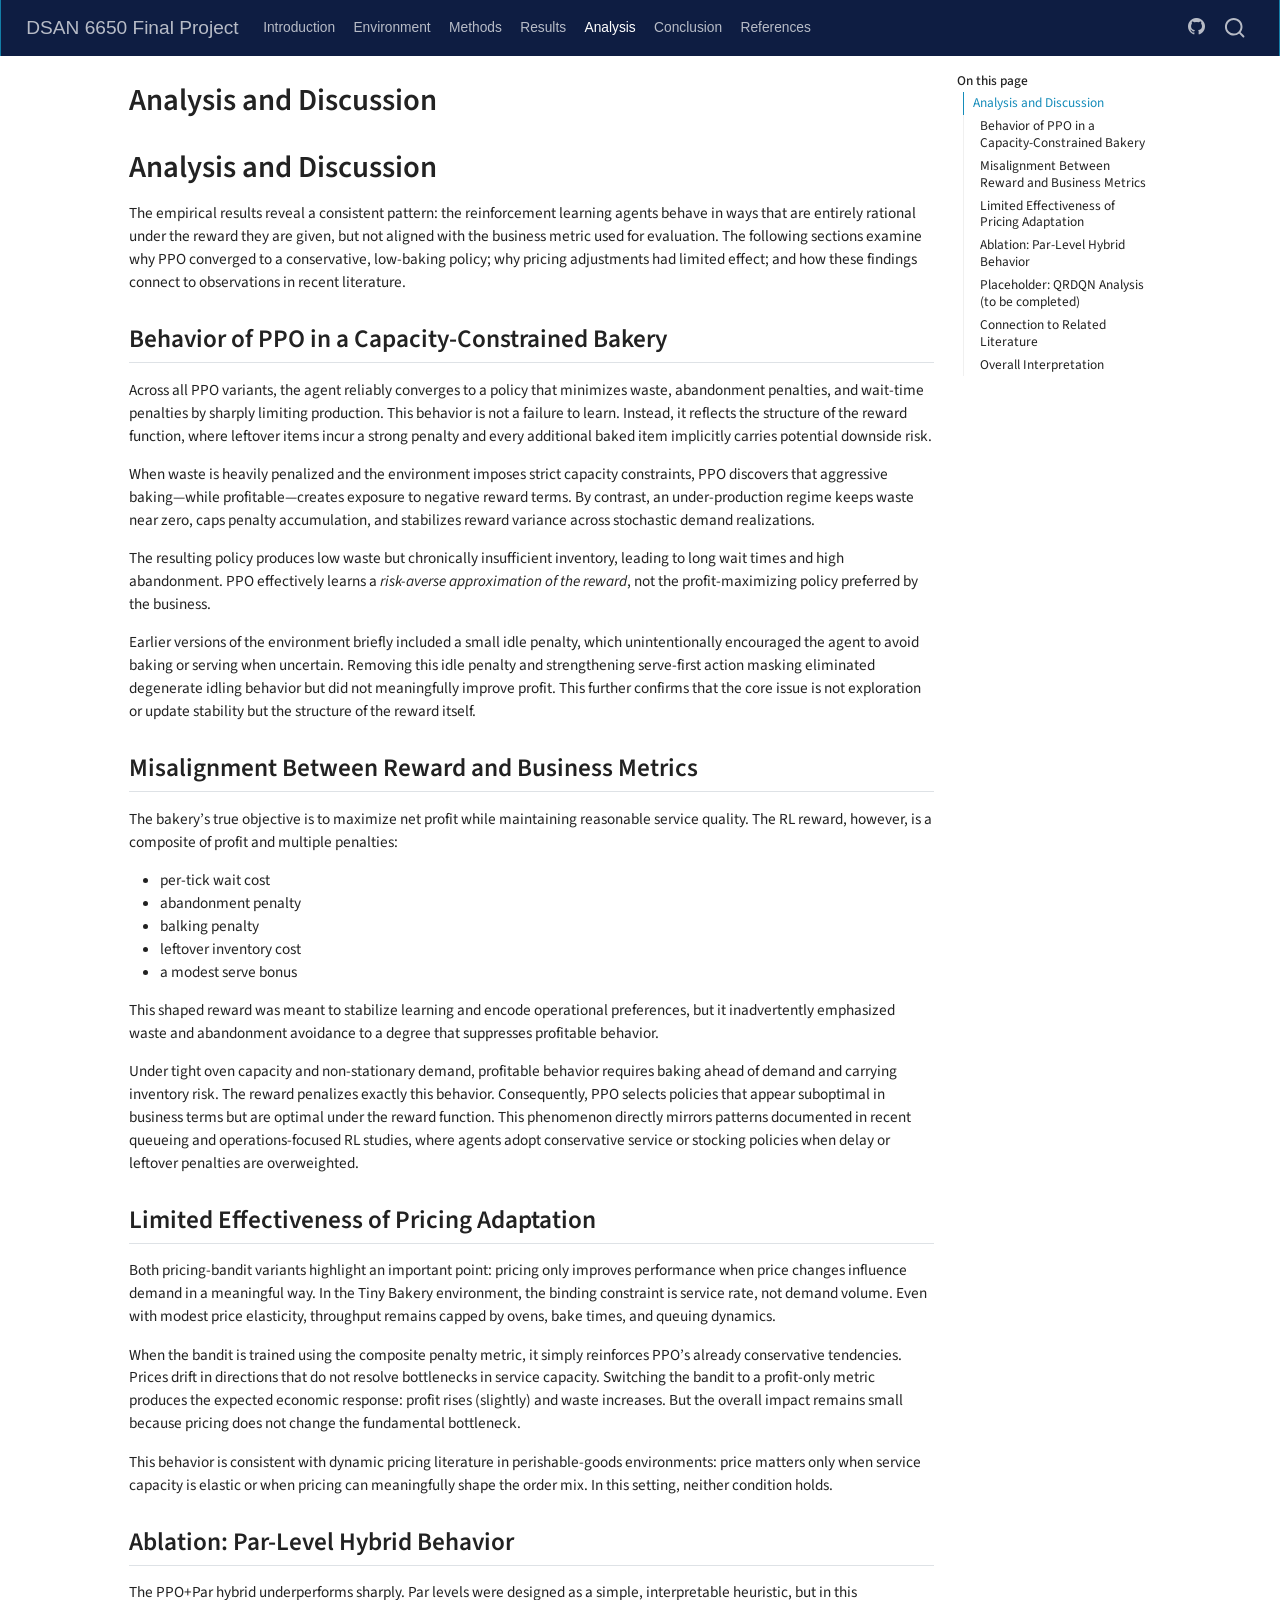
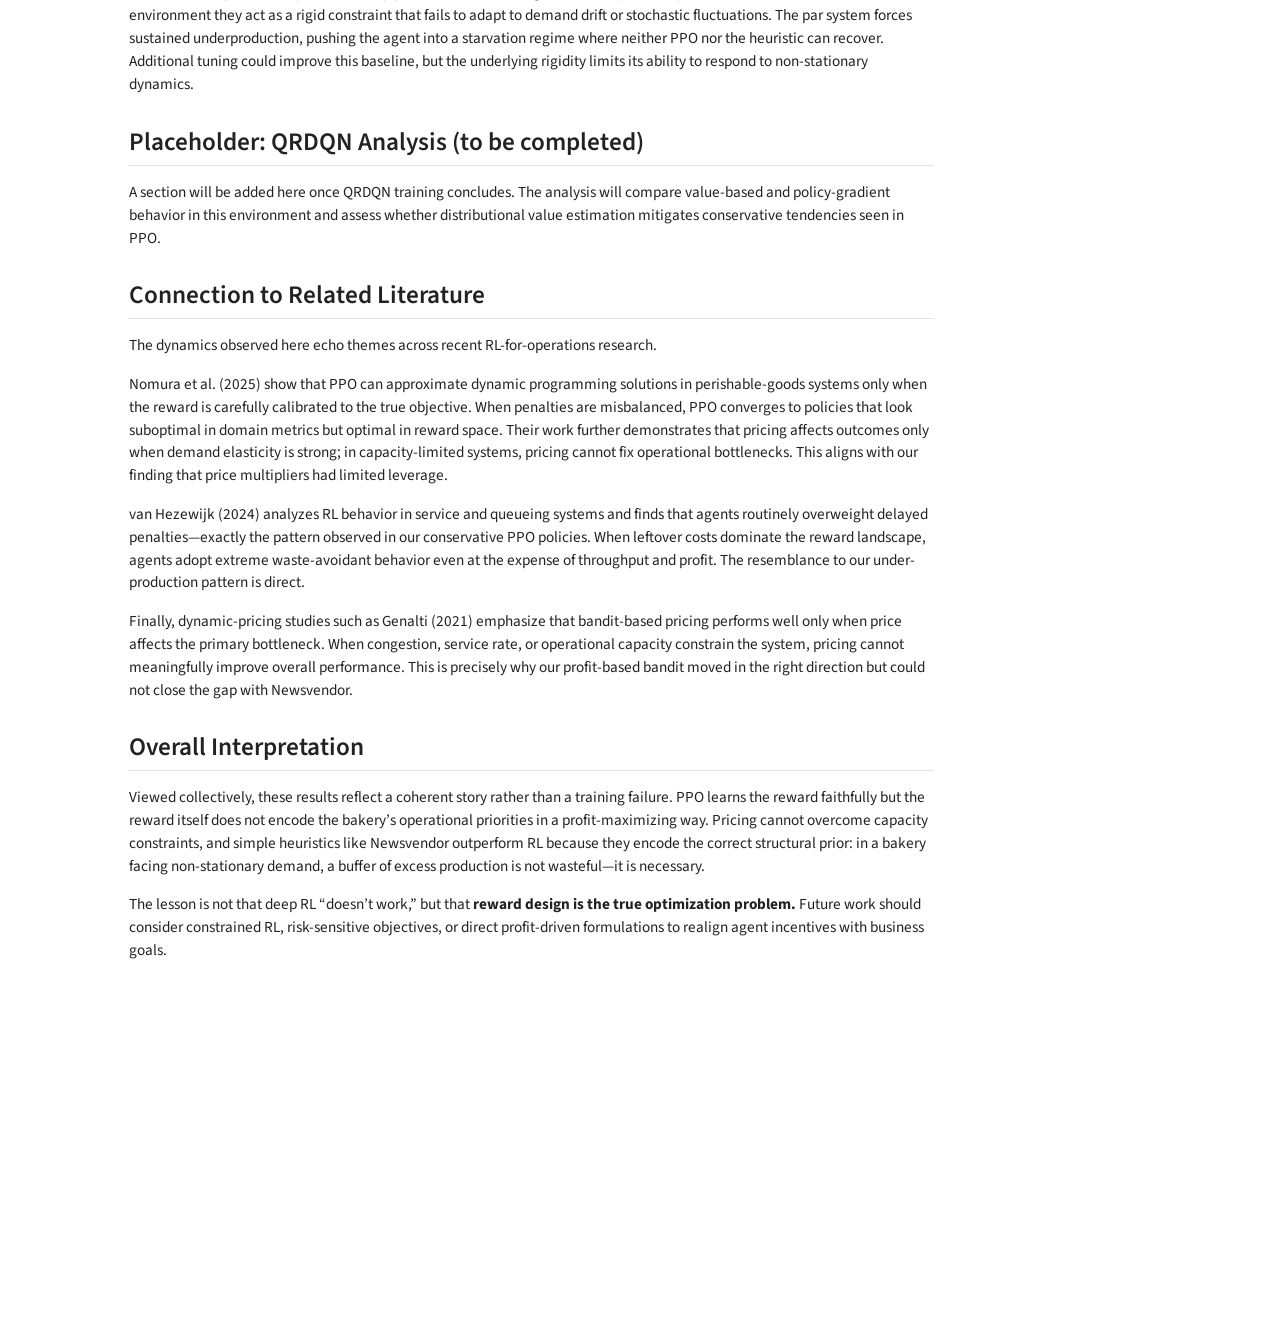
==== docs/analysis.html @ 731303a1 "docs" ====
<!DOCTYPE html>
<html xmlns="http://www.w3.org/1999/xhtml" lang="en" xml:lang="en"><head>

<meta charset="utf-8">
<meta name="generator" content="quarto-1.5.54">

<meta name="viewport" content="width=device-width, initial-scale=1.0, user-scalable=yes">


<title>Analysis and Discussion – DSAN 6650 Final Project</title>
<style>
code{white-space: pre-wrap;}
span.smallcaps{font-variant: small-caps;}
div.columns{display: flex; gap: min(4vw, 1.5em);}
div.column{flex: auto; overflow-x: auto;}
div.hanging-indent{margin-left: 1.5em; text-indent: -1.5em;}
ul.task-list{list-style: none;}
ul.task-list li input[type="checkbox"] {
  width: 0.8em;
  margin: 0 0.8em 0.2em -1em; /* quarto-specific, see https://github.com/quarto-dev/quarto-cli/issues/4556 */ 
  vertical-align: middle;
}
</style>


<script src="site_libs/quarto-nav/quarto-nav.js"></script>
<script src="site_libs/quarto-nav/headroom.min.js"></script>
<script src="site_libs/clipboard/clipboard.min.js"></script>
<script src="site_libs/quarto-search/autocomplete.umd.js"></script>
<script src="site_libs/quarto-search/fuse.min.js"></script>
<script src="site_libs/quarto-search/quarto-search.js"></script>
<meta name="quarto:offset" content="./">
<link href="./../images/gu-logo.png" rel="icon" type="image/png">
<script src="site_libs/quarto-html/quarto.js"></script>
<script src="site_libs/quarto-html/popper.min.js"></script>
<script src="site_libs/quarto-html/tippy.umd.min.js"></script>
<script src="site_libs/quarto-html/anchor.min.js"></script>
<link href="site_libs/quarto-html/tippy.css" rel="stylesheet">
<link href="site_libs/quarto-html/quarto-syntax-highlighting.css" rel="stylesheet" id="quarto-text-highlighting-styles">
<script src="site_libs/bootstrap/bootstrap.min.js"></script>
<link href="site_libs/bootstrap/bootstrap-icons.css" rel="stylesheet">
<link href="site_libs/bootstrap/bootstrap.min.css" rel="stylesheet" id="quarto-bootstrap" data-mode="light">
<script id="quarto-search-options" type="application/json">{
  "location": "navbar",
  "copy-button": false,
  "collapse-after": 3,
  "panel-placement": "end",
  "type": "overlay",
  "limit": 50,
  "keyboard-shortcut": [
    "f",
    "/",
    "s"
  ],
  "show-item-context": false,
  "language": {
    "search-no-results-text": "No results",
    "search-matching-documents-text": "matching documents",
    "search-copy-link-title": "Copy link to search",
    "search-hide-matches-text": "Hide additional matches",
    "search-more-match-text": "more match in this document",
    "search-more-matches-text": "more matches in this document",
    "search-clear-button-title": "Clear",
    "search-text-placeholder": "",
    "search-detached-cancel-button-title": "Cancel",
    "search-submit-button-title": "Submit",
    "search-label": "Search"
  }
}</script>


<link rel="stylesheet" href="styles.css">
</head>

<body class="nav-fixed">

<div id="quarto-search-results"></div>
  <header id="quarto-header" class="headroom fixed-top">
    <nav class="navbar navbar-expand-lg " data-bs-theme="dark">
      <div class="navbar-container container-fluid">
      <div class="navbar-brand-container mx-auto">
    <a class="navbar-brand" href="./index.html">
    <span class="navbar-title">DSAN 6650 Final Project</span>
    </a>
  </div>
            <div id="quarto-search" class="" title="Search"></div>
          <button class="navbar-toggler" type="button" data-bs-toggle="collapse" data-bs-target="#navbarCollapse" aria-controls="navbarCollapse" role="menu" aria-expanded="false" aria-label="Toggle navigation" onclick="if (window.quartoToggleHeadroom) { window.quartoToggleHeadroom(); }">
  <span class="navbar-toggler-icon"></span>
</button>
          <div class="collapse navbar-collapse" id="navbarCollapse">
            <ul class="navbar-nav navbar-nav-scroll me-auto">
  <li class="nav-item">
    <a class="nav-link" href="./introduction.html"> 
<span class="menu-text">Introduction</span></a>
  </li>  
  <li class="nav-item">
    <a class="nav-link" href="./environment.html"> 
<span class="menu-text">Environment</span></a>
  </li>  
  <li class="nav-item">
    <a class="nav-link" href="./methods.html"> 
<span class="menu-text">Methods</span></a>
  </li>  
  <li class="nav-item">
    <a class="nav-link" href="./results.html"> 
<span class="menu-text">Results</span></a>
  </li>  
  <li class="nav-item">
    <a class="nav-link active" href="./analysis.html" aria-current="page"> 
<span class="menu-text">Analysis</span></a>
  </li>  
  <li class="nav-item">
    <a class="nav-link" href="./conclusion.html"> 
<span class="menu-text">Conclusion</span></a>
  </li>  
  <li class="nav-item">
    <a class="nav-link" href="./references.html"> 
<span class="menu-text">References</span></a>
  </li>  
</ul>
            <ul class="navbar-nav navbar-nav-scroll ms-auto">
  <li class="nav-item compact">
    <a class="nav-link" href="https://github.com/courtneyrgreen/dsan6650-final-project.github.io.git"> <i class="bi bi-github" role="img">
</i> 
<span class="menu-text"></span></a>
  </li>  
</ul>
          </div> <!-- /navcollapse -->
            <div class="quarto-navbar-tools">
</div>
      </div> <!-- /container-fluid -->
    </nav>
</header>
<!-- content -->
<div id="quarto-content" class="quarto-container page-columns page-rows-contents page-layout-full page-navbar">
<!-- sidebar -->
<!-- margin-sidebar -->
    <div id="quarto-margin-sidebar" class="sidebar margin-sidebar">
        <nav id="TOC" role="doc-toc" class="toc-active">
    <h2 id="toc-title">On this page</h2>
   
  <ul>
  <li><a href="#analysis-and-discussion" id="toc-analysis-and-discussion" class="nav-link active" data-scroll-target="#analysis-and-discussion">Analysis and Discussion</a>
  <ul class="collapse">
  <li><a href="#behavior-of-ppo-in-a-capacity-constrained-bakery" id="toc-behavior-of-ppo-in-a-capacity-constrained-bakery" class="nav-link" data-scroll-target="#behavior-of-ppo-in-a-capacity-constrained-bakery">Behavior of PPO in a Capacity-Constrained Bakery</a></li>
  <li><a href="#misalignment-between-reward-and-business-metrics" id="toc-misalignment-between-reward-and-business-metrics" class="nav-link" data-scroll-target="#misalignment-between-reward-and-business-metrics">Misalignment Between Reward and Business Metrics</a></li>
  <li><a href="#limited-effectiveness-of-pricing-adaptation" id="toc-limited-effectiveness-of-pricing-adaptation" class="nav-link" data-scroll-target="#limited-effectiveness-of-pricing-adaptation">Limited Effectiveness of Pricing Adaptation</a></li>
  <li><a href="#ablation-par-level-hybrid-behavior" id="toc-ablation-par-level-hybrid-behavior" class="nav-link" data-scroll-target="#ablation-par-level-hybrid-behavior">Ablation: Par-Level Hybrid Behavior</a></li>
  <li><a href="#placeholder-qrdqn-analysis-to-be-completed" id="toc-placeholder-qrdqn-analysis-to-be-completed" class="nav-link" data-scroll-target="#placeholder-qrdqn-analysis-to-be-completed">Placeholder: QRDQN Analysis (to be completed)</a></li>
  <li><a href="#connection-to-related-literature" id="toc-connection-to-related-literature" class="nav-link" data-scroll-target="#connection-to-related-literature">Connection to Related Literature</a></li>
  <li><a href="#overall-interpretation" id="toc-overall-interpretation" class="nav-link" data-scroll-target="#overall-interpretation">Overall Interpretation</a></li>
  </ul></li>
  </ul>
</nav>
    </div>
<!-- main -->
<main class="content column-page-left" id="quarto-document-content">

<header id="title-block-header" class="quarto-title-block default">
<div class="quarto-title">
<h1 class="title">Analysis and Discussion</h1>
</div>



<div class="quarto-title-meta column-page-left">

    
  
    
  </div>
  


</header>


<section id="analysis-and-discussion" class="level1">
<h1>Analysis and Discussion</h1>
<p>The empirical results reveal a consistent pattern: the reinforcement learning agents behave in ways that are entirely rational under the reward they are given, but not aligned with the business metric used for evaluation. The following sections examine why PPO converged to a conservative, low-baking policy; why pricing adjustments had limited effect; and how these findings connect to observations in recent literature.</p>
<section id="behavior-of-ppo-in-a-capacity-constrained-bakery" class="level2">
<h2 class="anchored" data-anchor-id="behavior-of-ppo-in-a-capacity-constrained-bakery">Behavior of PPO in a Capacity-Constrained Bakery</h2>
<p>Across all PPO variants, the agent reliably converges to a policy that minimizes waste, abandonment penalties, and wait-time penalties by sharply limiting production. This behavior is not a failure to learn. Instead, it reflects the structure of the reward function, where leftover items incur a strong penalty and every additional baked item implicitly carries potential downside risk.</p>
<p>When waste is heavily penalized and the environment imposes strict capacity constraints, PPO discovers that aggressive baking—while profitable—creates exposure to negative reward terms. By contrast, an under-production regime keeps waste near zero, caps penalty accumulation, and stabilizes reward variance across stochastic demand realizations.</p>
<p>The resulting policy produces low waste but chronically insufficient inventory, leading to long wait times and high abandonment. PPO effectively learns a <em>risk-averse approximation of the reward</em>, not the profit-maximizing policy preferred by the business.</p>
<p>Earlier versions of the environment briefly included a small idle penalty, which unintentionally encouraged the agent to avoid baking or serving when uncertain. Removing this idle penalty and strengthening serve-first action masking eliminated degenerate idling behavior but did not meaningfully improve profit. This further confirms that the core issue is not exploration or update stability but the structure of the reward itself.</p>
</section>
<section id="misalignment-between-reward-and-business-metrics" class="level2">
<h2 class="anchored" data-anchor-id="misalignment-between-reward-and-business-metrics">Misalignment Between Reward and Business Metrics</h2>
<p>The bakery’s true objective is to maximize net profit while maintaining reasonable service quality. The RL reward, however, is a composite of profit and multiple penalties:</p>
<ul>
<li>per-tick wait cost<br>
</li>
<li>abandonment penalty<br>
</li>
<li>balking penalty<br>
</li>
<li>leftover inventory cost<br>
</li>
<li>a modest serve bonus</li>
</ul>
<p>This shaped reward was meant to stabilize learning and encode operational preferences, but it inadvertently emphasized waste and abandonment avoidance to a degree that suppresses profitable behavior.</p>
<p>Under tight oven capacity and non-stationary demand, profitable behavior requires baking ahead of demand and carrying inventory risk. The reward penalizes exactly this behavior. Consequently, PPO selects policies that appear suboptimal in business terms but are optimal under the reward function. This phenomenon directly mirrors patterns documented in recent queueing and operations-focused RL studies, where agents adopt conservative service or stocking policies when delay or leftover penalties are overweighted.</p>
</section>
<section id="limited-effectiveness-of-pricing-adaptation" class="level2">
<h2 class="anchored" data-anchor-id="limited-effectiveness-of-pricing-adaptation">Limited Effectiveness of Pricing Adaptation</h2>
<p>Both pricing-bandit variants highlight an important point: pricing only improves performance when price changes influence demand in a meaningful way. In the Tiny Bakery environment, the binding constraint is service rate, not demand volume. Even with modest price elasticity, throughput remains capped by ovens, bake times, and queuing dynamics.</p>
<p>When the bandit is trained using the composite penalty metric, it simply reinforces PPO’s already conservative tendencies. Prices drift in directions that do not resolve bottlenecks in service capacity. Switching the bandit to a profit-only metric produces the expected economic response: profit rises (slightly) and waste increases. But the overall impact remains small because pricing does not change the fundamental bottleneck.</p>
<p>This behavior is consistent with dynamic pricing literature in perishable-goods environments: price matters only when service capacity is elastic or when pricing can meaningfully shape the order mix. In this setting, neither condition holds.</p>
</section>
<section id="ablation-par-level-hybrid-behavior" class="level2">
<h2 class="anchored" data-anchor-id="ablation-par-level-hybrid-behavior">Ablation: Par-Level Hybrid Behavior</h2>
<p>The PPO+Par hybrid underperforms sharply. Par levels were designed as a simple, interpretable heuristic, but in this environment they act as a rigid constraint that fails to adapt to demand drift or stochastic fluctuations. The par system forces sustained underproduction, pushing the agent into a starvation regime where neither PPO nor the heuristic can recover. Additional tuning could improve this baseline, but the underlying rigidity limits its ability to respond to non-stationary dynamics.</p>
</section>
<section id="placeholder-qrdqn-analysis-to-be-completed" class="level2">
<h2 class="anchored" data-anchor-id="placeholder-qrdqn-analysis-to-be-completed">Placeholder: QRDQN Analysis (to be completed)</h2>
<p>A section will be added here once QRDQN training concludes. The analysis will compare value-based and policy-gradient behavior in this environment and assess whether distributional value estimation mitigates conservative tendencies seen in PPO.</p>
</section>
<section id="connection-to-related-literature" class="level2">
<h2 class="anchored" data-anchor-id="connection-to-related-literature">Connection to Related Literature</h2>
<p>The dynamics observed here echo themes across recent RL-for-operations research.</p>
<p>Nomura et al.&nbsp;(2025) show that PPO can approximate dynamic programming solutions in perishable-goods systems only when the reward is carefully calibrated to the true objective. When penalties are misbalanced, PPO converges to policies that look suboptimal in domain metrics but optimal in reward space. Their work further demonstrates that pricing affects outcomes only when demand elasticity is strong; in capacity-limited systems, pricing cannot fix operational bottlenecks. This aligns with our finding that price multipliers had limited leverage.</p>
<p>van Hezewijk (2024) analyzes RL behavior in service and queueing systems and finds that agents routinely overweight delayed penalties—exactly the pattern observed in our conservative PPO policies. When leftover costs dominate the reward landscape, agents adopt extreme waste-avoidant behavior even at the expense of throughput and profit. The resemblance to our under-production pattern is direct.</p>
<p>Finally, dynamic-pricing studies such as Genalti (2021) emphasize that bandit-based pricing performs well only when price affects the primary bottleneck. When congestion, service rate, or operational capacity constrain the system, pricing cannot meaningfully improve overall performance. This is precisely why our profit-based bandit moved in the right direction but could not close the gap with Newsvendor.</p>
</section>
<section id="overall-interpretation" class="level2">
<h2 class="anchored" data-anchor-id="overall-interpretation">Overall Interpretation</h2>
<p>Viewed collectively, these results reflect a coherent story rather than a training failure. PPO learns the reward faithfully but the reward itself does not encode the bakery’s operational priorities in a profit-maximizing way. Pricing cannot overcome capacity constraints, and simple heuristics like Newsvendor outperform RL because they encode the correct structural prior: in a bakery facing non-stationary demand, a buffer of excess production is not wasteful—it is necessary.</p>
<p>The lesson is not that deep RL “doesn’t work,” but that <strong>reward design is the true optimization problem.</strong> Future work should consider constrained RL, risk-sensitive objectives, or direct profit-driven formulations to realign agent incentives with business goals.</p>


</section>
</section>

</main> <!-- /main -->
<script id="quarto-html-after-body" type="application/javascript">
window.document.addEventListener("DOMContentLoaded", function (event) {
  const toggleBodyColorMode = (bsSheetEl) => {
    const mode = bsSheetEl.getAttribute("data-mode");
    const bodyEl = window.document.querySelector("body");
    if (mode === "dark") {
      bodyEl.classList.add("quarto-dark");
      bodyEl.classList.remove("quarto-light");
    } else {
      bodyEl.classList.add("quarto-light");
      bodyEl.classList.remove("quarto-dark");
    }
  }
  const toggleBodyColorPrimary = () => {
    const bsSheetEl = window.document.querySelector("link#quarto-bootstrap");
    if (bsSheetEl) {
      toggleBodyColorMode(bsSheetEl);
    }
  }
  toggleBodyColorPrimary();  
  const icon = "";
  const anchorJS = new window.AnchorJS();
  anchorJS.options = {
    placement: 'right',
    icon: icon
  };
  anchorJS.add('.anchored');
  const isCodeAnnotation = (el) => {
    for (const clz of el.classList) {
      if (clz.startsWith('code-annotation-')) {                     
        return true;
      }
    }
    return false;
  }
  const onCopySuccess = function(e) {
    // button target
    const button = e.trigger;
    // don't keep focus
    button.blur();
    // flash "checked"
    button.classList.add('code-copy-button-checked');
    var currentTitle = button.getAttribute("title");
    button.setAttribute("title", "Copied!");
    let tooltip;
    if (window.bootstrap) {
      button.setAttribute("data-bs-toggle", "tooltip");
      button.setAttribute("data-bs-placement", "left");
      button.setAttribute("data-bs-title", "Copied!");
      tooltip = new bootstrap.Tooltip(button, 
        { trigger: "manual", 
          customClass: "code-copy-button-tooltip",
          offset: [0, -8]});
      tooltip.show();    
    }
    setTimeout(function() {
      if (tooltip) {
        tooltip.hide();
        button.removeAttribute("data-bs-title");
        button.removeAttribute("data-bs-toggle");
        button.removeAttribute("data-bs-placement");
      }
      button.setAttribute("title", currentTitle);
      button.classList.remove('code-copy-button-checked');
    }, 1000);
    // clear code selection
    e.clearSelection();
  }
  const getTextToCopy = function(trigger) {
      const codeEl = trigger.previousElementSibling.cloneNode(true);
      for (const childEl of codeEl.children) {
        if (isCodeAnnotation(childEl)) {
          childEl.remove();
        }
      }
      return codeEl.innerText;
  }
  const clipboard = new window.ClipboardJS('.code-copy-button:not([data-in-quarto-modal])', {
    text: getTextToCopy
  });
  clipboard.on('success', onCopySuccess);
  if (window.document.getElementById('quarto-embedded-source-code-modal')) {
    // For code content inside modals, clipBoardJS needs to be initialized with a container option
    // TODO: Check when it could be a function (https://github.com/zenorocha/clipboard.js/issues/860)
    const clipboardModal = new window.ClipboardJS('.code-copy-button[data-in-quarto-modal]', {
      text: getTextToCopy,
      container: window.document.getElementById('quarto-embedded-source-code-modal')
    });
    clipboardModal.on('success', onCopySuccess);
  }
    var localhostRegex = new RegExp(/^(?:http|https):\/\/localhost\:?[0-9]*\//);
    var mailtoRegex = new RegExp(/^mailto:/);
      var filterRegex = new RegExp('/' + window.location.host + '/');
    var isInternal = (href) => {
        return filterRegex.test(href) || localhostRegex.test(href) || mailtoRegex.test(href);
    }
    // Inspect non-navigation links and adorn them if external
 	var links = window.document.querySelectorAll('a[href]:not(.nav-link):not(.navbar-brand):not(.toc-action):not(.sidebar-link):not(.sidebar-item-toggle):not(.pagination-link):not(.no-external):not([aria-hidden]):not(.dropdown-item):not(.quarto-navigation-tool):not(.about-link)');
    for (var i=0; i<links.length; i++) {
      const link = links[i];
      if (!isInternal(link.href)) {
        // undo the damage that might have been done by quarto-nav.js in the case of
        // links that we want to consider external
        if (link.dataset.originalHref !== undefined) {
          link.href = link.dataset.originalHref;
        }
      }
    }
  function tippyHover(el, contentFn, onTriggerFn, onUntriggerFn) {
    const config = {
      allowHTML: true,
      maxWidth: 500,
      delay: 100,
      arrow: false,
      appendTo: function(el) {
          return el.parentElement;
      },
      interactive: true,
      interactiveBorder: 10,
      theme: 'quarto',
      placement: 'bottom-start',
    };
    if (contentFn) {
      config.content = contentFn;
    }
    if (onTriggerFn) {
      config.onTrigger = onTriggerFn;
    }
    if (onUntriggerFn) {
      config.onUntrigger = onUntriggerFn;
    }
    window.tippy(el, config); 
  }
  const noterefs = window.document.querySelectorAll('a[role="doc-noteref"]');
  for (var i=0; i<noterefs.length; i++) {
    const ref = noterefs[i];
    tippyHover(ref, function() {
      // use id or data attribute instead here
      let href = ref.getAttribute('data-footnote-href') || ref.getAttribute('href');
      try { href = new URL(href).hash; } catch {}
      const id = href.replace(/^#\/?/, "");
      const note = window.document.getElementById(id);
      if (note) {
        return note.innerHTML;
      } else {
        return "";
      }
    });
  }
  const xrefs = window.document.querySelectorAll('a.quarto-xref');
  const processXRef = (id, note) => {
    // Strip column container classes
    const stripColumnClz = (el) => {
      el.classList.remove("page-full", "page-columns");
      if (el.children) {
        for (const child of el.children) {
          stripColumnClz(child);
        }
      }
    }
    stripColumnClz(note)
    if (id === null || id.startsWith('sec-')) {
      // Special case sections, only their first couple elements
      const container = document.createElement("div");
      if (note.children && note.children.length > 2) {
        container.appendChild(note.children[0].cloneNode(true));
        for (let i = 1; i < note.children.length; i++) {
          const child = note.children[i];
          if (child.tagName === "P" && child.innerText === "") {
            continue;
          } else {
            container.appendChild(child.cloneNode(true));
            break;
          }
        }
        if (window.Quarto?.typesetMath) {
          window.Quarto.typesetMath(container);
        }
        return container.innerHTML
      } else {
        if (window.Quarto?.typesetMath) {
          window.Quarto.typesetMath(note);
        }
        return note.innerHTML;
      }
    } else {
      // Remove any anchor links if they are present
      const anchorLink = note.querySelector('a.anchorjs-link');
      if (anchorLink) {
        anchorLink.remove();
      }
      if (window.Quarto?.typesetMath) {
        window.Quarto.typesetMath(note);
      }
      // TODO in 1.5, we should make sure this works without a callout special case
      if (note.classList.contains("callout")) {
        return note.outerHTML;
      } else {
        return note.innerHTML;
      }
    }
  }
  for (var i=0; i<xrefs.length; i++) {
    const xref = xrefs[i];
    tippyHover(xref, undefined, function(instance) {
      instance.disable();
      let url = xref.getAttribute('href');
      let hash = undefined; 
      if (url.startsWith('#')) {
        hash = url;
      } else {
        try { hash = new URL(url).hash; } catch {}
      }
      if (hash) {
        const id = hash.replace(/^#\/?/, "");
        const note = window.document.getElementById(id);
        if (note !== null) {
          try {
            const html = processXRef(id, note.cloneNode(true));
            instance.setContent(html);
          } finally {
            instance.enable();
            instance.show();
          }
        } else {
          // See if we can fetch this
          fetch(url.split('#')[0])
          .then(res => res.text())
          .then(html => {
            const parser = new DOMParser();
            const htmlDoc = parser.parseFromString(html, "text/html");
            const note = htmlDoc.getElementById(id);
            if (note !== null) {
              const html = processXRef(id, note);
              instance.setContent(html);
            } 
          }).finally(() => {
            instance.enable();
            instance.show();
          });
        }
      } else {
        // See if we can fetch a full url (with no hash to target)
        // This is a special case and we should probably do some content thinning / targeting
        fetch(url)
        .then(res => res.text())
        .then(html => {
          const parser = new DOMParser();
          const htmlDoc = parser.parseFromString(html, "text/html");
          const note = htmlDoc.querySelector('main.content');
          if (note !== null) {
            // This should only happen for chapter cross references
            // (since there is no id in the URL)
            // remove the first header
            if (note.children.length > 0 && note.children[0].tagName === "HEADER") {
              note.children[0].remove();
            }
            const html = processXRef(null, note);
            instance.setContent(html);
          } 
        }).finally(() => {
          instance.enable();
          instance.show();
        });
      }
    }, function(instance) {
    });
  }
      let selectedAnnoteEl;
      const selectorForAnnotation = ( cell, annotation) => {
        let cellAttr = 'data-code-cell="' + cell + '"';
        let lineAttr = 'data-code-annotation="' +  annotation + '"';
        const selector = 'span[' + cellAttr + '][' + lineAttr + ']';
        return selector;
      }
      const selectCodeLines = (annoteEl) => {
        const doc = window.document;
        const targetCell = annoteEl.getAttribute("data-target-cell");
        const targetAnnotation = annoteEl.getAttribute("data-target-annotation");
        const annoteSpan = window.document.querySelector(selectorForAnnotation(targetCell, targetAnnotation));
        const lines = annoteSpan.getAttribute("data-code-lines").split(",");
        const lineIds = lines.map((line) => {
          return targetCell + "-" + line;
        })
        let top = null;
        let height = null;
        let parent = null;
        if (lineIds.length > 0) {
            //compute the position of the single el (top and bottom and make a div)
            const el = window.document.getElementById(lineIds[0]);
            top = el.offsetTop;
            height = el.offsetHeight;
            parent = el.parentElement.parentElement;
          if (lineIds.length > 1) {
            const lastEl = window.document.getElementById(lineIds[lineIds.length - 1]);
            const bottom = lastEl.offsetTop + lastEl.offsetHeight;
            height = bottom - top;
          }
          if (top !== null && height !== null && parent !== null) {
            // cook up a div (if necessary) and position it 
            let div = window.document.getElementById("code-annotation-line-highlight");
            if (div === null) {
              div = window.document.createElement("div");
              div.setAttribute("id", "code-annotation-line-highlight");
              div.style.position = 'absolute';
              parent.appendChild(div);
            }
            div.style.top = top - 2 + "px";
            div.style.height = height + 4 + "px";
            div.style.left = 0;
            let gutterDiv = window.document.getElementById("code-annotation-line-highlight-gutter");
            if (gutterDiv === null) {
              gutterDiv = window.document.createElement("div");
              gutterDiv.setAttribute("id", "code-annotation-line-highlight-gutter");
              gutterDiv.style.position = 'absolute';
              const codeCell = window.document.getElementById(targetCell);
              const gutter = codeCell.querySelector('.code-annotation-gutter');
              gutter.appendChild(gutterDiv);
            }
            gutterDiv.style.top = top - 2 + "px";
            gutterDiv.style.height = height + 4 + "px";
          }
          selectedAnnoteEl = annoteEl;
        }
      };
      const unselectCodeLines = () => {
        const elementsIds = ["code-annotation-line-highlight", "code-annotation-line-highlight-gutter"];
        elementsIds.forEach((elId) => {
          const div = window.document.getElementById(elId);
          if (div) {
            div.remove();
          }
        });
        selectedAnnoteEl = undefined;
      };
        // Handle positioning of the toggle
    window.addEventListener(
      "resize",
      throttle(() => {
        elRect = undefined;
        if (selectedAnnoteEl) {
          selectCodeLines(selectedAnnoteEl);
        }
      }, 10)
    );
    function throttle(fn, ms) {
    let throttle = false;
    let timer;
      return (...args) => {
        if(!throttle) { // first call gets through
            fn.apply(this, args);
            throttle = true;
        } else { // all the others get throttled
            if(timer) clearTimeout(timer); // cancel #2
            timer = setTimeout(() => {
              fn.apply(this, args);
              timer = throttle = false;
            }, ms);
        }
      };
    }
      // Attach click handler to the DT
      const annoteDls = window.document.querySelectorAll('dt[data-target-cell]');
      for (const annoteDlNode of annoteDls) {
        annoteDlNode.addEventListener('click', (event) => {
          const clickedEl = event.target;
          if (clickedEl !== selectedAnnoteEl) {
            unselectCodeLines();
            const activeEl = window.document.querySelector('dt[data-target-cell].code-annotation-active');
            if (activeEl) {
              activeEl.classList.remove('code-annotation-active');
            }
            selectCodeLines(clickedEl);
            clickedEl.classList.add('code-annotation-active');
          } else {
            // Unselect the line
            unselectCodeLines();
            clickedEl.classList.remove('code-annotation-active');
          }
        });
      }
  const findCites = (el) => {
    const parentEl = el.parentElement;
    if (parentEl) {
      const cites = parentEl.dataset.cites;
      if (cites) {
        return {
          el,
          cites: cites.split(' ')
        };
      } else {
        return findCites(el.parentElement)
      }
    } else {
      return undefined;
    }
  };
  var bibliorefs = window.document.querySelectorAll('a[role="doc-biblioref"]');
  for (var i=0; i<bibliorefs.length; i++) {
    const ref = bibliorefs[i];
    const citeInfo = findCites(ref);
    if (citeInfo) {
      tippyHover(citeInfo.el, function() {
        var popup = window.document.createElement('div');
        citeInfo.cites.forEach(function(cite) {
          var citeDiv = window.document.createElement('div');
          citeDiv.classList.add('hanging-indent');
          citeDiv.classList.add('csl-entry');
          var biblioDiv = window.document.getElementById('ref-' + cite);
          if (biblioDiv) {
            citeDiv.innerHTML = biblioDiv.innerHTML;
          }
          popup.appendChild(citeDiv);
        });
        return popup.innerHTML;
      });
    }
  }
});
</script>
</div> <!-- /content -->




</body></html>
---- docs/site_libs/quarto-html/tippy.css ----
.tippy-box[data-animation=fade][data-state=hidden]{opacity:0}[data-tippy-root]{max-width:calc(100vw - 10px)}.tippy-box{position:relative;background-color:#333;color:#fff;border-radius:4px;font-size:14px;line-height:1.4;white-space:normal;outline:0;transition-property:transform,visibility,opacity}.tippy-box[data-placement^=top]>.tippy-arrow{bottom:0}.tippy-box[data-placement^=top]>.tippy-arrow:before{bottom:-7px;left:0;border-width:8px 8px 0;border-top-color:initial;transform-origin:center top}.tippy-box[data-placement^=bottom]>.tippy-arrow{top:0}.tippy-box[data-placement^=bottom]>.tippy-arrow:before{top:-7px;left:0;border-width:0 8px 8px;border-bottom-color:initial;transform-origin:center bottom}.tippy-box[data-placement^=left]>.tippy-arrow{right:0}.tippy-box[data-placement^=left]>.tippy-arrow:before{border-width:8px 0 8px 8px;border-left-color:initial;right:-7px;transform-origin:center left}.tippy-box[data-placement^=right]>.tippy-arrow{left:0}.tippy-box[data-placement^=right]>.tippy-arrow:before{left:-7px;border-width:8px 8px 8px 0;border-right-color:initial;transform-origin:center right}.tippy-box[data-inertia][data-state=visible]{transition-timing-function:cubic-bezier(.54,1.5,.38,1.11)}.tippy-arrow{width:16px;height:16px;color:#333}.tippy-arrow:before{content:"";position:absolute;border-color:transparent;border-style:solid}.tippy-content{position:relative;padding:5px 9px;z-index:1}
---- docs/site_libs/quarto-html/quarto-syntax-highlighting.css ----
/* quarto syntax highlight colors */
:root {
  --quarto-hl-ot-color: #003B4F;
  --quarto-hl-at-color: #657422;
  --quarto-hl-ss-color: #20794D;
  --quarto-hl-an-color: #5E5E5E;
  --quarto-hl-fu-color: #4758AB;
  --quarto-hl-st-color: #20794D;
  --quarto-hl-cf-color: #003B4F;
  --quarto-hl-op-color: #5E5E5E;
  --quarto-hl-er-color: #AD0000;
  --quarto-hl-bn-color: #AD0000;
  --quarto-hl-al-color: #AD0000;
  --quarto-hl-va-color: #111111;
  --quarto-hl-bu-color: inherit;
  --quarto-hl-ex-color: inherit;
  --quarto-hl-pp-color: #AD0000;
  --quarto-hl-in-color: #5E5E5E;
  --quarto-hl-vs-color: #20794D;
  --quarto-hl-wa-color: #5E5E5E;
  --quarto-hl-do-color: #5E5E5E;
  --quarto-hl-im-color: #00769E;
  --quarto-hl-ch-color: #20794D;
  --quarto-hl-dt-color: #AD0000;
  --quarto-hl-fl-color: #AD0000;
  --quarto-hl-co-color: #5E5E5E;
  --quarto-hl-cv-color: #5E5E5E;
  --quarto-hl-cn-color: #8f5902;
  --quarto-hl-sc-color: #5E5E5E;
  --quarto-hl-dv-color: #AD0000;
  --quarto-hl-kw-color: #003B4F;
}

/* other quarto variables */
:root {
  --quarto-font-monospace: SFMono-Regular, Menlo, Monaco, Consolas, "Liberation Mono", "Courier New", monospace;
}

pre > code.sourceCode > span {
  color: #003B4F;
}

code span {
  color: #003B4F;
}

code.sourceCode > span {
  color: #003B4F;
}

div.sourceCode,
div.sourceCode pre.sourceCode {
  color: #003B4F;
}

code span.ot {
  color: #003B4F;
  font-style: inherit;
}

code span.at {
  color: #657422;
  font-style: inherit;
}

code span.ss {
  color: #20794D;
  font-style: inherit;
}

code span.an {
  color: #5E5E5E;
  font-style: inherit;
}

code span.fu {
  color: #4758AB;
  font-style: inherit;
}

code span.st {
  color: #20794D;
  font-style: inherit;
}

code span.cf {
  color: #003B4F;
  font-weight: bold;
  font-style: inherit;
}

code span.op {
  color: #5E5E5E;
  font-style: inherit;
}

code span.er {
  color: #AD0000;
  font-style: inherit;
}

code span.bn {
  color: #AD0000;
  font-style: inherit;
}

code span.al {
  color: #AD0000;
  font-style: inherit;
}

code span.va {
  color: #111111;
  font-style: inherit;
}

code span.bu {
  font-style: inherit;
}

code span.ex {
  font-style: inherit;
}

code span.pp {
  color: #AD0000;
  font-style: inherit;
}

code span.in {
  color: #5E5E5E;
  font-style: inherit;
}

code span.vs {
  color: #20794D;
  font-style: inherit;
}

code span.wa {
  color: #5E5E5E;
  font-style: italic;
}

code span.do {
  color: #5E5E5E;
  font-style: italic;
}

code span.im {
  color: #00769E;
  font-style: inherit;
}

code span.ch {
  color: #20794D;
  font-style: inherit;
}

code span.dt {
  color: #AD0000;
  font-style: inherit;
}

code span.fl {
  color: #AD0000;
  font-style: inherit;
}

code span.co {
  color: #5E5E5E;
  font-style: inherit;
}

code span.cv {
  color: #5E5E5E;
  font-style: italic;
}

code span.cn {
  color: #8f5902;
  font-style: inherit;
}

code span.sc {
  color: #5E5E5E;
  font-style: inherit;
}

code span.dv {
  color: #AD0000;
  font-style: inherit;
}

code span.kw {
  color: #003B4F;
  font-weight: bold;
  font-style: inherit;
}

.prevent-inlining {
  content: "</";
}

/*# sourceMappingURL=debc5d5d77c3f9108843748ff7464032.css.map */
---- docs/styles.css ----
/* css styles */

body {
    zoom: 0.9; /* Adjust zoom level (e.g., 1.2 = 120%, 0.8 = 80%) */
  }

  h4 {
    font-weight: bold; /* Makes Header 4 thicker/bolder */
}

  .navbar {
    font-family: -apple-system, BlinkMacSystemFont, "Segoe UI", Roboto, "Helvetica Neue", Arial, sans-serif;
    font-size: 0.9rem; 
    background-color: #0E1D42 !important;
    color: #fdfefe !important; 
    border-bottom: none; 
  } 

  .navbar .dropdown-menu a {
    font-family: -apple-system, BlinkMacSystemFont, "Segoe UI", Roboto, "Helvetica Neue", Arial, sans-serif;
    color: #767676; 
    background-color: #f8f9fa; 
}


  .navbar .dropdown-menu a:hover {
    color: #767676; 
    background-color: #e3e6e9; 
  }

  .scrollable-output {
    max-height: 300px; /* Adjust the height as needed */
    overflow-y: auto;  /* Enables vertical scrolling */
    overflow-x: auto;  /* Enables horizontal scrolling for wide tables */
    border: 1px solid #ccc; /* Optional: Add a border for clarity */
    padding: 10px; /* Optional: Add some padding for readability */
    background-color: #f9f9f9; /* Optional: Light background for contrast */
  }
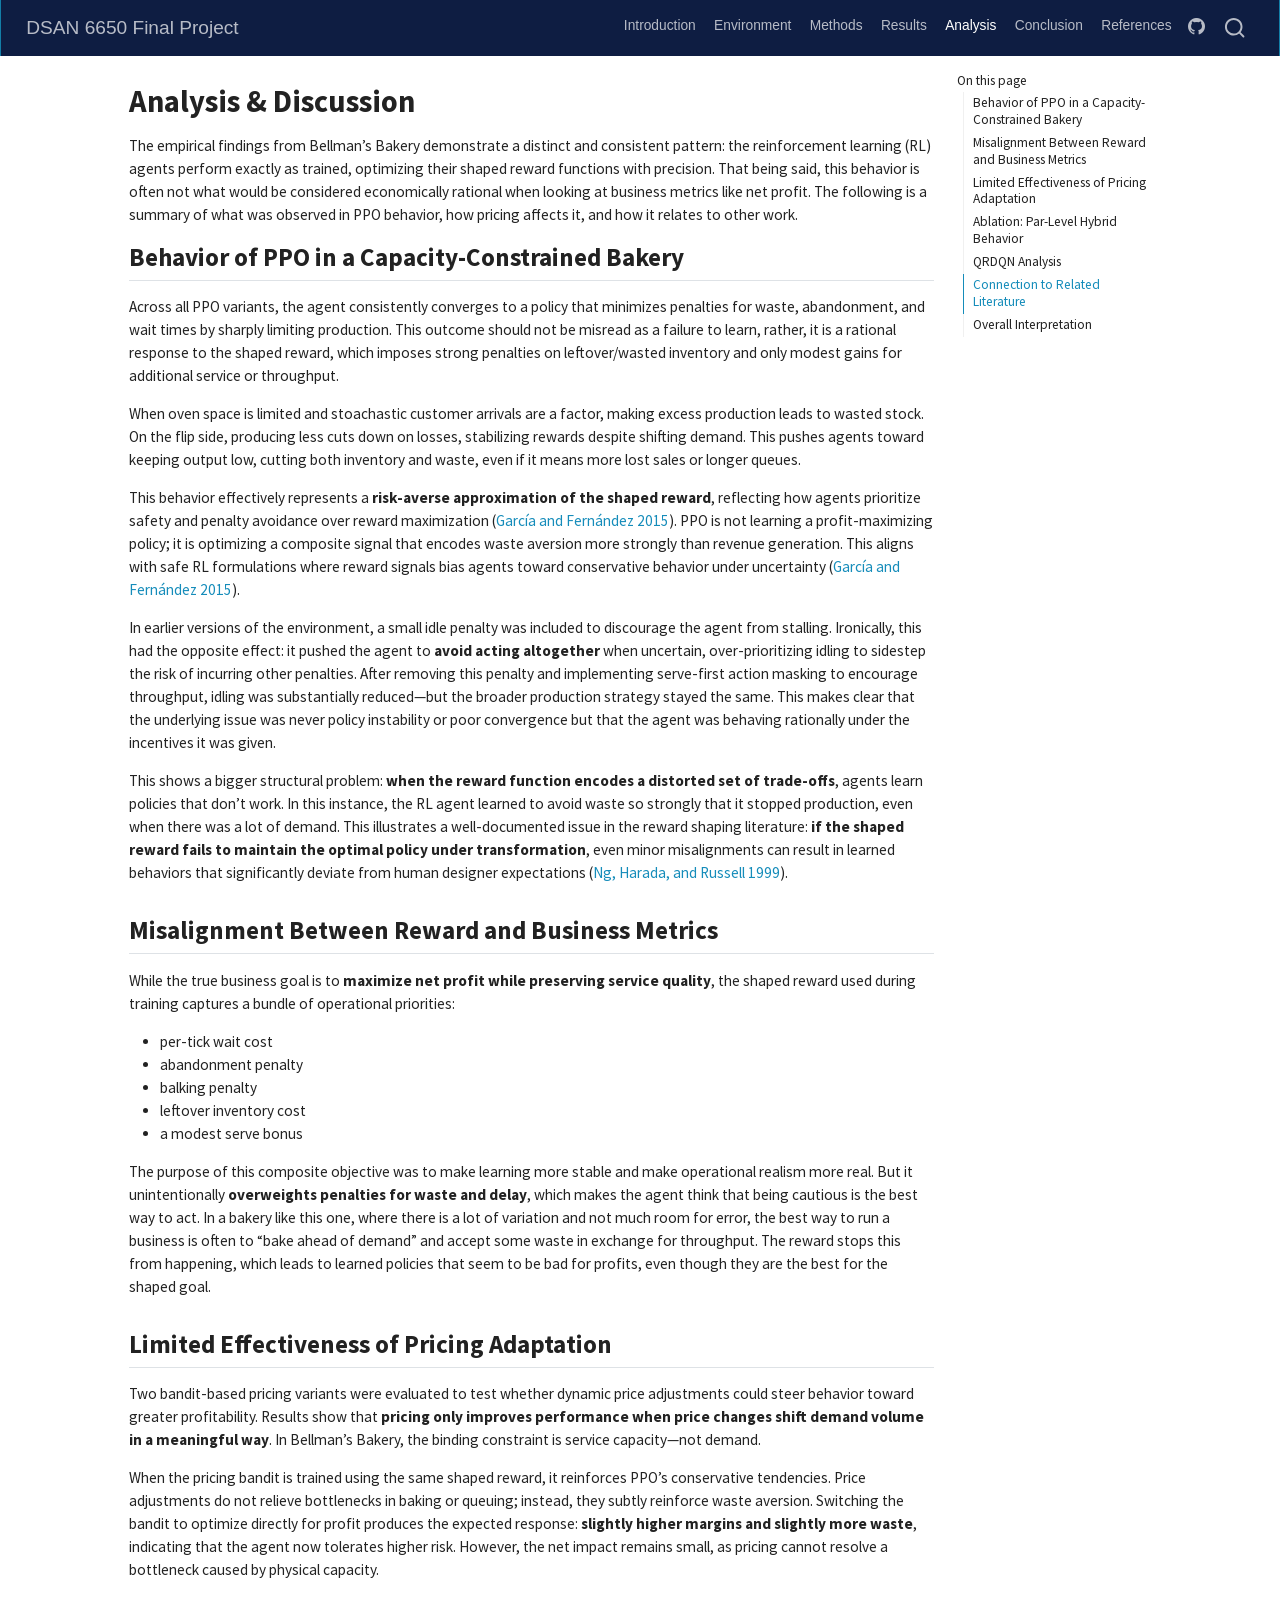
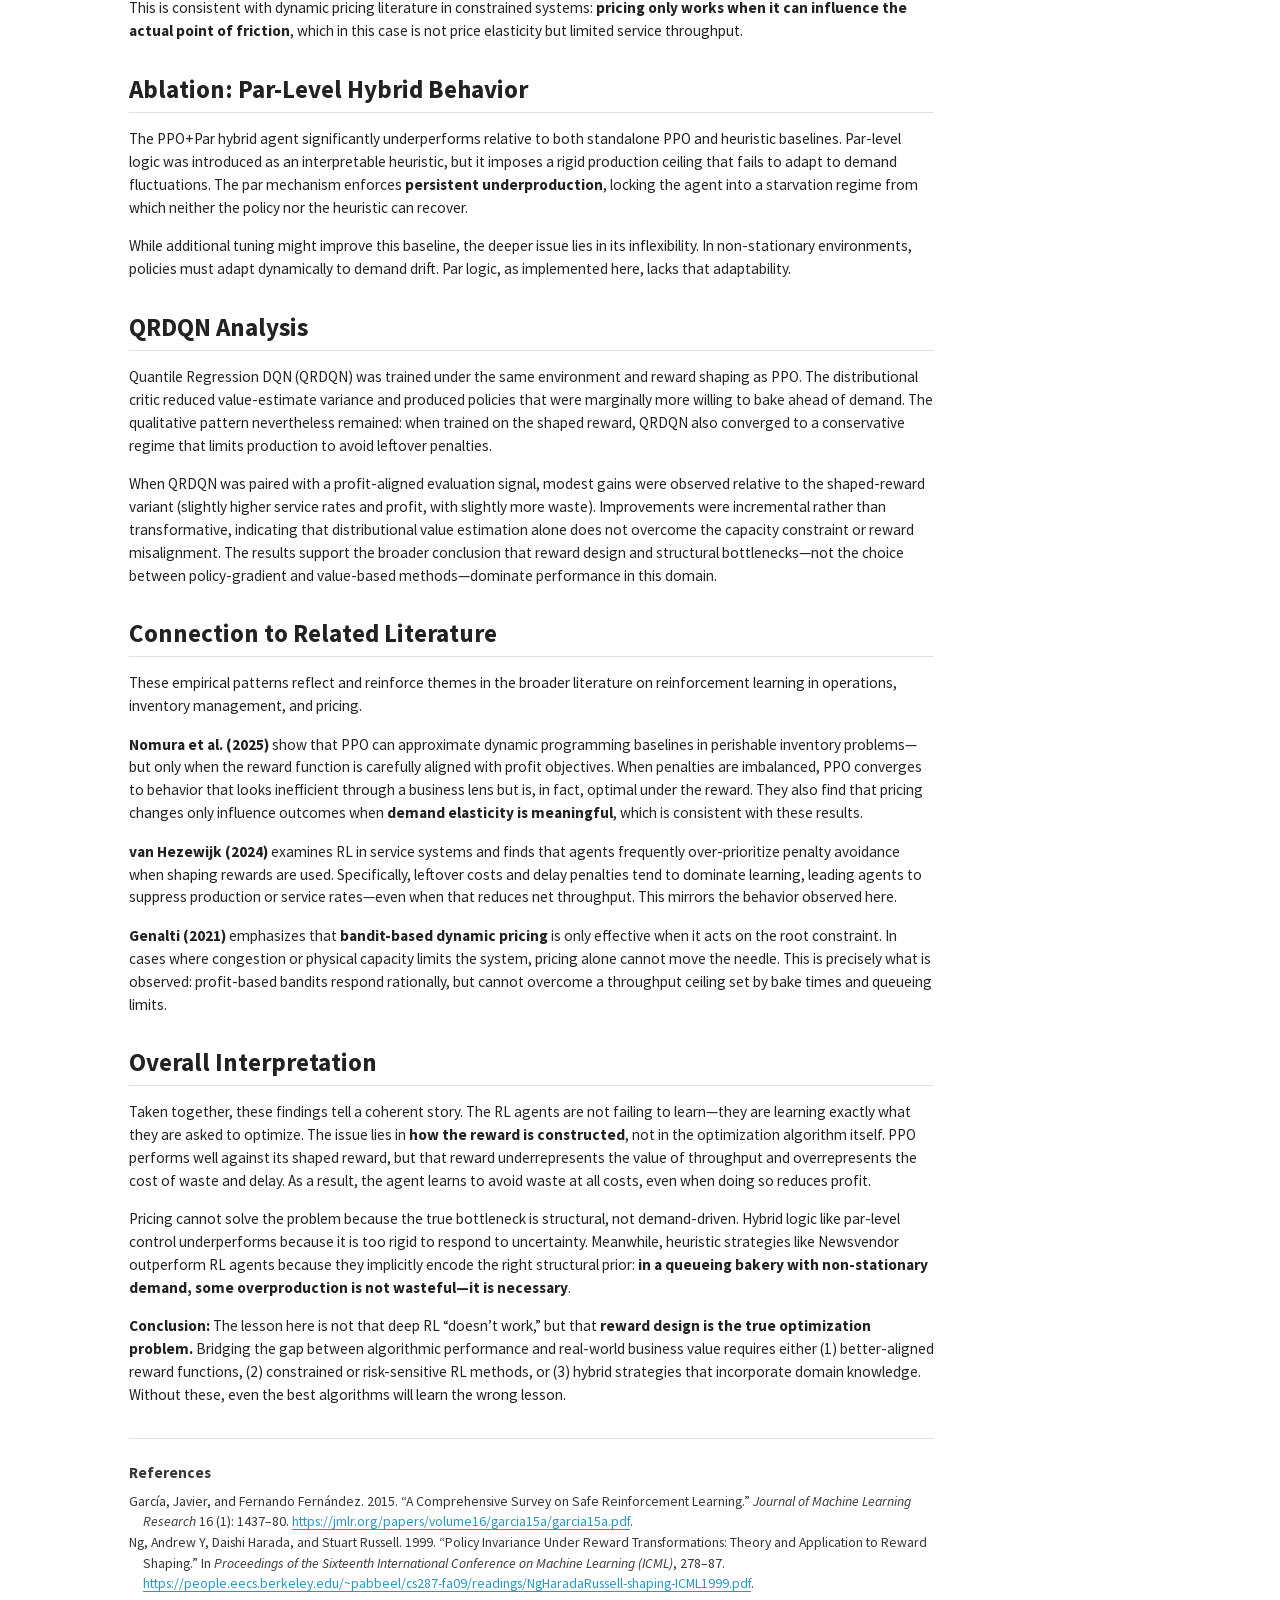
==== commit d053f9f9: "analysis.qmd updates" ====
--- a/docs/analysis.html
+++ b/docs/analysis.html
@@ -7,7 +7,7 @@
 <meta name="viewport" content="width=device-width, initial-scale=1.0, user-scalable=yes">
 
 
-<title>Analysis and Discussion – DSAN 6650 Final Project</title>
+<title>Analysis &amp; Discussion – DSAN 6650 Final Project</title>
 <style>
 code{white-space: pre-wrap;}
 span.smallcaps{font-variant: small-caps;}
@@ -16,30 +16,4688 @@
 div.hanging-indent{margin-left: 1.5em; text-indent: -1.5em;}
 ul.task-list{list-style: none;}
 ul.task-list li input[type="checkbox"] {
-  width: 0.8em;
-  margin: 0 0.8em 0.2em -1em; /* quarto-specific, see https://github.com/quarto-dev/quarto-cli/issues/4556 */ 
-  vertical-align: middle;
+width: 0.8em;
+margin: 0 0.8em 0.2em -1em;  vertical-align: middle;
 }
+
+div.csl-bib-body { }
+div.csl-entry {
+clear: both;
+margin-bottom: 0em;
+}
+.hanging-indent div.csl-entry {
+margin-left:2em;
+text-indent:-2em;
+}
+div.csl-left-margin {
+min-width:2em;
+float:left;
+}
+div.csl-right-inline {
+margin-left:2em;
+padding-left:1em;
+}
+div.csl-indent {
+margin-left: 2em;
+}</style>
+
+
+<script>const headroomChanged = new CustomEvent("quarto-hrChanged", {
+  detail: {},
+  bubbles: true,
+  cancelable: false,
+  composed: false,
+});
+
+const announceDismiss = () => {
+  const annEl = window.document.getElementById("quarto-announcement");
+  if (annEl) {
+    annEl.remove();
+
+    const annId = annEl.getAttribute("data-announcement-id");
+    window.localStorage.setItem(`quarto-announce-${annId}`, "true");
+  }
+};
+
+const announceRegister = () => {
+  const annEl = window.document.getElementById("quarto-announcement");
+  if (annEl) {
+    const annId = annEl.getAttribute("data-announcement-id");
+    const isDismissed =
+      window.localStorage.getItem(`quarto-announce-${annId}`) || false;
+    if (isDismissed) {
+      announceDismiss();
+      return;
+    } else {
+      annEl.classList.remove("hidden");
+    }
+
+    const actionEl = annEl.querySelector(".quarto-announcement-action");
+    if (actionEl) {
+      actionEl.addEventListener("click", function (e) {
+        e.preventDefault();
+        // Hide the bar immediately
+        announceDismiss();
+      });
+    }
+  }
+};
+
+window.document.addEventListener("DOMContentLoaded", function () {
+  let init = false;
+
+  announceRegister();
+
+  // Manage the back to top button, if one is present.
+  let lastScrollTop = window.pageYOffset || document.documentElement.scrollTop;
+  const scrollDownBuffer = 5;
+  const scrollUpBuffer = 35;
+  const btn = document.getElementById("quarto-back-to-top");
+  const hideBackToTop = () => {
+    btn.style.display = "none";
+  };
+  const showBackToTop = () => {
+    btn.style.display = "inline-block";
+  };
+  if (btn) {
+    window.document.addEventListener(
+      "scroll",
+      function () {
+        const currentScrollTop =
+          window.pageYOffset || document.documentElement.scrollTop;
+
+        // Shows and hides the button 'intelligently' as the user scrolls
+        if (currentScrollTop - scrollDownBuffer > lastScrollTop) {
+          hideBackToTop();
+          lastScrollTop = currentScrollTop <= 0 ? 0 : currentScrollTop;
+        } else if (currentScrollTop < lastScrollTop - scrollUpBuffer) {
+          showBackToTop();
+          lastScrollTop = currentScrollTop <= 0 ? 0 : currentScrollTop;
+        }
+
+        // Show the button at the bottom, hides it at the top
+        if (currentScrollTop <= 0) {
+          hideBackToTop();
+        } else if (
+          window.innerHeight + currentScrollTop >=
+          document.body.offsetHeight
+        ) {
+          showBackToTop();
+        }
+      },
+      false
+    );
+  }
+
+  function throttle(func, wait) {
+    var timeout;
+    return function () {
+      const context = this;
+      const args = arguments;
+      const later = function () {
+        clearTimeout(timeout);
+        timeout = null;
+        func.apply(context, args);
+      };
+
+      if (!timeout) {
+        timeout = setTimeout(later, wait);
+      }
+    };
+  }
+
+  function headerOffset() {
+    // Set an offset if there is are fixed top navbar
+    const headerEl = window.document.querySelector("header.fixed-top");
+    if (headerEl) {
+      return headerEl.clientHeight;
+    } else {
+      return 0;
+    }
+  }
+
+  function footerOffset() {
+    const footerEl = window.document.querySelector("footer.footer");
+    if (footerEl) {
+      return footerEl.clientHeight;
+    } else {
+      return 0;
+    }
+  }
+
+  function dashboardOffset() {
+    const dashboardNavEl = window.document.getElementById(
+      "quarto-dashboard-header"
+    );
+    if (dashboardNavEl !== null) {
+      return dashboardNavEl.clientHeight;
+    } else {
+      return 0;
+    }
+  }
+
+  function updateDocumentOffsetWithoutAnimation() {
+    updateDocumentOffset(false);
+  }
+
+  function updateDocumentOffset(animated) {
+    // set body offset
+    const topOffset = headerOffset();
+    const bodyOffset = topOffset + footerOffset() + dashboardOffset();
+    const bodyEl = window.document.body;
+    bodyEl.setAttribute("data-bs-offset", topOffset);
+    bodyEl.style.paddingTop = topOffset + "px";
+
+    // deal with sidebar offsets
+    const sidebars = window.document.querySelectorAll(
+      ".sidebar, .headroom-target"
+    );
+    sidebars.forEach((sidebar) => {
+      if (!animated) {
+        sidebar.classList.add("notransition");
+        // Remove the no transition class after the animation has time to complete
+        setTimeout(function () {
+          sidebar.classList.remove("notransition");
+        }, 201);
+      }
+
+      if (window.Headroom && sidebar.classList.contains("sidebar-unpinned")) {
+        sidebar.style.top = "0";
+        sidebar.style.maxHeight = "100vh";
+      } else {
+        sidebar.style.top = topOffset + "px";
+        sidebar.style.maxHeight = "calc(100vh - " + topOffset + "px)";
+      }
+    });
+
+    // allow space for footer
+    const mainContainer = window.document.querySelector(".quarto-container");
+    if (mainContainer) {
+      mainContainer.style.minHeight = "calc(100vh - " + bodyOffset + "px)";
+    }
+
+    // link offset
+    let linkStyle = window.document.querySelector("#quarto-target-style");
+    if (!linkStyle) {
+      linkStyle = window.document.createElement("style");
+      linkStyle.setAttribute("id", "quarto-target-style");
+      window.document.head.appendChild(linkStyle);
+    }
+    while (linkStyle.firstChild) {
+      linkStyle.removeChild(linkStyle.firstChild);
+    }
+    if (topOffset > 0) {
+      linkStyle.appendChild(
+        window.document.createTextNode(`
+      section:target::before {
+        content: "";
+        display: block;
+        height: ${topOffset}px;
+        margin: -${topOffset}px 0 0;
+      }`)
+      );
+    }
+    if (init) {
+      window.dispatchEvent(headroomChanged);
+    }
+    init = true;
+  }
+
+  // initialize headroom
+  var header = window.document.querySelector("#quarto-header");
+  if (header && window.Headroom) {
+    const headroom = new window.Headroom(header, {
+      tolerance: 5,
+      onPin: function () {
+        const sidebars = window.document.querySelectorAll(
+          ".sidebar, .headroom-target"
+        );
+        sidebars.forEach((sidebar) => {
+          sidebar.classList.remove("sidebar-unpinned");
+        });
+        updateDocumentOffset();
+      },
+      onUnpin: function () {
+        const sidebars = window.document.querySelectorAll(
+          ".sidebar, .headroom-target"
+        );
+        sidebars.forEach((sidebar) => {
+          sidebar.classList.add("sidebar-unpinned");
+        });
+        updateDocumentOffset();
+      },
+    });
+    headroom.init();
+
+    let frozen = false;
+    window.quartoToggleHeadroom = function () {
+      if (frozen) {
+        headroom.unfreeze();
+        frozen = false;
+      } else {
+        headroom.freeze();
+        frozen = true;
+      }
+    };
+  }
+
+  window.addEventListener(
+    "hashchange",
+    function (e) {
+      if (
+        getComputedStyle(document.documentElement).scrollBehavior !== "smooth"
+      ) {
+        window.scrollTo(0, window.pageYOffset - headerOffset());
+      }
+    },
+    false
+  );
+
+  // Observe size changed for the header
+  const headerEl = window.document.querySelector("header.fixed-top");
+  if (headerEl && window.ResizeObserver) {
+    const observer = new window.ResizeObserver(() => {
+      setTimeout(updateDocumentOffsetWithoutAnimation, 0);
+    });
+    observer.observe(headerEl, {
+      attributes: true,
+      childList: true,
+      characterData: true,
+    });
+  } else {
+    window.addEventListener(
+      "resize",
+      throttle(updateDocumentOffsetWithoutAnimation, 50)
+    );
+  }
+  setTimeout(updateDocumentOffsetWithoutAnimation, 250);
+
+  // fixup index.html links if we aren't on the filesystem
+  if (window.location.protocol !== "file:") {
+    const links = window.document.querySelectorAll("a");
+    for (let i = 0; i < links.length; i++) {
+      if (links[i].href) {
+        links[i].dataset.originalHref = links[i].href;
+        links[i].href = links[i].href.replace(/\/index\.html/, "/");
+      }
+    }
+
+    // Fixup any sharing links that require urls
+    // Append url to any sharing urls
+    const sharingLinks = window.document.querySelectorAll(
+      "a.sidebar-tools-main-item, a.quarto-navigation-tool, a.quarto-navbar-tools, a.quarto-navbar-tools-item"
+    );
+    for (let i = 0; i < sharingLinks.length; i++) {
+      const sharingLink = sharingLinks[i];
+      const href = sharingLink.getAttribute("href");
+      if (href) {
+        sharingLink.setAttribute(
+          "href",
+          href.replace("|url|", window.location.href)
+        );
+      }
+    }
+
+    // Scroll the active navigation item into view, if necessary
+    const navSidebar = window.document.querySelector("nav#quarto-sidebar");
+    if (navSidebar) {
+      // Find the active item
+      const activeItem = navSidebar.querySelector("li.sidebar-item a.active");
+      if (activeItem) {
+        // Wait for the scroll height and height to resolve by observing size changes on the
+        // nav element that is scrollable
+        const resizeObserver = new ResizeObserver((_entries) => {
+          // The bottom of the element
+          const elBottom = activeItem.offsetTop;
+          const viewBottom = navSidebar.scrollTop + navSidebar.clientHeight;
+
+          // The element height and scroll height are the same, then we are still loading
+          if (viewBottom !== navSidebar.scrollHeight) {
+            // Determine if the item isn't visible and scroll to it
+            if (elBottom >= viewBottom) {
+              navSidebar.scrollTop = elBottom;
+            }
+
+            // stop observing now since we've completed the scroll
+            resizeObserver.unobserve(navSidebar);
+          }
+        });
+        resizeObserver.observe(navSidebar);
+      }
+    }
+  }
+});
+</script>
+<script>/*!
+ * headroom.js v0.12.0 - Give your page some headroom. Hide your header until you need it
+ * Copyright (c) 2020 Nick Williams - http://wicky.nillia.ms/headroom.js
+ * License: MIT
+ */
+
+!function(t,n){"object"==typeof exports&&"undefined"!=typeof module?module.exports=n():"function"==typeof define&&define.amd?define(n):(t=t||self).Headroom=n()}(this,function(){"use strict";function t(){return"undefined"!=typeof window}function d(t){return function(t){return t&&t.document&&function(t){return 9===t.nodeType}(t.document)}(t)?function(t){var n=t.document,o=n.body,s=n.documentElement;return{scrollHeight:function(){return Math.max(o.scrollHeight,s.scrollHeight,o.offsetHeight,s.offsetHeight,o.clientHeight,s.clientHeight)},height:function(){return t.innerHeight||s.clientHeight||o.clientHeight},scrollY:function(){return void 0!==t.pageYOffset?t.pageYOffset:(s||o.parentNode||o).scrollTop}}}(t):function(t){return{scrollHeight:function(){return Math.max(t.scrollHeight,t.offsetHeight,t.clientHeight)},height:function(){return Math.max(t.offsetHeight,t.clientHeight)},scrollY:function(){return t.scrollTop}}}(t)}function n(t,s,e){var n,o=function(){var n=!1;try{var t={get passive(){n=!0}};window.addEventListener("test",t,t),window.removeEventListener("test",t,t)}catch(t){n=!1}return n}(),i=!1,r=d(t),l=r.scrollY(),a={};function c(){var t=Math.round(r.scrollY()),n=r.height(),o=r.scrollHeight();a.scrollY=t,a.lastScrollY=l,a.direction=l<t?"down":"up",a.distance=Math.abs(t-l),a.isOutOfBounds=t<0||o<t+n,a.top=t<=s.offset[a.direction],a.bottom=o<=t+n,a.toleranceExceeded=a.distance>s.tolerance[a.direction],e(a),l=t,i=!1}function h(){i||(i=!0,n=requestAnimationFrame(c))}var u=!!o&&{passive:!0,capture:!1};return t.addEventListener("scroll",h,u),c(),{destroy:function(){cancelAnimationFrame(n),t.removeEventListener("scroll",h,u)}}}function o(t){return t===Object(t)?t:{down:t,up:t}}function s(t,n){n=n||{},Object.assign(this,s.options,n),this.classes=Object.assign({},s.options.classes,n.classes),this.elem=t,this.tolerance=o(this.tolerance),this.offset=o(this.offset),this.initialised=!1,this.frozen=!1}return s.prototype={constructor:s,init:function(){return s.cutsTheMustard&&!this.initialised&&(this.addClass("initial"),this.initialised=!0,setTimeout(function(t){t.scrollTracker=n(t.scroller,{offset:t.offset,tolerance:t.tolerance},t.update.bind(t))},100,this)),this},destroy:function(){this.initialised=!1,Object.keys(this.classes).forEach(this.removeClass,this),this.scrollTracker.destroy()},unpin:function(){!this.hasClass("pinned")&&this.hasClass("unpinned")||(this.addClass("unpinned"),this.removeClass("pinned"),this.onUnpin&&this.onUnpin.call(this))},pin:function(){this.hasClass("unpinned")&&(this.addClass("pinned"),this.removeClass("unpinned"),this.onPin&&this.onPin.call(this))},freeze:function(){this.frozen=!0,this.addClass("frozen")},unfreeze:function(){this.frozen=!1,this.removeClass("frozen")},top:function(){this.hasClass("top")||(this.addClass("top"),this.removeClass("notTop"),this.onTop&&this.onTop.call(this))},notTop:function(){this.hasClass("notTop")||(this.addClass("notTop"),this.removeClass("top"),this.onNotTop&&this.onNotTop.call(this))},bottom:function(){this.hasClass("bottom")||(this.addClass("bottom"),this.removeClass("notBottom"),this.onBottom&&this.onBottom.call(this))},notBottom:function(){this.hasClass("notBottom")||(this.addClass("notBottom"),this.removeClass("bottom"),this.onNotBottom&&this.onNotBottom.call(this))},shouldUnpin:function(t){return"down"===t.direction&&!t.top&&t.toleranceExceeded},shouldPin:function(t){return"up"===t.direction&&t.toleranceExceeded||t.top},addClass:function(t){this.elem.classList.add.apply(this.elem.classList,this.classes[t].split(" "))},removeClass:function(t){this.elem.classList.remove.apply(this.elem.classList,this.classes[t].split(" "))},hasClass:function(t){return this.classes[t].split(" ").every(function(t){return this.classList.contains(t)},this.elem)},update:function(t){t.isOutOfBounds||!0!==this.frozen&&(t.top?this.top():this.notTop(),t.bottom?this.bottom():this.notBottom(),this.shouldUnpin(t)?this.unpin():this.shouldPin(t)&&this.pin())}},s.options={tolerance:{up:0,down:0},offset:0,scroller:t()?window:null,classes:{frozen:"headroom--frozen",pinned:"headroom--pinned",unpinned:"headroom--unpinned",top:"headroom--top",notTop:"headroom--not-top",bottom:"headroom--bottom",notBottom:"headroom--not-bottom",initial:"headroom"}},s.cutsTheMustard=!!(t()&&function(){}.bind&&"classList"in document.documentElement&&Object.assign&&Object.keys&&requestAnimationFrame),s});
+</script>
+<script>/*!
+ * clipboard.js v2.0.11
+ * https://clipboardjs.com/
+ *
+ * Licensed MIT © Zeno Rocha
+ */
+!function(t,e){"object"==typeof exports&&"object"==typeof module?module.exports=e():"function"==typeof define&&define.amd?define([],e):"object"==typeof exports?exports.ClipboardJS=e():t.ClipboardJS=e()}(this,function(){return n={686:function(t,e,n){"use strict";n.d(e,{default:function(){return b}});var e=n(279),i=n.n(e),e=n(370),u=n.n(e),e=n(817),r=n.n(e);function c(t){try{return document.execCommand(t)}catch(t){return}}var a=function(t){t=r()(t);return c("cut"),t};function o(t,e){var n,o,t=(n=t,o="rtl"===document.documentElement.getAttribute("dir"),(t=document.createElement("textarea")).style.fontSize="12pt",t.style.border="0",t.style.padding="0",t.style.margin="0",t.style.position="absolute",t.style[o?"right":"left"]="-9999px",o=window.pageYOffset||document.documentElement.scrollTop,t.style.top="".concat(o,"px"),t.setAttribute("readonly",""),t.value=n,t);return e.container.appendChild(t),e=r()(t),c("copy"),t.remove(),e}var f=function(t){var e=1<arguments.length&&void 0!==arguments[1]?arguments[1]:{container:document.body},n="";return"string"==typeof t?n=o(t,e):t instanceof HTMLInputElement&&!["text","search","url","tel","password"].includes(null==t?void 0:t.type)?n=o(t.value,e):(n=r()(t),c("copy")),n};function l(t){return(l="function"==typeof Symbol&&"symbol"==typeof Symbol.iterator?function(t){return typeof t}:function(t){return t&&"function"==typeof Symbol&&t.constructor===Symbol&&t!==Symbol.prototype?"symbol":typeof t})(t)}var s=function(){var t=0<arguments.length&&void 0!==arguments[0]?arguments[0]:{},e=t.action,n=void 0===e?"copy":e,o=t.container,e=t.target,t=t.text;if("copy"!==n&&"cut"!==n)throw new Error('Invalid "action" value, use either "copy" or "cut"');if(void 0!==e){if(!e||"object"!==l(e)||1!==e.nodeType)throw new Error('Invalid "target" value, use a valid Element');if("copy"===n&&e.hasAttribute("disabled"))throw new Error('Invalid "target" attribute. Please use "readonly" instead of "disabled" attribute');if("cut"===n&&(e.hasAttribute("readonly")||e.hasAttribute("disabled")))throw new Error('Invalid "target" attribute. You can\'t cut text from elements with "readonly" or "disabled" attributes')}return t?f(t,{container:o}):e?"cut"===n?a(e):f(e,{container:o}):void 0};function p(t){return(p="function"==typeof Symbol&&"symbol"==typeof Symbol.iterator?function(t){return typeof t}:function(t){return t&&"function"==typeof Symbol&&t.constructor===Symbol&&t!==Symbol.prototype?"symbol":typeof t})(t)}function d(t,e){for(var n=0;n<e.length;n++){var o=e[n];o.enumerable=o.enumerable||!1,o.configurable=!0,"value"in o&&(o.writable=!0),Object.defineProperty(t,o.key,o)}}function y(t,e){return(y=Object.setPrototypeOf||function(t,e){return t.__proto__=e,t})(t,e)}function h(n){var o=function(){if("undefined"==typeof Reflect||!Reflect.construct)return!1;if(Reflect.construct.sham)return!1;if("function"==typeof Proxy)return!0;try{return Date.prototype.toString.call(Reflect.construct(Date,[],function(){})),!0}catch(t){return!1}}();return function(){var t,e=v(n);return t=o?(t=v(this).constructor,Reflect.construct(e,arguments,t)):e.apply(this,arguments),e=this,!(t=t)||"object"!==p(t)&&"function"!=typeof t?function(t){if(void 0!==t)return t;throw new ReferenceError("this hasn't been initialised - super() hasn't been called")}(e):t}}function v(t){return(v=Object.setPrototypeOf?Object.getPrototypeOf:function(t){return t.__proto__||Object.getPrototypeOf(t)})(t)}function m(t,e){t="data-clipboard-".concat(t);if(e.hasAttribute(t))return e.getAttribute(t)}var b=function(){!function(t,e){if("function"!=typeof e&&null!==e)throw new TypeError("Super expression must either be null or a function");t.prototype=Object.create(e&&e.prototype,{constructor:{value:t,writable:!0,configurable:!0}}),e&&y(t,e)}(r,i());var t,e,n,o=h(r);function r(t,e){var n;return function(t){if(!(t instanceof r))throw new TypeError("Cannot call a class as a function")}(this),(n=o.call(this)).resolveOptions(e),n.listenClick(t),n}return t=r,n=[{key:"copy",value:function(t){var e=1<arguments.length&&void 0!==arguments[1]?arguments[1]:{container:document.body};return f(t,e)}},{key:"cut",value:function(t){return a(t)}},{key:"isSupported",value:function(){var t=0<arguments.length&&void 0!==arguments[0]?arguments[0]:["copy","cut"],t="string"==typeof t?[t]:t,e=!!document.queryCommandSupported;return t.forEach(function(t){e=e&&!!document.queryCommandSupported(t)}),e}}],(e=[{key:"resolveOptions",value:function(){var t=0<arguments.length&&void 0!==arguments[0]?arguments[0]:{};this.action="function"==typeof t.action?t.action:this.defaultAction,this.target="function"==typeof t.target?t.target:this.defaultTarget,this.text="function"==typeof t.text?t.text:this.defaultText,this.container="object"===p(t.container)?t.container:document.body}},{key:"listenClick",value:function(t){var e=this;this.listener=u()(t,"click",function(t){return e.onClick(t)})}},{key:"onClick",value:function(t){var e=t.delegateTarget||t.currentTarget,n=this.action(e)||"copy",t=s({action:n,container:this.container,target:this.target(e),text:this.text(e)});this.emit(t?"success":"error",{action:n,text:t,trigger:e,clearSelection:function(){e&&e.focus(),window.getSelection().removeAllRanges()}})}},{key:"defaultAction",value:function(t){return m("action",t)}},{key:"defaultTarget",value:function(t){t=m("target",t);if(t)return document.querySelector(t)}},{key:"defaultText",value:function(t){return m("text",t)}},{key:"destroy",value:function(){this.listener.destroy()}}])&&d(t.prototype,e),n&&d(t,n),r}()},828:function(t){var e;"undefined"==typeof Element||Element.prototype.matches||((e=Element.prototype).matches=e.matchesSelector||e.mozMatchesSelector||e.msMatchesSelector||e.oMatchesSelector||e.webkitMatchesSelector),t.exports=function(t,e){for(;t&&9!==t.nodeType;){if("function"==typeof t.matches&&t.matches(e))return t;t=t.parentNode}}},438:function(t,e,n){var u=n(828);function i(t,e,n,o,r){var i=function(e,n,t,o){return function(t){t.delegateTarget=u(t.target,n),t.delegateTarget&&o.call(e,t)}}.apply(this,arguments);return t.addEventListener(n,i,r),{destroy:function(){t.removeEventListener(n,i,r)}}}t.exports=function(t,e,n,o,r){return"function"==typeof t.addEventListener?i.apply(null,arguments):"function"==typeof n?i.bind(null,document).apply(null,arguments):("string"==typeof t&&(t=document.querySelectorAll(t)),Array.prototype.map.call(t,function(t){return i(t,e,n,o,r)}))}},879:function(t,n){n.node=function(t){return void 0!==t&&t instanceof HTMLElement&&1===t.nodeType},n.nodeList=function(t){var e=Object.prototype.toString.call(t);return void 0!==t&&("[object NodeList]"===e||"[object HTMLCollection]"===e)&&"length"in t&&(0===t.length||n.node(t[0]))},n.string=function(t){return"string"==typeof t||t instanceof String},n.fn=function(t){return"[object Function]"===Object.prototype.toString.call(t)}},370:function(t,e,n){var f=n(879),l=n(438);t.exports=function(t,e,n){if(!t&&!e&&!n)throw new Error("Missing required arguments");if(!f.string(e))throw new TypeError("Second argument must be a String");if(!f.fn(n))throw new TypeError("Third argument must be a Function");if(f.node(t))return c=e,a=n,(u=t).addEventListener(c,a),{destroy:function(){u.removeEventListener(c,a)}};if(f.nodeList(t))return o=t,r=e,i=n,Array.prototype.forEach.call(o,function(t){t.addEventListener(r,i)}),{destroy:function(){Array.prototype.forEach.call(o,function(t){t.removeEventListener(r,i)})}};if(f.string(t))return t=t,e=e,n=n,l(document.body,t,e,n);throw new TypeError("First argument must be a String, HTMLElement, HTMLCollection, or NodeList");var o,r,i,u,c,a}},817:function(t){t.exports=function(t){var e,n="SELECT"===t.nodeName?(t.focus(),t.value):"INPUT"===t.nodeName||"TEXTAREA"===t.nodeName?((e=t.hasAttribute("readonly"))||t.setAttribute("readonly",""),t.select(),t.setSelectionRange(0,t.value.length),e||t.removeAttribute("readonly"),t.value):(t.hasAttribute("contenteditable")&&t.focus(),n=window.getSelection(),(e=document.createRange()).selectNodeContents(t),n.removeAllRanges(),n.addRange(e),n.toString());return n}},279:function(t){function e(){}e.prototype={on:function(t,e,n){var o=this.e||(this.e={});return(o[t]||(o[t]=[])).push({fn:e,ctx:n}),this},once:function(t,e,n){var o=this;function r(){o.off(t,r),e.apply(n,arguments)}return r._=e,this.on(t,r,n)},emit:function(t){for(var e=[].slice.call(arguments,1),n=((this.e||(this.e={}))[t]||[]).slice(),o=0,r=n.length;o<r;o++)n[o].fn.apply(n[o].ctx,e);return this},off:function(t,e){var n=this.e||(this.e={}),o=n[t],r=[];if(o&&e)for(var i=0,u=o.length;i<u;i++)o[i].fn!==e&&o[i].fn._!==e&&r.push(o[i]);return r.length?n[t]=r:delete n[t],this}},t.exports=e,t.exports.TinyEmitter=e}},r={},o.n=function(t){var e=t&&t.__esModule?function(){return t.default}:function(){return t};return o.d(e,{a:e}),e},o.d=function(t,e){for(var n in e)o.o(e,n)&&!o.o(t,n)&&Object.defineProperty(t,n,{enumerable:!0,get:e[n]})},o.o=function(t,e){return Object.prototype.hasOwnProperty.call(t,e)},o(686).default;function o(t){if(r[t])return r[t].exports;var e=r[t]={exports:{}};return n[t](e,e.exports,o),e.exports}var n,r});</script>
+<script>/*! @algolia/autocomplete-js 1.11.1 | MIT License | © Algolia, Inc. and contributors | https://github.com/algolia/autocomplete */
+!function(e,t){"object"==typeof exports&&"undefined"!=typeof module?t(exports):"function"==typeof define&&define.amd?define(["exports"],t):t((e="undefined"!=typeof globalThis?globalThis:e||self)["@algolia/autocomplete-js"]={})}(this,(function(e){"use strict";function t(e,t){var n=Object.keys(e);if(Object.getOwnPropertySymbols){var r=Object.getOwnPropertySymbols(e);t&&(r=r.filter((function(t){return Object.getOwnPropertyDescriptor(e,t).enumerable}))),n.push.apply(n,r)}return n}function n(e){for(var n=1;n<arguments.length;n++){var r=null!=arguments[n]?arguments[n]:{};n%2?t(Object(r),!0).forEach((function(t){o(e,t,r[t])})):Object.getOwnPropertyDescriptors?Object.defineProperties(e,Object.getOwnPropertyDescriptors(r)):t(Object(r)).forEach((function(t){Object.defineProperty(e,t,Object.getOwnPropertyDescriptor(r,t))}))}return e}function r(e){return r="function"==typeof Symbol&&"symbol"==typeof Symbol.iterator?function(e){return typeof e}:function(e){return e&&"function"==typeof Symbol&&e.constructor===Symbol&&e!==Symbol.prototype?"symbol":typeof e},r(e)}function o(e,t,n){return(t=function(e){var t=function(e,t){if("object"!=typeof e||null===e)return e;var n=e[Symbol.toPrimitive];if(void 0!==n){var r=n.call(e,t||"default");if("object"!=typeof r)return r;throw new TypeError("@@toPrimitive must return a primitive value.")}return("string"===t?String:Number)(e)}(e,"string");return"symbol"==typeof t?t:String(t)}(t))in e?Object.defineProperty(e,t,{value:n,enumerable:!0,configurable:!0,writable:!0}):e[t]=n,e}function i(){return i=Object.assign?Object.assign.bind():function(e){for(var t=1;t<arguments.length;t++){var n=arguments[t];for(var r in n)Object.prototype.hasOwnProperty.call(n,r)&&(e[r]=n[r])}return e},i.apply(this,arguments)}function u(e,t){if(null==e)return{};var n,r,o=function(e,t){if(null==e)return{};var n,r,o={},i=Object.keys(e);for(r=0;r<i.length;r++)n=i[r],t.indexOf(n)>=0||(o[n]=e[n]);return o}(e,t);if(Object.getOwnPropertySymbols){var i=Object.getOwnPropertySymbols(e);for(r=0;r<i.length;r++)n=i[r],t.indexOf(n)>=0||Object.prototype.propertyIsEnumerable.call(e,n)&&(o[n]=e[n])}return o}function a(e,t){return function(e){if(Array.isArray(e))return e}(e)||function(e,t){var n=null==e?null:"undefined"!=typeof Symbol&&e[Symbol.iterator]||e["@@iterator"];if(null!=n){var r,o,i,u,a=[],l=!0,c=!1;try{if(i=(n=n.call(e)).next,0===t){if(Object(n)!==n)return;l=!1}else for(;!(l=(r=i.call(n)).done)&&(a.push(r.value),a.length!==t);l=!0);}catch(e){c=!0,o=e}finally{try{if(!l&&null!=n.return&&(u=n.return(),Object(u)!==u))return}finally{if(c)throw o}}return a}}(e,t)||c(e,t)||function(){throw new TypeError("Invalid attempt to destructure non-iterable instance.\nIn order to be iterable, non-array objects must have a [Symbol.iterator]() method.")}()}function l(e){return function(e){if(Array.isArray(e))return s(e)}(e)||function(e){if("undefined"!=typeof Symbol&&null!=e[Symbol.iterator]||null!=e["@@iterator"])return Array.from(e)}(e)||c(e)||function(){throw new TypeError("Invalid attempt to spread non-iterable instance.\nIn order to be iterable, non-array objects must have a [Symbol.iterator]() method.")}()}function c(e,t){if(e){if("string"==typeof e)return s(e,t);var n=Object.prototype.toString.call(e).slice(8,-1);return"Object"===n&&e.constructor&&(n=e.constructor.name),"Map"===n||"Set"===n?Array.from(e):"Arguments"===n||/^(?:Ui|I)nt(?:8|16|32)(?:Clamped)?Array$/.test(n)?s(e,t):void 0}}function s(e,t){(null==t||t>e.length)&&(t=e.length);for(var n=0,r=new Array(t);n<t;n++)r[n]=e[n];return r}function f(e){return{current:e}}function p(e,t){var n=void 0;return function(){for(var r=arguments.length,o=new Array(r),i=0;i<r;i++)o[i]=arguments[i];n&&clearTimeout(n),n=setTimeout((function(){return e.apply(void 0,o)}),t)}}function m(e){return e.reduce((function(e,t){return e.concat(t)}),[])}var v=0;function d(){return"autocomplete-".concat(v++)}function y(e,t){return t.reduce((function(e,t){return e&&e[t]}),e)}function b(e){return 0===e.collections.length?0:e.collections.reduce((function(e,t){return e+t.items.length}),0)}function g(e){return e!==Object(e)}function h(e,t){if(e===t)return!0;if(g(e)||g(t)||"function"==typeof e||"function"==typeof t)return e===t;if(Object.keys(e).length!==Object.keys(t).length)return!1;for(var n=0,r=Object.keys(e);n<r.length;n++){var o=r[n];if(!(o in t))return!1;if(!h(e[o],t[o]))return!1}return!0}var O=function(){};var _="1.11.1",S=[{segment:"autocomplete-core",version:_}];function j(e){var t=e.item,n=e.items,r=void 0===n?[]:n;return{index:t.__autocomplete_indexName,items:[t],positions:[1+r.findIndex((function(e){return e.objectID===t.objectID}))],queryID:t.__autocomplete_queryID,algoliaSource:["autocomplete"]}}function P(e,t){return function(e){if(Array.isArray(e))return e}(e)||function(e,t){var n=null==e?null:"undefined"!=typeof Symbol&&e[Symbol.iterator]||e["@@iterator"];if(null!=n){var r,o,i,u,a=[],l=!0,c=!1;try{if(i=(n=n.call(e)).next,0===t){if(Object(n)!==n)return;l=!1}else for(;!(l=(r=i.call(n)).done)&&(a.push(r.value),a.length!==t);l=!0);}catch(e){c=!0,o=e}finally{try{if(!l&&null!=n.return&&(u=n.return(),Object(u)!==u))return}finally{if(c)throw o}}return a}}(e,t)||function(e,t){if(!e)return;if("string"==typeof e)return w(e,t);var n=Object.prototype.toString.call(e).slice(8,-1);"Object"===n&&e.constructor&&(n=e.constructor.name);if("Map"===n||"Set"===n)return Array.from(e);if("Arguments"===n||/^(?:Ui|I)nt(?:8|16|32)(?:Clamped)?Array$/.test(n))return w(e,t)}(e,t)||function(){throw new TypeError("Invalid attempt to destructure non-iterable instance.\nIn order to be iterable, non-array objects must have a [Symbol.iterator]() method.")}()}function w(e,t){(null==t||t>e.length)&&(t=e.length);for(var n=0,r=new Array(t);n<t;n++)r[n]=e[n];return r}var I=["items"],A=["items"];function E(e){return E="function"==typeof Symbol&&"symbol"==typeof Symbol.iterator?function(e){return typeof e}:function(e){return e&&"function"==typeof Symbol&&e.constructor===Symbol&&e!==Symbol.prototype?"symbol":typeof e},E(e)}function D(e){return function(e){if(Array.isArray(e))return C(e)}(e)||function(e){if("undefined"!=typeof Symbol&&null!=e[Symbol.iterator]||null!=e["@@iterator"])return Array.from(e)}(e)||function(e,t){if(!e)return;if("string"==typeof e)return C(e,t);var n=Object.prototype.toString.call(e).slice(8,-1);"Object"===n&&e.constructor&&(n=e.constructor.name);if("Map"===n||"Set"===n)return Array.from(e);if("Arguments"===n||/^(?:Ui|I)nt(?:8|16|32)(?:Clamped)?Array$/.test(n))return C(e,t)}(e)||function(){throw new TypeError("Invalid attempt to spread non-iterable instance.\nIn order to be iterable, non-array objects must have a [Symbol.iterator]() method.")}()}function C(e,t){(null==t||t>e.length)&&(t=e.length);for(var n=0,r=new Array(t);n<t;n++)r[n]=e[n];return r}function k(e,t){if(null==e)return{};var n,r,o=function(e,t){if(null==e)return{};var n,r,o={},i=Object.keys(e);for(r=0;r<i.length;r++)n=i[r],t.indexOf(n)>=0||(o[n]=e[n]);return o}(e,t);if(Object.getOwnPropertySymbols){var i=Object.getOwnPropertySymbols(e);for(r=0;r<i.length;r++)n=i[r],t.indexOf(n)>=0||Object.prototype.propertyIsEnumerable.call(e,n)&&(o[n]=e[n])}return o}function x(e,t){var n=Object.keys(e);if(Object.getOwnPropertySymbols){var r=Object.getOwnPropertySymbols(e);t&&(r=r.filter((function(t){return Object.getOwnPropertyDescriptor(e,t).enumerable}))),n.push.apply(n,r)}return n}function N(e){for(var t=1;t<arguments.length;t++){var n=null!=arguments[t]?arguments[t]:{};t%2?x(Object(n),!0).forEach((function(t){T(e,t,n[t])})):Object.getOwnPropertyDescriptors?Object.defineProperties(e,Object.getOwnPropertyDescriptors(n)):x(Object(n)).forEach((function(t){Object.defineProperty(e,t,Object.getOwnPropertyDescriptor(n,t))}))}return e}function T(e,t,n){return(t=function(e){var t=function(e,t){if("object"!==E(e)||null===e)return e;var n=e[Symbol.toPrimitive];if(void 0!==n){var r=n.call(e,t||"default");if("object"!==E(r))return r;throw new TypeError("@@toPrimitive must return a primitive value.")}return("string"===t?String:Number)(e)}(e,"string");return"symbol"===E(t)?t:String(t)}(t))in e?Object.defineProperty(e,t,{value:n,enumerable:!0,configurable:!0,writable:!0}):e[t]=n,e}function q(e){for(var t=arguments.length>1&&void 0!==arguments[1]?arguments[1]:20,n=[],r=0;r<e.objectIDs.length;r+=t)n.push(N(N({},e),{},{objectIDs:e.objectIDs.slice(r,r+t)}));return n}function B(e){return e.map((function(e){var t=e.items,n=k(e,I);return N(N({},n),{},{objectIDs:(null==t?void 0:t.map((function(e){return e.objectID})))||n.objectIDs})}))}function R(e){var t,n,r,o=(t=P((e.version||"").split(".").map(Number),2),n=t[0],r=t[1],n>=3||2===n&&r>=4||1===n&&r>=10);function i(t,n,r){if(o&&void 0!==r){var i=r[0].__autocomplete_algoliaCredentials,u={"X-Algolia-Application-Id":i.appId,"X-Algolia-API-Key":i.apiKey};e.apply(void 0,[t].concat(D(n),[{headers:u}]))}else e.apply(void 0,[t].concat(D(n)))}return{init:function(t,n){e("init",{appId:t,apiKey:n})},setUserToken:function(t){e("setUserToken",t)},clickedObjectIDsAfterSearch:function(){for(var e=arguments.length,t=new Array(e),n=0;n<e;n++)t[n]=arguments[n];t.length>0&&i("clickedObjectIDsAfterSearch",B(t),t[0].items)},clickedObjectIDs:function(){for(var e=arguments.length,t=new Array(e),n=0;n<e;n++)t[n]=arguments[n];t.length>0&&i("clickedObjectIDs",B(t),t[0].items)},clickedFilters:function(){for(var t=arguments.length,n=new Array(t),r=0;r<t;r++)n[r]=arguments[r];n.length>0&&e.apply(void 0,["clickedFilters"].concat(n))},convertedObjectIDsAfterSearch:function(){for(var e=arguments.length,t=new Array(e),n=0;n<e;n++)t[n]=arguments[n];t.length>0&&i("convertedObjectIDsAfterSearch",B(t),t[0].items)},convertedObjectIDs:function(){for(var e=arguments.length,t=new Array(e),n=0;n<e;n++)t[n]=arguments[n];t.length>0&&i("convertedObjectIDs",B(t),t[0].items)},convertedFilters:function(){for(var t=arguments.length,n=new Array(t),r=0;r<t;r++)n[r]=arguments[r];n.length>0&&e.apply(void 0,["convertedFilters"].concat(n))},viewedObjectIDs:function(){for(var e=arguments.length,t=new Array(e),n=0;n<e;n++)t[n]=arguments[n];t.length>0&&t.reduce((function(e,t){var n=t.items,r=k(t,A);return[].concat(D(e),D(q(N(N({},r),{},{objectIDs:(null==n?void 0:n.map((function(e){return e.objectID})))||r.objectIDs})).map((function(e){return{items:n,payload:e}}))))}),[]).forEach((function(e){var t=e.items;return i("viewedObjectIDs",[e.payload],t)}))},viewedFilters:function(){for(var t=arguments.length,n=new Array(t),r=0;r<t;r++)n[r]=arguments[r];n.length>0&&e.apply(void 0,["viewedFilters"].concat(n))}}}function F(e){var t=e.items.reduce((function(e,t){var n;return e[t.__autocomplete_indexName]=(null!==(n=e[t.__autocomplete_indexName])&&void 0!==n?n:[]).concat(t),e}),{});return Object.keys(t).map((function(e){return{index:e,items:t[e],algoliaSource:["autocomplete"]}}))}function L(e){return e.objectID&&e.__autocomplete_indexName&&e.__autocomplete_queryID}function U(e){return U="function"==typeof Symbol&&"symbol"==typeof Symbol.iterator?function(e){return typeof e}:function(e){return e&&"function"==typeof Symbol&&e.constructor===Symbol&&e!==Symbol.prototype?"symbol":typeof e},U(e)}function M(e){return function(e){if(Array.isArray(e))return H(e)}(e)||function(e){if("undefined"!=typeof Symbol&&null!=e[Symbol.iterator]||null!=e["@@iterator"])return Array.from(e)}(e)||function(e,t){if(!e)return;if("string"==typeof e)return H(e,t);var n=Object.prototype.toString.call(e).slice(8,-1);"Object"===n&&e.constructor&&(n=e.constructor.name);if("Map"===n||"Set"===n)return Array.from(e);if("Arguments"===n||/^(?:Ui|I)nt(?:8|16|32)(?:Clamped)?Array$/.test(n))return H(e,t)}(e)||function(){throw new TypeError("Invalid attempt to spread non-iterable instance.\nIn order to be iterable, non-array objects must have a [Symbol.iterator]() method.")}()}function H(e,t){(null==t||t>e.length)&&(t=e.length);for(var n=0,r=new Array(t);n<t;n++)r[n]=e[n];return r}function V(e,t){var n=Object.keys(e);if(Object.getOwnPropertySymbols){var r=Object.getOwnPropertySymbols(e);t&&(r=r.filter((function(t){return Object.getOwnPropertyDescriptor(e,t).enumerable}))),n.push.apply(n,r)}return n}function W(e){for(var t=1;t<arguments.length;t++){var n=null!=arguments[t]?arguments[t]:{};t%2?V(Object(n),!0).forEach((function(t){K(e,t,n[t])})):Object.getOwnPropertyDescriptors?Object.defineProperties(e,Object.getOwnPropertyDescriptors(n)):V(Object(n)).forEach((function(t){Object.defineProperty(e,t,Object.getOwnPropertyDescriptor(n,t))}))}return e}function K(e,t,n){return(t=function(e){var t=function(e,t){if("object"!==U(e)||null===e)return e;var n=e[Symbol.toPrimitive];if(void 0!==n){var r=n.call(e,t||"default");if("object"!==U(r))return r;throw new TypeError("@@toPrimitive must return a primitive value.")}return("string"===t?String:Number)(e)}(e,"string");return"symbol"===U(t)?t:String(t)}(t))in e?Object.defineProperty(e,t,{value:n,enumerable:!0,configurable:!0,writable:!0}):e[t]=n,e}var Q="2.6.0",$="https://cdn.jsdelivr.net/npm/search-insights@".concat(Q,"/dist/search-insights.min.js"),z=p((function(e){var t=e.onItemsChange,n=e.items,r=e.insights,o=e.state;t({insights:r,insightsEvents:F({items:n}).map((function(e){return W({eventName:"Items Viewed"},e)})),state:o})}),400);function G(e){var t=function(e){return W({onItemsChange:function(e){var t=e.insights,n=e.insightsEvents;t.viewedObjectIDs.apply(t,M(n.map((function(e){return W(W({},e),{},{algoliaSource:[].concat(M(e.algoliaSource||[]),["autocomplete-internal"])})}))))},onSelect:function(e){var t=e.insights,n=e.insightsEvents;t.clickedObjectIDsAfterSearch.apply(t,M(n.map((function(e){return W(W({},e),{},{algoliaSource:[].concat(M(e.algoliaSource||[]),["autocomplete-internal"])})}))))},onActive:O},e)}(e),n=t.insightsClient,r=t.onItemsChange,o=t.onSelect,i=t.onActive,u=n;n||function(e){if("undefined"!=typeof window)e({window:window})}((function(e){var t=e.window,n=t.AlgoliaAnalyticsObject||"aa";"string"==typeof n&&(u=t[n]),u||(t.AlgoliaAnalyticsObject=n,t[n]||(t[n]=function(){t[n].queue||(t[n].queue=[]);for(var e=arguments.length,r=new Array(e),o=0;o<e;o++)r[o]=arguments[o];t[n].queue.push(r)}),t[n].version=Q,u=t[n],function(e){var t="[Autocomplete]: Could not load search-insights.js. Please load it manually following https://alg.li/insights-autocomplete";try{var n=e.document.createElement("script");n.async=!0,n.src=$,n.onerror=function(){console.error(t)},document.body.appendChild(n)}catch(e){console.error(t)}}(t))}));var a=R(u),l=f([]),c=p((function(e){var t=e.state;if(t.isOpen){var n=t.collections.reduce((function(e,t){return[].concat(M(e),M(t.items))}),[]).filter(L);h(l.current.map((function(e){return e.objectID})),n.map((function(e){return e.objectID})))||(l.current=n,n.length>0&&z({onItemsChange:r,items:n,insights:a,state:t}))}}),0);return{name:"aa.algoliaInsightsPlugin",subscribe:function(e){var t=e.setContext,n=e.onSelect,r=e.onActive;function l(e){t({algoliaInsightsPlugin:{__algoliaSearchParameters:W({clickAnalytics:!0},e?{userToken:e}:{}),insights:a}})}u("addAlgoliaAgent","insights-plugin"),l(),u("onUserTokenChange",l),u("getUserToken",null,(function(e,t){l(t)})),n((function(e){var t=e.item,n=e.state,r=e.event,i=e.source;L(t)&&o({state:n,event:r,insights:a,item:t,insightsEvents:[W({eventName:"Item Selected"},j({item:t,items:i.getItems().filter(L)}))]})})),r((function(e){var t=e.item,n=e.source,r=e.state,o=e.event;L(t)&&i({state:r,event:o,insights:a,item:t,insightsEvents:[W({eventName:"Item Active"},j({item:t,items:n.getItems().filter(L)}))]})}))},onStateChange:function(e){var t=e.state;c({state:t})},__autocomplete_pluginOptions:e}}function J(e,t){var n=t;return{then:function(t,r){return J(e.then(Y(t,n,e),Y(r,n,e)),n)},catch:function(t){return J(e.catch(Y(t,n,e)),n)},finally:function(t){return t&&n.onCancelList.push(t),J(e.finally(Y(t&&function(){return n.onCancelList=[],t()},n,e)),n)},cancel:function(){n.isCanceled=!0;var e=n.onCancelList;n.onCancelList=[],e.forEach((function(e){e()}))},isCanceled:function(){return!0===n.isCanceled}}}function X(e){return J(e,{isCanceled:!1,onCancelList:[]})}function Y(e,t,n){return e?function(n){return t.isCanceled?n:e(n)}:n}function Z(e,t,n,r){if(!n)return null;if(e<0&&(null===t||null!==r&&0===t))return n+e;var o=(null===t?-1:t)+e;return o<=-1||o>=n?null===r?null:0:o}function ee(e,t){var n=Object.keys(e);if(Object.getOwnPropertySymbols){var r=Object.getOwnPropertySymbols(e);t&&(r=r.filter((function(t){return Object.getOwnPropertyDescriptor(e,t).enumerable}))),n.push.apply(n,r)}return n}function te(e){for(var t=1;t<arguments.length;t++){var n=null!=arguments[t]?arguments[t]:{};t%2?ee(Object(n),!0).forEach((function(t){ne(e,t,n[t])})):Object.getOwnPropertyDescriptors?Object.defineProperties(e,Object.getOwnPropertyDescriptors(n)):ee(Object(n)).forEach((function(t){Object.defineProperty(e,t,Object.getOwnPropertyDescriptor(n,t))}))}return e}function ne(e,t,n){return(t=function(e){var t=function(e,t){if("object"!==re(e)||null===e)return e;var n=e[Symbol.toPrimitive];if(void 0!==n){var r=n.call(e,t||"default");if("object"!==re(r))return r;throw new TypeError("@@toPrimitive must return a primitive value.")}return("string"===t?String:Number)(e)}(e,"string");return"symbol"===re(t)?t:String(t)}(t))in e?Object.defineProperty(e,t,{value:n,enumerable:!0,configurable:!0,writable:!0}):e[t]=n,e}function re(e){return re="function"==typeof Symbol&&"symbol"==typeof Symbol.iterator?function(e){return typeof e}:function(e){return e&&"function"==typeof Symbol&&e.constructor===Symbol&&e!==Symbol.prototype?"symbol":typeof e},re(e)}function oe(e){var t=function(e){var t=e.collections.map((function(e){return e.items.length})).reduce((function(e,t,n){var r=(e[n-1]||0)+t;return e.push(r),e}),[]).reduce((function(t,n){return n<=e.activeItemId?t+1:t}),0);return e.collections[t]}(e);if(!t)return null;var n=t.items[function(e){for(var t=e.state,n=e.collection,r=!1,o=0,i=0;!1===r;){var u=t.collections[o];if(u===n){r=!0;break}i+=u.items.length,o++}return t.activeItemId-i}({state:e,collection:t})],r=t.source;return{item:n,itemInputValue:r.getItemInputValue({item:n,state:e}),itemUrl:r.getItemUrl({item:n,state:e}),source:r}}function ie(e,t,n){return[e,null==n?void 0:n.sourceId,t].filter(Boolean).join("-").replace(/\s/g,"")}var ue=/((gt|sm)-|galaxy nexus)|samsung[- ]|samsungbrowser/i;function ae(e){return ae="function"==typeof Symbol&&"symbol"==typeof Symbol.iterator?function(e){return typeof e}:function(e){return e&&"function"==typeof Symbol&&e.constructor===Symbol&&e!==Symbol.prototype?"symbol":typeof e},ae(e)}function le(e,t){var n=Object.keys(e);if(Object.getOwnPropertySymbols){var r=Object.getOwnPropertySymbols(e);t&&(r=r.filter((function(t){return Object.getOwnPropertyDescriptor(e,t).enumerable}))),n.push.apply(n,r)}return n}function ce(e,t,n){return(t=function(e){var t=function(e,t){if("object"!==ae(e)||null===e)return e;var n=e[Symbol.toPrimitive];if(void 0!==n){var r=n.call(e,t||"default");if("object"!==ae(r))return r;throw new TypeError("@@toPrimitive must return a primitive value.")}return("string"===t?String:Number)(e)}(e,"string");return"symbol"===ae(t)?t:String(t)}(t))in e?Object.defineProperty(e,t,{value:n,enumerable:!0,configurable:!0,writable:!0}):e[t]=n,e}function se(e,t,n){var r,o=t.initialState;return{getState:function(){return o},dispatch:function(r,i){var u=function(e){for(var t=1;t<arguments.length;t++){var n=null!=arguments[t]?arguments[t]:{};t%2?le(Object(n),!0).forEach((function(t){ce(e,t,n[t])})):Object.getOwnPropertyDescriptors?Object.defineProperties(e,Object.getOwnPropertyDescriptors(n)):le(Object(n)).forEach((function(t){Object.defineProperty(e,t,Object.getOwnPropertyDescriptor(n,t))}))}return e}({},o);o=e(o,{type:r,props:t,payload:i}),n({state:o,prevState:u})},pendingRequests:(r=[],{add:function(e){return r.push(e),e.finally((function(){r=r.filter((function(t){return t!==e}))}))},cancelAll:function(){r.forEach((function(e){return e.cancel()}))},isEmpty:function(){return 0===r.length}})}}function fe(e){return fe="function"==typeof Symbol&&"symbol"==typeof Symbol.iterator?function(e){return typeof e}:function(e){return e&&"function"==typeof Symbol&&e.constructor===Symbol&&e!==Symbol.prototype?"symbol":typeof e},fe(e)}function pe(e,t){var n=Object.keys(e);if(Object.getOwnPropertySymbols){var r=Object.getOwnPropertySymbols(e);t&&(r=r.filter((function(t){return Object.getOwnPropertyDescriptor(e,t).enumerable}))),n.push.apply(n,r)}return n}function me(e){for(var t=1;t<arguments.length;t++){var n=null!=arguments[t]?arguments[t]:{};t%2?pe(Object(n),!0).forEach((function(t){ve(e,t,n[t])})):Object.getOwnPropertyDescriptors?Object.defineProperties(e,Object.getOwnPropertyDescriptors(n)):pe(Object(n)).forEach((function(t){Object.defineProperty(e,t,Object.getOwnPropertyDescriptor(n,t))}))}return e}function ve(e,t,n){return(t=function(e){var t=function(e,t){if("object"!==fe(e)||null===e)return e;var n=e[Symbol.toPrimitive];if(void 0!==n){var r=n.call(e,t||"default");if("object"!==fe(r))return r;throw new TypeError("@@toPrimitive must return a primitive value.")}return("string"===t?String:Number)(e)}(e,"string");return"symbol"===fe(t)?t:String(t)}(t))in e?Object.defineProperty(e,t,{value:n,enumerable:!0,configurable:!0,writable:!0}):e[t]=n,e}function de(e){return de="function"==typeof Symbol&&"symbol"==typeof Symbol.iterator?function(e){return typeof e}:function(e){return e&&"function"==typeof Symbol&&e.constructor===Symbol&&e!==Symbol.prototype?"symbol":typeof e},de(e)}function ye(e){return function(e){if(Array.isArray(e))return be(e)}(e)||function(e){if("undefined"!=typeof Symbol&&null!=e[Symbol.iterator]||null!=e["@@iterator"])return Array.from(e)}(e)||function(e,t){if(!e)return;if("string"==typeof e)return be(e,t);var n=Object.prototype.toString.call(e).slice(8,-1);"Object"===n&&e.constructor&&(n=e.constructor.name);if("Map"===n||"Set"===n)return Array.from(e);if("Arguments"===n||/^(?:Ui|I)nt(?:8|16|32)(?:Clamped)?Array$/.test(n))return be(e,t)}(e)||function(){throw new TypeError("Invalid attempt to spread non-iterable instance.\nIn order to be iterable, non-array objects must have a [Symbol.iterator]() method.")}()}function be(e,t){(null==t||t>e.length)&&(t=e.length);for(var n=0,r=new Array(t);n<t;n++)r[n]=e[n];return r}function ge(e,t){var n=Object.keys(e);if(Object.getOwnPropertySymbols){var r=Object.getOwnPropertySymbols(e);t&&(r=r.filter((function(t){return Object.getOwnPropertyDescriptor(e,t).enumerable}))),n.push.apply(n,r)}return n}function he(e){for(var t=1;t<arguments.length;t++){var n=null!=arguments[t]?arguments[t]:{};t%2?ge(Object(n),!0).forEach((function(t){Oe(e,t,n[t])})):Object.getOwnPropertyDescriptors?Object.defineProperties(e,Object.getOwnPropertyDescriptors(n)):ge(Object(n)).forEach((function(t){Object.defineProperty(e,t,Object.getOwnPropertyDescriptor(n,t))}))}return e}function Oe(e,t,n){return(t=function(e){var t=function(e,t){if("object"!==de(e)||null===e)return e;var n=e[Symbol.toPrimitive];if(void 0!==n){var r=n.call(e,t||"default");if("object"!==de(r))return r;throw new TypeError("@@toPrimitive must return a primitive value.")}return("string"===t?String:Number)(e)}(e,"string");return"symbol"===de(t)?t:String(t)}(t))in e?Object.defineProperty(e,t,{value:n,enumerable:!0,configurable:!0,writable:!0}):e[t]=n,e}function _e(e,t){var n,r="undefined"!=typeof window?window:{},o=e.plugins||[];return he(he({debug:!1,openOnFocus:!1,enterKeyHint:void 0,placeholder:"",autoFocus:!1,defaultActiveItemId:null,stallThreshold:300,insights:!1,environment:r,shouldPanelOpen:function(e){return b(e.state)>0},reshape:function(e){return e.sources}},e),{},{id:null!==(n=e.id)&&void 0!==n?n:d(),plugins:o,initialState:he({activeItemId:null,query:"",completion:null,collections:[],isOpen:!1,status:"idle",context:{}},e.initialState),onStateChange:function(t){var n;null===(n=e.onStateChange)||void 0===n||n.call(e,t),o.forEach((function(e){var n;return null===(n=e.onStateChange)||void 0===n?void 0:n.call(e,t)}))},onSubmit:function(t){var n;null===(n=e.onSubmit)||void 0===n||n.call(e,t),o.forEach((function(e){var n;return null===(n=e.onSubmit)||void 0===n?void 0:n.call(e,t)}))},onReset:function(t){var n;null===(n=e.onReset)||void 0===n||n.call(e,t),o.forEach((function(e){var n;return null===(n=e.onReset)||void 0===n?void 0:n.call(e,t)}))},getSources:function(n){return Promise.all([].concat(ye(o.map((function(e){return e.getSources}))),[e.getSources]).filter(Boolean).map((function(e){return function(e,t){var n=[];return Promise.resolve(e(t)).then((function(e){return Promise.all(e.filter((function(e){return Boolean(e)})).map((function(e){if(e.sourceId,n.includes(e.sourceId))throw new Error("[Autocomplete] The `sourceId` ".concat(JSON.stringify(e.sourceId)," is not unique."));n.push(e.sourceId);var t={getItemInputValue:function(e){return e.state.query},getItemUrl:function(){},onSelect:function(e){(0,e.setIsOpen)(!1)},onActive:O,onResolve:O};Object.keys(t).forEach((function(e){t[e].__default=!0}));var r=te(te({},t),e);return Promise.resolve(r)})))}))}(e,n)}))).then((function(e){return m(e)})).then((function(e){return e.map((function(e){return he(he({},e),{},{onSelect:function(n){e.onSelect(n),t.forEach((function(e){var t;return null===(t=e.onSelect)||void 0===t?void 0:t.call(e,n)}))},onActive:function(n){e.onActive(n),t.forEach((function(e){var t;return null===(t=e.onActive)||void 0===t?void 0:t.call(e,n)}))},onResolve:function(n){e.onResolve(n),t.forEach((function(e){var t;return null===(t=e.onResolve)||void 0===t?void 0:t.call(e,n)}))}})}))}))},navigator:he({navigate:function(e){var t=e.itemUrl;r.location.assign(t)},navigateNewTab:function(e){var t=e.itemUrl,n=r.open(t,"_blank","noopener");null==n||n.focus()},navigateNewWindow:function(e){var t=e.itemUrl;r.open(t,"_blank","noopener")}},e.navigator)})}function Se(e){return Se="function"==typeof Symbol&&"symbol"==typeof Symbol.iterator?function(e){return typeof e}:function(e){return e&&"function"==typeof Symbol&&e.constructor===Symbol&&e!==Symbol.prototype?"symbol":typeof e},Se(e)}function je(e,t){var n=Object.keys(e);if(Object.getOwnPropertySymbols){var r=Object.getOwnPropertySymbols(e);t&&(r=r.filter((function(t){return Object.getOwnPropertyDescriptor(e,t).enumerable}))),n.push.apply(n,r)}return n}function Pe(e){for(var t=1;t<arguments.length;t++){var n=null!=arguments[t]?arguments[t]:{};t%2?je(Object(n),!0).forEach((function(t){we(e,t,n[t])})):Object.getOwnPropertyDescriptors?Object.defineProperties(e,Object.getOwnPropertyDescriptors(n)):je(Object(n)).forEach((function(t){Object.defineProperty(e,t,Object.getOwnPropertyDescriptor(n,t))}))}return e}function we(e,t,n){return(t=function(e){var t=function(e,t){if("object"!==Se(e)||null===e)return e;var n=e[Symbol.toPrimitive];if(void 0!==n){var r=n.call(e,t||"default");if("object"!==Se(r))return r;throw new TypeError("@@toPrimitive must return a primitive value.")}return("string"===t?String:Number)(e)}(e,"string");return"symbol"===Se(t)?t:String(t)}(t))in e?Object.defineProperty(e,t,{value:n,enumerable:!0,configurable:!0,writable:!0}):e[t]=n,e}function Ie(e){return Ie="function"==typeof Symbol&&"symbol"==typeof Symbol.iterator?function(e){return typeof e}:function(e){return e&&"function"==typeof Symbol&&e.constructor===Symbol&&e!==Symbol.prototype?"symbol":typeof e},Ie(e)}function Ae(e,t){var n=Object.keys(e);if(Object.getOwnPropertySymbols){var r=Object.getOwnPropertySymbols(e);t&&(r=r.filter((function(t){return Object.getOwnPropertyDescriptor(e,t).enumerable}))),n.push.apply(n,r)}return n}function Ee(e){for(var t=1;t<arguments.length;t++){var n=null!=arguments[t]?arguments[t]:{};t%2?Ae(Object(n),!0).forEach((function(t){De(e,t,n[t])})):Object.getOwnPropertyDescriptors?Object.defineProperties(e,Object.getOwnPropertyDescriptors(n)):Ae(Object(n)).forEach((function(t){Object.defineProperty(e,t,Object.getOwnPropertyDescriptor(n,t))}))}return e}function De(e,t,n){return(t=function(e){var t=function(e,t){if("object"!==Ie(e)||null===e)return e;var n=e[Symbol.toPrimitive];if(void 0!==n){var r=n.call(e,t||"default");if("object"!==Ie(r))return r;throw new TypeError("@@toPrimitive must return a primitive value.")}return("string"===t?String:Number)(e)}(e,"string");return"symbol"===Ie(t)?t:String(t)}(t))in e?Object.defineProperty(e,t,{value:n,enumerable:!0,configurable:!0,writable:!0}):e[t]=n,e}function Ce(e){return function(e){if(Array.isArray(e))return ke(e)}(e)||function(e){if("undefined"!=typeof Symbol&&null!=e[Symbol.iterator]||null!=e["@@iterator"])return Array.from(e)}(e)||function(e,t){if(!e)return;if("string"==typeof e)return ke(e,t);var n=Object.prototype.toString.call(e).slice(8,-1);"Object"===n&&e.constructor&&(n=e.constructor.name);if("Map"===n||"Set"===n)return Array.from(e);if("Arguments"===n||/^(?:Ui|I)nt(?:8|16|32)(?:Clamped)?Array$/.test(n))return ke(e,t)}(e)||function(){throw new TypeError("Invalid attempt to spread non-iterable instance.\nIn order to be iterable, non-array objects must have a [Symbol.iterator]() method.")}()}function ke(e,t){(null==t||t>e.length)&&(t=e.length);for(var n=0,r=new Array(t);n<t;n++)r[n]=e[n];return r}function xe(e){return Boolean(e.execute)}function Ne(e,t,n){if(o=e,Boolean(null==o?void 0:o.execute)){var r="algolia"===e.requesterId?Object.assign.apply(Object,[{}].concat(Ce(Object.keys(n.context).map((function(e){var t;return null===(t=n.context[e])||void 0===t?void 0:t.__algoliaSearchParameters}))))):{};return Ee(Ee({},e),{},{requests:e.queries.map((function(n){return{query:"algolia"===e.requesterId?Ee(Ee({},n),{},{params:Ee(Ee({},r),n.params)}):n,sourceId:t,transformResponse:e.transformResponse}}))})}var o;return{items:e,sourceId:t}}function Te(e){var t=e.reduce((function(e,t){if(!xe(t))return e.push(t),e;var n=t.searchClient,r=t.execute,o=t.requesterId,i=t.requests,u=e.find((function(e){return xe(t)&&xe(e)&&e.searchClient===n&&Boolean(o)&&e.requesterId===o}));if(u){var a;(a=u.items).push.apply(a,Ce(i))}else{var l={execute:r,requesterId:o,items:i,searchClient:n};e.push(l)}return e}),[]).map((function(e){if(!xe(e))return Promise.resolve(e);var t=e,n=t.execute,r=t.items;return n({searchClient:t.searchClient,requests:r})}));return Promise.all(t).then((function(e){return m(e)}))}function qe(e,t,n){return t.map((function(t){var r,o=e.filter((function(e){return e.sourceId===t.sourceId})),i=o.map((function(e){return e.items})),u=o[0].transformResponse,a=u?u({results:r=i,hits:r.map((function(e){return e.hits})).filter(Boolean),facetHits:r.map((function(e){var t;return null===(t=e.facetHits)||void 0===t?void 0:t.map((function(e){return{label:e.value,count:e.count,_highlightResult:{label:{value:e.highlighted}}}}))})).filter(Boolean)}):i;return t.onResolve({source:t,results:i,items:a,state:n.getState()}),a.every(Boolean),'The `getItems` function from source "'.concat(t.sourceId,'" must return an array of items but returned ').concat(JSON.stringify(void 0),".\n\nDid you forget to return items?\n\nSee: https://www.algolia.com/doc/ui-libraries/autocomplete/core-concepts/sources/#param-getitems"),{source:t,items:a}}))}function Be(e){return Be="function"==typeof Symbol&&"symbol"==typeof Symbol.iterator?function(e){return typeof e}:function(e){return e&&"function"==typeof Symbol&&e.constructor===Symbol&&e!==Symbol.prototype?"symbol":typeof e},Be(e)}var Re=["event","nextState","props","query","refresh","store"];function Fe(e,t){var n=Object.keys(e);if(Object.getOwnPropertySymbols){var r=Object.getOwnPropertySymbols(e);t&&(r=r.filter((function(t){return Object.getOwnPropertyDescriptor(e,t).enumerable}))),n.push.apply(n,r)}return n}function Le(e){for(var t=1;t<arguments.length;t++){var n=null!=arguments[t]?arguments[t]:{};t%2?Fe(Object(n),!0).forEach((function(t){Ue(e,t,n[t])})):Object.getOwnPropertyDescriptors?Object.defineProperties(e,Object.getOwnPropertyDescriptors(n)):Fe(Object(n)).forEach((function(t){Object.defineProperty(e,t,Object.getOwnPropertyDescriptor(n,t))}))}return e}function Ue(e,t,n){return(t=function(e){var t=function(e,t){if("object"!==Be(e)||null===e)return e;var n=e[Symbol.toPrimitive];if(void 0!==n){var r=n.call(e,t||"default");if("object"!==Be(r))return r;throw new TypeError("@@toPrimitive must return a primitive value.")}return("string"===t?String:Number)(e)}(e,"string");return"symbol"===Be(t)?t:String(t)}(t))in e?Object.defineProperty(e,t,{value:n,enumerable:!0,configurable:!0,writable:!0}):e[t]=n,e}function Me(e,t){if(null==e)return{};var n,r,o=function(e,t){if(null==e)return{};var n,r,o={},i=Object.keys(e);for(r=0;r<i.length;r++)n=i[r],t.indexOf(n)>=0||(o[n]=e[n]);return o}(e,t);if(Object.getOwnPropertySymbols){var i=Object.getOwnPropertySymbols(e);for(r=0;r<i.length;r++)n=i[r],t.indexOf(n)>=0||Object.prototype.propertyIsEnumerable.call(e,n)&&(o[n]=e[n])}return o}var He,Ve,We,Ke=null,Qe=(He=-1,Ve=-1,We=void 0,function(e){var t=++He;return Promise.resolve(e).then((function(e){return We&&t<Ve?We:(Ve=t,We=e,e)}))});function $e(e){var t=e.event,n=e.nextState,r=void 0===n?{}:n,o=e.props,i=e.query,u=e.refresh,a=e.store,l=Me(e,Re);Ke&&o.environment.clearTimeout(Ke);var c=l.setCollections,s=l.setIsOpen,f=l.setQuery,p=l.setActiveItemId,v=l.setStatus;if(f(i),p(o.defaultActiveItemId),!i&&!1===o.openOnFocus){var d,y=a.getState().collections.map((function(e){return Le(Le({},e),{},{items:[]})}));v("idle"),c(y),s(null!==(d=r.isOpen)&&void 0!==d?d:o.shouldPanelOpen({state:a.getState()}));var b=X(Qe(y).then((function(){return Promise.resolve()})));return a.pendingRequests.add(b)}v("loading"),Ke=o.environment.setTimeout((function(){v("stalled")}),o.stallThreshold);var g=X(Qe(o.getSources(Le({query:i,refresh:u,state:a.getState()},l)).then((function(e){return Promise.all(e.map((function(e){return Promise.resolve(e.getItems(Le({query:i,refresh:u,state:a.getState()},l))).then((function(t){return Ne(t,e.sourceId,a.getState())}))}))).then(Te).then((function(t){return qe(t,e,a)})).then((function(e){return function(e){var t=e.collections,n=e.props,r=e.state,o=t.reduce((function(e,t){return Pe(Pe({},e),{},we({},t.source.sourceId,Pe(Pe({},t.source),{},{getItems:function(){return m(t.items)}})))}),{}),i=n.plugins.reduce((function(e,t){return t.reshape?t.reshape(e):e}),{sourcesBySourceId:o,state:r}).sourcesBySourceId;return m(n.reshape({sourcesBySourceId:i,sources:Object.values(i),state:r})).filter(Boolean).map((function(e){return{source:e,items:e.getItems()}}))}({collections:e,props:o,state:a.getState()})}))})))).then((function(e){var n;v("idle"),c(e);var f=o.shouldPanelOpen({state:a.getState()});s(null!==(n=r.isOpen)&&void 0!==n?n:o.openOnFocus&&!i&&f||f);var p=oe(a.getState());if(null!==a.getState().activeItemId&&p){var m=p.item,d=p.itemInputValue,y=p.itemUrl,b=p.source;b.onActive(Le({event:t,item:m,itemInputValue:d,itemUrl:y,refresh:u,source:b,state:a.getState()},l))}})).finally((function(){v("idle"),Ke&&o.environment.clearTimeout(Ke)}));return a.pendingRequests.add(g)}function ze(e){return ze="function"==typeof Symbol&&"symbol"==typeof Symbol.iterator?function(e){return typeof e}:function(e){return e&&"function"==typeof Symbol&&e.constructor===Symbol&&e!==Symbol.prototype?"symbol":typeof e},ze(e)}var Ge=["event","props","refresh","store"];function Je(e,t){var n=Object.keys(e);if(Object.getOwnPropertySymbols){var r=Object.getOwnPropertySymbols(e);t&&(r=r.filter((function(t){return Object.getOwnPropertyDescriptor(e,t).enumerable}))),n.push.apply(n,r)}return n}function Xe(e){for(var t=1;t<arguments.length;t++){var n=null!=arguments[t]?arguments[t]:{};t%2?Je(Object(n),!0).forEach((function(t){Ye(e,t,n[t])})):Object.getOwnPropertyDescriptors?Object.defineProperties(e,Object.getOwnPropertyDescriptors(n)):Je(Object(n)).forEach((function(t){Object.defineProperty(e,t,Object.getOwnPropertyDescriptor(n,t))}))}return e}function Ye(e,t,n){return(t=function(e){var t=function(e,t){if("object"!==ze(e)||null===e)return e;var n=e[Symbol.toPrimitive];if(void 0!==n){var r=n.call(e,t||"default");if("object"!==ze(r))return r;throw new TypeError("@@toPrimitive must return a primitive value.")}return("string"===t?String:Number)(e)}(e,"string");return"symbol"===ze(t)?t:String(t)}(t))in e?Object.defineProperty(e,t,{value:n,enumerable:!0,configurable:!0,writable:!0}):e[t]=n,e}function Ze(e,t){if(null==e)return{};var n,r,o=function(e,t){if(null==e)return{};var n,r,o={},i=Object.keys(e);for(r=0;r<i.length;r++)n=i[r],t.indexOf(n)>=0||(o[n]=e[n]);return o}(e,t);if(Object.getOwnPropertySymbols){var i=Object.getOwnPropertySymbols(e);for(r=0;r<i.length;r++)n=i[r],t.indexOf(n)>=0||Object.prototype.propertyIsEnumerable.call(e,n)&&(o[n]=e[n])}return o}function et(e){return et="function"==typeof Symbol&&"symbol"==typeof Symbol.iterator?function(e){return typeof e}:function(e){return e&&"function"==typeof Symbol&&e.constructor===Symbol&&e!==Symbol.prototype?"symbol":typeof e},et(e)}var tt=["props","refresh","store"],nt=["inputElement","formElement","panelElement"],rt=["inputElement"],ot=["inputElement","maxLength"],it=["source"],ut=["item","source"];function at(e,t){var n=Object.keys(e);if(Object.getOwnPropertySymbols){var r=Object.getOwnPropertySymbols(e);t&&(r=r.filter((function(t){return Object.getOwnPropertyDescriptor(e,t).enumerable}))),n.push.apply(n,r)}return n}function lt(e){for(var t=1;t<arguments.length;t++){var n=null!=arguments[t]?arguments[t]:{};t%2?at(Object(n),!0).forEach((function(t){ct(e,t,n[t])})):Object.getOwnPropertyDescriptors?Object.defineProperties(e,Object.getOwnPropertyDescriptors(n)):at(Object(n)).forEach((function(t){Object.defineProperty(e,t,Object.getOwnPropertyDescriptor(n,t))}))}return e}function ct(e,t,n){return(t=function(e){var t=function(e,t){if("object"!==et(e)||null===e)return e;var n=e[Symbol.toPrimitive];if(void 0!==n){var r=n.call(e,t||"default");if("object"!==et(r))return r;throw new TypeError("@@toPrimitive must return a primitive value.")}return("string"===t?String:Number)(e)}(e,"string");return"symbol"===et(t)?t:String(t)}(t))in e?Object.defineProperty(e,t,{value:n,enumerable:!0,configurable:!0,writable:!0}):e[t]=n,e}function st(e,t){if(null==e)return{};var n,r,o=function(e,t){if(null==e)return{};var n,r,o={},i=Object.keys(e);for(r=0;r<i.length;r++)n=i[r],t.indexOf(n)>=0||(o[n]=e[n]);return o}(e,t);if(Object.getOwnPropertySymbols){var i=Object.getOwnPropertySymbols(e);for(r=0;r<i.length;r++)n=i[r],t.indexOf(n)>=0||Object.prototype.propertyIsEnumerable.call(e,n)&&(o[n]=e[n])}return o}function ft(e){var t=e.props,n=e.refresh,r=e.store,o=st(e,tt);return{getEnvironmentProps:function(e){var n=e.inputElement,o=e.formElement,i=e.panelElement;function u(e){!r.getState().isOpen&&r.pendingRequests.isEmpty()||e.target===n||!1===[o,i].some((function(t){return n=t,r=e.target,n===r||n.contains(r);var n,r}))&&(r.dispatch("blur",null),t.debug||r.pendingRequests.cancelAll())}return lt({onTouchStart:u,onMouseDown:u,onTouchMove:function(e){!1!==r.getState().isOpen&&n===t.environment.document.activeElement&&e.target!==n&&n.blur()}},st(e,nt))},getRootProps:function(e){return lt({role:"combobox","aria-expanded":r.getState().isOpen,"aria-haspopup":"listbox","aria-owns":r.getState().isOpen?r.getState().collections.map((function(e){var n=e.source;return ie(t.id,"list",n)})).join(" "):void 0,"aria-labelledby":ie(t.id,"label")},e)},getFormProps:function(e){return e.inputElement,lt({action:"",noValidate:!0,role:"search",onSubmit:function(i){var u;i.preventDefault(),t.onSubmit(lt({event:i,refresh:n,state:r.getState()},o)),r.dispatch("submit",null),null===(u=e.inputElement)||void 0===u||u.blur()},onReset:function(i){var u;i.preventDefault(),t.onReset(lt({event:i,refresh:n,state:r.getState()},o)),r.dispatch("reset",null),null===(u=e.inputElement)||void 0===u||u.focus()}},st(e,rt))},getLabelProps:function(e){return lt({htmlFor:ie(t.id,"input"),id:ie(t.id,"label")},e)},getInputProps:function(e){var i;function u(e){(t.openOnFocus||Boolean(r.getState().query))&&$e(lt({event:e,props:t,query:r.getState().completion||r.getState().query,refresh:n,store:r},o)),r.dispatch("focus",null)}var a=e||{};a.inputElement;var l=a.maxLength,c=void 0===l?512:l,s=st(a,ot),f=oe(r.getState()),p=function(e){return Boolean(e&&e.match(ue))}((null===(i=t.environment.navigator)||void 0===i?void 0:i.userAgent)||""),m=t.enterKeyHint||(null!=f&&f.itemUrl&&!p?"go":"search");return lt({"aria-autocomplete":"both","aria-activedescendant":r.getState().isOpen&&null!==r.getState().activeItemId?ie(t.id,"item-".concat(r.getState().activeItemId),null==f?void 0:f.source):void 0,"aria-controls":r.getState().isOpen?r.getState().collections.map((function(e){var n=e.source;return ie(t.id,"list",n)})).join(" "):void 0,"aria-labelledby":ie(t.id,"label"),value:r.getState().completion||r.getState().query,id:ie(t.id,"input"),autoComplete:"off",autoCorrect:"off",autoCapitalize:"off",enterKeyHint:m,spellCheck:"false",autoFocus:t.autoFocus,placeholder:t.placeholder,maxLength:c,type:"search",onChange:function(e){$e(lt({event:e,props:t,query:e.currentTarget.value.slice(0,c),refresh:n,store:r},o))},onKeyDown:function(e){!function(e){var t=e.event,n=e.props,r=e.refresh,o=e.store,i=Ze(e,Ge);if("ArrowUp"===t.key||"ArrowDown"===t.key){var u=function(){var e=oe(o.getState()),t=n.environment.document.getElementById(ie(n.id,"item-".concat(o.getState().activeItemId),null==e?void 0:e.source));t&&(t.scrollIntoViewIfNeeded?t.scrollIntoViewIfNeeded(!1):t.scrollIntoView(!1))},a=function(){var e=oe(o.getState());if(null!==o.getState().activeItemId&&e){var n=e.item,u=e.itemInputValue,a=e.itemUrl,l=e.source;l.onActive(Xe({event:t,item:n,itemInputValue:u,itemUrl:a,refresh:r,source:l,state:o.getState()},i))}};t.preventDefault(),!1===o.getState().isOpen&&(n.openOnFocus||Boolean(o.getState().query))?$e(Xe({event:t,props:n,query:o.getState().query,refresh:r,store:o},i)).then((function(){o.dispatch(t.key,{nextActiveItemId:n.defaultActiveItemId}),a(),setTimeout(u,0)})):(o.dispatch(t.key,{}),a(),u())}else if("Escape"===t.key)t.preventDefault(),o.dispatch(t.key,null),o.pendingRequests.cancelAll();else if("Tab"===t.key)o.dispatch("blur",null),o.pendingRequests.cancelAll();else if("Enter"===t.key){if(null===o.getState().activeItemId||o.getState().collections.every((function(e){return 0===e.items.length})))return void(n.debug||o.pendingRequests.cancelAll());t.preventDefault();var l=oe(o.getState()),c=l.item,s=l.itemInputValue,f=l.itemUrl,p=l.source;if(t.metaKey||t.ctrlKey)void 0!==f&&(p.onSelect(Xe({event:t,item:c,itemInputValue:s,itemUrl:f,refresh:r,source:p,state:o.getState()},i)),n.navigator.navigateNewTab({itemUrl:f,item:c,state:o.getState()}));else if(t.shiftKey)void 0!==f&&(p.onSelect(Xe({event:t,item:c,itemInputValue:s,itemUrl:f,refresh:r,source:p,state:o.getState()},i)),n.navigator.navigateNewWindow({itemUrl:f,item:c,state:o.getState()}));else if(t.altKey);else{if(void 0!==f)return p.onSelect(Xe({event:t,item:c,itemInputValue:s,itemUrl:f,refresh:r,source:p,state:o.getState()},i)),void n.navigator.navigate({itemUrl:f,item:c,state:o.getState()});$e(Xe({event:t,nextState:{isOpen:!1},props:n,query:s,refresh:r,store:o},i)).then((function(){p.onSelect(Xe({event:t,item:c,itemInputValue:s,itemUrl:f,refresh:r,source:p,state:o.getState()},i))}))}}}(lt({event:e,props:t,refresh:n,store:r},o))},onFocus:u,onBlur:O,onClick:function(n){e.inputElement!==t.environment.document.activeElement||r.getState().isOpen||u(n)}},s)},getPanelProps:function(e){return lt({onMouseDown:function(e){e.preventDefault()},onMouseLeave:function(){r.dispatch("mouseleave",null)}},e)},getListProps:function(e){var n=e||{},r=n.source,o=st(n,it);return lt({role:"listbox","aria-labelledby":ie(t.id,"label"),id:ie(t.id,"list",r)},o)},getItemProps:function(e){var i=e.item,u=e.source,a=st(e,ut);return lt({id:ie(t.id,"item-".concat(i.__autocomplete_id),u),role:"option","aria-selected":r.getState().activeItemId===i.__autocomplete_id,onMouseMove:function(e){if(i.__autocomplete_id!==r.getState().activeItemId){r.dispatch("mousemove",i.__autocomplete_id);var t=oe(r.getState());if(null!==r.getState().activeItemId&&t){var u=t.item,a=t.itemInputValue,l=t.itemUrl,c=t.source;c.onActive(lt({event:e,item:u,itemInputValue:a,itemUrl:l,refresh:n,source:c,state:r.getState()},o))}}},onMouseDown:function(e){e.preventDefault()},onClick:function(e){var a=u.getItemInputValue({item:i,state:r.getState()}),l=u.getItemUrl({item:i,state:r.getState()});(l?Promise.resolve():$e(lt({event:e,nextState:{isOpen:!1},props:t,query:a,refresh:n,store:r},o))).then((function(){u.onSelect(lt({event:e,item:i,itemInputValue:a,itemUrl:l,refresh:n,source:u,state:r.getState()},o))}))}},a)}}}function pt(e){return pt="function"==typeof Symbol&&"symbol"==typeof Symbol.iterator?function(e){return typeof e}:function(e){return e&&"function"==typeof Symbol&&e.constructor===Symbol&&e!==Symbol.prototype?"symbol":typeof e},pt(e)}function mt(e,t){var n=Object.keys(e);if(Object.getOwnPropertySymbols){var r=Object.getOwnPropertySymbols(e);t&&(r=r.filter((function(t){return Object.getOwnPropertyDescriptor(e,t).enumerable}))),n.push.apply(n,r)}return n}function vt(e){for(var t=1;t<arguments.length;t++){var n=null!=arguments[t]?arguments[t]:{};t%2?mt(Object(n),!0).forEach((function(t){dt(e,t,n[t])})):Object.getOwnPropertyDescriptors?Object.defineProperties(e,Object.getOwnPropertyDescriptors(n)):mt(Object(n)).forEach((function(t){Object.defineProperty(e,t,Object.getOwnPropertyDescriptor(n,t))}))}return e}function dt(e,t,n){return(t=function(e){var t=function(e,t){if("object"!==pt(e)||null===e)return e;var n=e[Symbol.toPrimitive];if(void 0!==n){var r=n.call(e,t||"default");if("object"!==pt(r))return r;throw new TypeError("@@toPrimitive must return a primitive value.")}return("string"===t?String:Number)(e)}(e,"string");return"symbol"===pt(t)?t:String(t)}(t))in e?Object.defineProperty(e,t,{value:n,enumerable:!0,configurable:!0,writable:!0}):e[t]=n,e}function yt(e){var t,n,r,o,i=e.plugins,u=e.options,a=null===(t=((null===(n=u.__autocomplete_metadata)||void 0===n?void 0:n.userAgents)||[])[0])||void 0===t?void 0:t.segment,l=a?dt({},a,Object.keys((null===(r=u.__autocomplete_metadata)||void 0===r?void 0:r.options)||{})):{};return{plugins:i.map((function(e){return{name:e.name,options:Object.keys(e.__autocomplete_pluginOptions||[])}})),options:vt({"autocomplete-core":Object.keys(u)},l),ua:S.concat((null===(o=u.__autocomplete_metadata)||void 0===o?void 0:o.userAgents)||[])}}function bt(e){var t,n=e.state;return!1===n.isOpen||null===n.activeItemId?null:(null===(t=oe(n))||void 0===t?void 0:t.itemInputValue)||null}function gt(e){return gt="function"==typeof Symbol&&"symbol"==typeof Symbol.iterator?function(e){return typeof e}:function(e){return e&&"function"==typeof Symbol&&e.constructor===Symbol&&e!==Symbol.prototype?"symbol":typeof e},gt(e)}function ht(e,t){var n=Object.keys(e);if(Object.getOwnPropertySymbols){var r=Object.getOwnPropertySymbols(e);t&&(r=r.filter((function(t){return Object.getOwnPropertyDescriptor(e,t).enumerable}))),n.push.apply(n,r)}return n}function Ot(e){for(var t=1;t<arguments.length;t++){var n=null!=arguments[t]?arguments[t]:{};t%2?ht(Object(n),!0).forEach((function(t){_t(e,t,n[t])})):Object.getOwnPropertyDescriptors?Object.defineProperties(e,Object.getOwnPropertyDescriptors(n)):ht(Object(n)).forEach((function(t){Object.defineProperty(e,t,Object.getOwnPropertyDescriptor(n,t))}))}return e}function _t(e,t,n){return(t=function(e){var t=function(e,t){if("object"!==gt(e)||null===e)return e;var n=e[Symbol.toPrimitive];if(void 0!==n){var r=n.call(e,t||"default");if("object"!==gt(r))return r;throw new TypeError("@@toPrimitive must return a primitive value.")}return("string"===t?String:Number)(e)}(e,"string");return"symbol"===gt(t)?t:String(t)}(t))in e?Object.defineProperty(e,t,{value:n,enumerable:!0,configurable:!0,writable:!0}):e[t]=n,e}var St=function(e,t){switch(t.type){case"setActiveItemId":case"mousemove":return Ot(Ot({},e),{},{activeItemId:t.payload});case"setQuery":return Ot(Ot({},e),{},{query:t.payload,completion:null});case"setCollections":return Ot(Ot({},e),{},{collections:t.payload});case"setIsOpen":return Ot(Ot({},e),{},{isOpen:t.payload});case"setStatus":return Ot(Ot({},e),{},{status:t.payload});case"setContext":return Ot(Ot({},e),{},{context:Ot(Ot({},e.context),t.payload)});case"ArrowDown":var n=Ot(Ot({},e),{},{activeItemId:t.payload.hasOwnProperty("nextActiveItemId")?t.payload.nextActiveItemId:Z(1,e.activeItemId,b(e),t.props.defaultActiveItemId)});return Ot(Ot({},n),{},{completion:bt({state:n})});case"ArrowUp":var r=Ot(Ot({},e),{},{activeItemId:Z(-1,e.activeItemId,b(e),t.props.defaultActiveItemId)});return Ot(Ot({},r),{},{completion:bt({state:r})});case"Escape":return e.isOpen?Ot(Ot({},e),{},{activeItemId:null,isOpen:!1,completion:null}):Ot(Ot({},e),{},{activeItemId:null,query:"",status:"idle",collections:[]});case"submit":return Ot(Ot({},e),{},{activeItemId:null,isOpen:!1,status:"idle"});case"reset":return Ot(Ot({},e),{},{activeItemId:!0===t.props.openOnFocus?t.props.defaultActiveItemId:null,status:"idle",query:""});case"focus":return Ot(Ot({},e),{},{activeItemId:t.props.defaultActiveItemId,isOpen:(t.props.openOnFocus||Boolean(e.query))&&t.props.shouldPanelOpen({state:e})});case"blur":return t.props.debug?e:Ot(Ot({},e),{},{isOpen:!1,activeItemId:null});case"mouseleave":return Ot(Ot({},e),{},{activeItemId:t.props.defaultActiveItemId});default:return"The reducer action ".concat(JSON.stringify(t.type)," is not supported."),e}};function jt(e){return jt="function"==typeof Symbol&&"symbol"==typeof Symbol.iterator?function(e){return typeof e}:function(e){return e&&"function"==typeof Symbol&&e.constructor===Symbol&&e!==Symbol.prototype?"symbol":typeof e},jt(e)}function Pt(e,t){var n=Object.keys(e);if(Object.getOwnPropertySymbols){var r=Object.getOwnPropertySymbols(e);t&&(r=r.filter((function(t){return Object.getOwnPropertyDescriptor(e,t).enumerable}))),n.push.apply(n,r)}return n}function wt(e){for(var t=1;t<arguments.length;t++){var n=null!=arguments[t]?arguments[t]:{};t%2?Pt(Object(n),!0).forEach((function(t){It(e,t,n[t])})):Object.getOwnPropertyDescriptors?Object.defineProperties(e,Object.getOwnPropertyDescriptors(n)):Pt(Object(n)).forEach((function(t){Object.defineProperty(e,t,Object.getOwnPropertyDescriptor(n,t))}))}return e}function It(e,t,n){return(t=function(e){var t=function(e,t){if("object"!==jt(e)||null===e)return e;var n=e[Symbol.toPrimitive];if(void 0!==n){var r=n.call(e,t||"default");if("object"!==jt(r))return r;throw new TypeError("@@toPrimitive must return a primitive value.")}return("string"===t?String:Number)(e)}(e,"string");return"symbol"===jt(t)?t:String(t)}(t))in e?Object.defineProperty(e,t,{value:n,enumerable:!0,configurable:!0,writable:!0}):e[t]=n,e}function At(e){var t=[],n=_e(e,t),r=se(St,n,(function(e){var t=e.prevState,r=e.state;n.onStateChange(wt({prevState:t,state:r,refresh:u,navigator:n.navigator},o))})),o=function(e){var t=e.store;return{setActiveItemId:function(e){t.dispatch("setActiveItemId",e)},setQuery:function(e){t.dispatch("setQuery",e)},setCollections:function(e){var n=0,r=e.map((function(e){return me(me({},e),{},{items:m(e.items).map((function(e){return me(me({},e),{},{__autocomplete_id:n++})}))})}));t.dispatch("setCollections",r)},setIsOpen:function(e){t.dispatch("setIsOpen",e)},setStatus:function(e){t.dispatch("setStatus",e)},setContext:function(e){t.dispatch("setContext",e)}}}({store:r}),i=ft(wt({props:n,refresh:u,store:r,navigator:n.navigator},o));function u(){return $e(wt({event:new Event("input"),nextState:{isOpen:r.getState().isOpen},props:n,navigator:n.navigator,query:r.getState().query,refresh:u,store:r},o))}if(e.insights&&!n.plugins.some((function(e){return"aa.algoliaInsightsPlugin"===e.name}))){var a="boolean"==typeof e.insights?{}:e.insights;n.plugins.push(G(a))}return n.plugins.forEach((function(e){var r;return null===(r=e.subscribe)||void 0===r?void 0:r.call(e,wt(wt({},o),{},{navigator:n.navigator,refresh:u,onSelect:function(e){t.push({onSelect:e})},onActive:function(e){t.push({onActive:e})},onResolve:function(e){t.push({onResolve:e})}}))})),function(e){var t,n,r=e.metadata,o=e.environment;if(null===(t=o.navigator)||void 0===t||null===(n=t.userAgent)||void 0===n?void 0:n.includes("Algolia Crawler")){var i=o.document.createElement("meta"),u=o.document.querySelector("head");i.name="algolia:metadata",setTimeout((function(){i.content=JSON.stringify(r),u.appendChild(i)}),0)}}({metadata:yt({plugins:n.plugins,options:e}),environment:n.environment}),wt(wt({refresh:u,navigator:n.navigator},i),o)}var Et=function(e,t,n,r){var o;t[0]=0;for(var i=1;i<t.length;i++){var u=t[i++],a=t[i]?(t[0]|=u?1:2,n[t[i++]]):t[++i];3===u?r[0]=a:4===u?r[1]=Object.assign(r[1]||{},a):5===u?(r[1]=r[1]||{})[t[++i]]=a:6===u?r[1][t[++i]]+=a+"":u?(o=e.apply(a,Et(e,a,n,["",null])),r.push(o),a[0]?t[0]|=2:(t[i-2]=0,t[i]=o)):r.push(a)}return r},Dt=new Map;function Ct(e){var t=Dt.get(this);return t||(t=new Map,Dt.set(this,t)),(t=Et(this,t.get(e)||(t.set(e,t=function(e){for(var t,n,r=1,o="",i="",u=[0],a=function(e){1===r&&(e||(o=o.replace(/^\s*\n\s*|\s*\n\s*$/g,"")))?u.push(0,e,o):3===r&&(e||o)?(u.push(3,e,o),r=2):2===r&&"..."===o&&e?u.push(4,e,0):2===r&&o&&!e?u.push(5,0,!0,o):r>=5&&((o||!e&&5===r)&&(u.push(r,0,o,n),r=6),e&&(u.push(r,e,0,n),r=6)),o=""},l=0;l<e.length;l++){l&&(1===r&&a(),a(l));for(var c=0;c<e[l].length;c++)t=e[l][c],1===r?"<"===t?(a(),u=[u],r=3):o+=t:4===r?"--"===o&&">"===t?(r=1,o=""):o=t+o[0]:i?t===i?i="":o+=t:'"'===t||"'"===t?i=t:">"===t?(a(),r=1):r&&("="===t?(r=5,n=o,o=""):"/"===t&&(r<5||">"===e[l][c+1])?(a(),3===r&&(u=u[0]),r=u,(u=u[0]).push(2,0,r),r=0):" "===t||"\t"===t||"\n"===t||"\r"===t?(a(),r=2):o+=t),3===r&&"!--"===o&&(r=4,u=u[0])}return a(),u}(e)),t),arguments,[])).length>1?t:t[0]}var kt=function(e){var t=e.environment,n=t.document.createElementNS("http://www.w3.org/2000/svg","svg");n.setAttribute("class","aa-ClearIcon"),n.setAttribute("viewBox","0 0 24 24"),n.setAttribute("width","18"),n.setAttribute("height","18"),n.setAttribute("fill","currentColor");var r=t.document.createElementNS("http://www.w3.org/2000/svg","path");return r.setAttribute("d","M5.293 6.707l5.293 5.293-5.293 5.293c-0.391 0.391-0.391 1.024 0 1.414s1.024 0.391 1.414 0l5.293-5.293 5.293 5.293c0.391 0.391 1.024 0.391 1.414 0s0.391-1.024 0-1.414l-5.293-5.293 5.293-5.293c0.391-0.391 0.391-1.024 0-1.414s-1.024-0.391-1.414 0l-5.293 5.293-5.293-5.293c-0.391-0.391-1.024-0.391-1.414 0s-0.391 1.024 0 1.414z"),n.appendChild(r),n};function xt(e,t){if("string"==typeof t){var n=e.document.querySelector(t);return"The element ".concat(JSON.stringify(t)," is not in the document."),n}return t}function Nt(){for(var e=arguments.length,t=new Array(e),n=0;n<e;n++)t[n]=arguments[n];return t.reduce((function(e,t){return Object.keys(t).forEach((function(n){var r=e[n],o=t[n];r!==o&&(e[n]=[r,o].filter(Boolean).join(" "))})),e}),{})}var Tt=function(e){return e&&"object"===r(e)&&"[object Object]"===Object.prototype.toString.call(e)};function qt(){for(var e=arguments.length,t=new Array(e),n=0;n<e;n++)t[n]=arguments[n];return t.reduce((function(e,t){return Object.keys(t).forEach((function(n){var r=e[n],o=t[n];Array.isArray(r)&&Array.isArray(o)?e[n]=r.concat.apply(r,l(o)):Tt(r)&&Tt(o)?e[n]=qt(r,o):e[n]=o})),e}),{})}function Bt(e,t){return Object.entries(e).reduce((function(e,r){var i=a(r,2),u=i[0],l=i[1];return t({key:u,value:l})?n(n({},e),{},o({},u,l)):e}),{})}var Rt=["ontouchstart","ontouchend","ontouchmove","ontouchcancel"];function Ft(e,t,n){e[t]=null===n?"":"number"!=typeof n?n:n+"px"}function Lt(e){this._listeners[e.type](e)}function Ut(e,t,n){var r,o,i=e[t];if("style"===t)if("string"==typeof n)e.style=n;else if(null===n)e.style="";else for(t in n)i&&n[t]===i[t]||Ft(e.style,t,n[t]);else"o"===t[0]&&"n"===t[1]?(r=t!==(t=t.replace(/Capture$/,"")),((o=t.toLowerCase())in e||Rt.includes(o))&&(t=o),t=t.slice(2),e._listeners||(e._listeners={}),e._listeners[t]=n,n?i||e.addEventListener(t,Lt,r):e.removeEventListener(t,Lt,r)):"list"!==t&&"tagName"!==t&&"form"!==t&&"type"!==t&&"size"!==t&&"download"!==t&&"href"!==t&&t in e?e[t]=null==n?"":n:"function"!=typeof n&&"dangerouslySetInnerHTML"!==t&&(null==n||!1===n&&!/^ar/.test(t)?e.removeAttribute(t):e.setAttribute(t,n))}function Mt(e){return"onChange"===e?"onInput":e}function Ht(e,t){for(var n in t)Ut(e,Mt(n),t[n])}function Vt(e,t){for(var n in t)"o"===n[0]&&"n"===n[1]||Ut(e,Mt(n),t[n])}var Wt=["children"];function Kt(e){return function(t,n){var r=n.children,o=void 0===r?[]:r,i=u(n,Wt),a=e.document.createElement(t);return Ht(a,i),a.append.apply(a,l(o)),a}}var Qt=["autocompleteScopeApi","environment","classNames","getInputProps","getInputPropsCore","isDetached","state"],$t=function(e){var t=e.environment.document.createElementNS("http://www.w3.org/2000/svg","svg");return t.setAttribute("class","aa-LoadingIcon"),t.setAttribute("viewBox","0 0 100 100"),t.setAttribute("width","20"),t.setAttribute("height","20"),t.innerHTML='<circle\n  cx="50"\n  cy="50"\n  fill="none"\n  r="35"\n  stroke="currentColor"\n  stroke-dasharray="164.93361431346415 56.97787143782138"\n  stroke-width="6"\n>\n  <animateTransform\n    attributeName="transform"\n    type="rotate"\n    repeatCount="indefinite"\n    dur="1s"\n    values="0 50 50;90 50 50;180 50 50;360 50 50"\n    keyTimes="0;0.40;0.65;1"\n  />\n</circle>',t},zt=function(e){var t=e.environment,n=t.document.createElementNS("http://www.w3.org/2000/svg","svg");n.setAttribute("class","aa-SubmitIcon"),n.setAttribute("viewBox","0 0 24 24"),n.setAttribute("width","20"),n.setAttribute("height","20"),n.setAttribute("fill","currentColor");var r=t.document.createElementNS("http://www.w3.org/2000/svg","path");return r.setAttribute("d","M16.041 15.856c-0.034 0.026-0.067 0.055-0.099 0.087s-0.060 0.064-0.087 0.099c-1.258 1.213-2.969 1.958-4.855 1.958-1.933 0-3.682-0.782-4.95-2.050s-2.050-3.017-2.050-4.95 0.782-3.682 2.050-4.95 3.017-2.050 4.95-2.050 3.682 0.782 4.95 2.050 2.050 3.017 2.050 4.95c0 1.886-0.745 3.597-1.959 4.856zM21.707 20.293l-3.675-3.675c1.231-1.54 1.968-3.493 1.968-5.618 0-2.485-1.008-4.736-2.636-6.364s-3.879-2.636-6.364-2.636-4.736 1.008-6.364 2.636-2.636 3.879-2.636 6.364 1.008 4.736 2.636 6.364 3.879 2.636 6.364 2.636c2.125 0 4.078-0.737 5.618-1.968l3.675 3.675c0.391 0.391 1.024 0.391 1.414 0s0.391-1.024 0-1.414z"),n.appendChild(r),n};function Gt(e){var t=e.autocomplete,r=e.autocompleteScopeApi,o=e.classNames,i=e.environment,a=e.isDetached,l=e.placeholder,c=void 0===l?"Search":l,s=e.propGetters,f=e.setIsModalOpen,p=e.state,m=e.translations,v=Kt(i),d=s.getRootProps(n({state:p,props:t.getRootProps({})},r)),y=v("div",n({class:o.root},d)),b=v("div",{class:o.detachedContainer,onMouseDown:function(e){e.stopPropagation()}}),g=v("div",{class:o.detachedOverlay,children:[b],onMouseDown:function(){f(!1),t.setIsOpen(!1)}}),h=s.getLabelProps(n({state:p,props:t.getLabelProps({})},r)),O=v("button",{class:o.submitButton,type:"submit",title:m.submitButtonTitle,children:[zt({environment:i})]}),_=v("label",n({class:o.label,children:[O]},h)),S=v("button",{class:o.clearButton,type:"reset",title:m.clearButtonTitle,children:[kt({environment:i})]}),j=v("div",{class:o.loadingIndicator,children:[$t({environment:i})]}),P=function(e){var t=e.autocompleteScopeApi,r=e.environment;e.classNames;var o=e.getInputProps,i=e.getInputPropsCore,a=e.isDetached,l=e.state,c=u(e,Qt),s=Kt(r)("input",c),f=o(n({state:l,props:i({inputElement:s}),inputElement:s},t));return Ht(s,n(n({},f),{},{onKeyDown:function(e){a&&"Tab"===e.key||f.onKeyDown(e)}})),s}({class:o.input,environment:i,state:p,getInputProps:s.getInputProps,getInputPropsCore:t.getInputProps,autocompleteScopeApi:r,isDetached:a}),w=v("div",{class:o.inputWrapperPrefix,children:[_,j]}),I=v("div",{class:o.inputWrapperSuffix,children:[S]}),A=v("div",{class:o.inputWrapper,children:[P]}),E=s.getFormProps(n({state:p,props:t.getFormProps({inputElement:P})},r)),D=v("form",n({class:o.form,children:[w,A,I]},E)),C=s.getPanelProps(n({state:p,props:t.getPanelProps({})},r)),k=v("div",n({class:o.panel},C)),x=v("div",{class:o.detachedSearchButtonQuery,textContent:p.query}),N=v("div",{class:o.detachedSearchButtonPlaceholder,hidden:Boolean(p.query),textContent:c});if(a){var T=v("div",{class:o.detachedSearchButtonIcon,children:[zt({environment:i})]}),q=v("button",{type:"button",class:o.detachedSearchButton,onClick:function(){f(!0)},children:[T,N,x]}),B=v("button",{type:"button",class:o.detachedCancelButton,textContent:m.detachedCancelButtonText,onTouchStart:function(e){e.stopPropagation()},onClick:function(){t.setIsOpen(!1),f(!1)}}),R=v("div",{class:o.detachedFormContainer,children:[D,B]});b.appendChild(R),y.appendChild(q)}else y.appendChild(D);return{detachedContainer:b,detachedOverlay:g,detachedSearchButtonQuery:x,detachedSearchButtonPlaceholder:N,inputWrapper:A,input:P,root:y,form:D,label:_,submitButton:O,clearButton:S,loadingIndicator:j,panel:k}}var Jt,Xt,Yt,Zt,en,tn,nn,rn={},on=[],un=/acit|ex(?:s|g|n|p|$)|rph|grid|ows|mnc|ntw|ine[ch]|zoo|^ord|itera/i;function an(e,t){for(var n in t)e[n]=t[n];return e}function ln(e){var t=e.parentNode;t&&t.removeChild(e)}function cn(e,t,n){var r,o,i,u={};for(i in t)"key"==i?r=t[i]:"ref"==i?o=t[i]:u[i]=t[i];if(arguments.length>2&&(u.children=arguments.length>3?Jt.call(arguments,2):n),"function"==typeof e&&null!=e.defaultProps)for(i in e.defaultProps)void 0===u[i]&&(u[i]=e.defaultProps[i]);return sn(e,u,r,o,null)}function sn(e,t,n,r,o){var i={type:e,props:t,key:n,ref:r,__k:null,__:null,__b:0,__e:null,__d:void 0,__c:null,__h:null,constructor:void 0,__v:null==o?++Yt:o};return null==o&&null!=Xt.vnode&&Xt.vnode(i),i}function fn(e){return e.children}function pn(e,t){this.props=e,this.context=t}function mn(e,t){if(null==t)return e.__?mn(e.__,e.__.__k.indexOf(e)+1):null;for(var n;t<e.__k.length;t++)if(null!=(n=e.__k[t])&&null!=n.__e)return n.__e;return"function"==typeof e.type?mn(e):null}function vn(e){var t,n;if(null!=(e=e.__)&&null!=e.__c){for(e.__e=e.__c.base=null,t=0;t<e.__k.length;t++)if(null!=(n=e.__k[t])&&null!=n.__e){e.__e=e.__c.base=n.__e;break}return vn(e)}}function dn(e){(!e.__d&&(e.__d=!0)&&Zt.push(e)&&!yn.__r++||en!==Xt.debounceRendering)&&((en=Xt.debounceRendering)||tn)(yn)}function yn(){var e,t,n,r,o,i,u,a;for(Zt.sort(nn);e=Zt.shift();)e.__d&&(t=Zt.length,r=void 0,o=void 0,u=(i=(n=e).__v).__e,(a=n.__P)&&(r=[],(o=an({},i)).__v=i.__v+1,wn(a,i,o,n.__n,void 0!==a.ownerSVGElement,null!=i.__h?[u]:null,r,null==u?mn(i):u,i.__h),In(r,i),i.__e!=u&&vn(i)),Zt.length>t&&Zt.sort(nn));yn.__r=0}function bn(e,t,n,r,o,i,u,a,l,c){var s,f,p,m,v,d,y,b=r&&r.__k||on,g=b.length;for(n.__k=[],s=0;s<t.length;s++)if(null!=(m=n.__k[s]=null==(m=t[s])||"boolean"==typeof m||"function"==typeof m?null:"string"==typeof m||"number"==typeof m||"bigint"==typeof m?sn(null,m,null,null,m):Array.isArray(m)?sn(fn,{children:m},null,null,null):m.__b>0?sn(m.type,m.props,m.key,m.ref?m.ref:null,m.__v):m)){if(m.__=n,m.__b=n.__b+1,null===(p=b[s])||p&&m.key==p.key&&m.type===p.type)b[s]=void 0;else for(f=0;f<g;f++){if((p=b[f])&&m.key==p.key&&m.type===p.type){b[f]=void 0;break}p=null}wn(e,m,p=p||rn,o,i,u,a,l,c),v=m.__e,(f=m.ref)&&p.ref!=f&&(y||(y=[]),p.ref&&y.push(p.ref,null,m),y.push(f,m.__c||v,m)),null!=v?(null==d&&(d=v),"function"==typeof m.type&&m.__k===p.__k?m.__d=l=gn(m,l,e):l=hn(e,m,p,b,v,l),"function"==typeof n.type&&(n.__d=l)):l&&p.__e==l&&l.parentNode!=e&&(l=mn(p))}for(n.__e=d,s=g;s--;)null!=b[s]&&("function"==typeof n.type&&null!=b[s].__e&&b[s].__e==n.__d&&(n.__d=On(r).nextSibling),Dn(b[s],b[s]));if(y)for(s=0;s<y.length;s++)En(y[s],y[++s],y[++s])}function gn(e,t,n){for(var r,o=e.__k,i=0;o&&i<o.length;i++)(r=o[i])&&(r.__=e,t="function"==typeof r.type?gn(r,t,n):hn(n,r,r,o,r.__e,t));return t}function hn(e,t,n,r,o,i){var u,a,l;if(void 0!==t.__d)u=t.__d,t.__d=void 0;else if(null==n||o!=i||null==o.parentNode)e:if(null==i||i.parentNode!==e)e.appendChild(o),u=null;else{for(a=i,l=0;(a=a.nextSibling)&&l<r.length;l+=1)if(a==o)break e;e.insertBefore(o,i),u=i}return void 0!==u?u:o.nextSibling}function On(e){var t,n,r;if(null==e.type||"string"==typeof e.type)return e.__e;if(e.__k)for(t=e.__k.length-1;t>=0;t--)if((n=e.__k[t])&&(r=On(n)))return r;return null}function _n(e,t,n){"-"===t[0]?e.setProperty(t,null==n?"":n):e[t]=null==n?"":"number"!=typeof n||un.test(t)?n:n+"px"}function Sn(e,t,n,r,o){var i;e:if("style"===t)if("string"==typeof n)e.style.cssText=n;else{if("string"==typeof r&&(e.style.cssText=r=""),r)for(t in r)n&&t in n||_n(e.style,t,"");if(n)for(t in n)r&&n[t]===r[t]||_n(e.style,t,n[t])}else if("o"===t[0]&&"n"===t[1])i=t!==(t=t.replace(/Capture$/,"")),t=t.toLowerCase()in e?t.toLowerCase().slice(2):t.slice(2),e.l||(e.l={}),e.l[t+i]=n,n?r||e.addEventListener(t,i?Pn:jn,i):e.removeEventListener(t,i?Pn:jn,i);else if("dangerouslySetInnerHTML"!==t){if(o)t=t.replace(/xlink(H|:h)/,"h").replace(/sName$/,"s");else if("width"!==t&&"height"!==t&&"href"!==t&&"list"!==t&&"form"!==t&&"tabIndex"!==t&&"download"!==t&&t in e)try{e[t]=null==n?"":n;break e}catch(e){}"function"==typeof n||(null==n||!1===n&&"-"!==t[4]?e.removeAttribute(t):e.setAttribute(t,n))}}function jn(e){return this.l[e.type+!1](Xt.event?Xt.event(e):e)}function Pn(e){return this.l[e.type+!0](Xt.event?Xt.event(e):e)}function wn(e,t,n,r,o,i,u,a,l){var c,s,f,p,m,v,d,y,b,g,h,O,_,S,j,P=t.type;if(void 0!==t.constructor)return null;null!=n.__h&&(l=n.__h,a=t.__e=n.__e,t.__h=null,i=[a]),(c=Xt.__b)&&c(t);try{e:if("function"==typeof P){if(y=t.props,b=(c=P.contextType)&&r[c.__c],g=c?b?b.props.value:c.__:r,n.__c?d=(s=t.__c=n.__c).__=s.__E:("prototype"in P&&P.prototype.render?t.__c=s=new P(y,g):(t.__c=s=new pn(y,g),s.constructor=P,s.render=Cn),b&&b.sub(s),s.props=y,s.state||(s.state={}),s.context=g,s.__n=r,f=s.__d=!0,s.__h=[],s._sb=[]),null==s.__s&&(s.__s=s.state),null!=P.getDerivedStateFromProps&&(s.__s==s.state&&(s.__s=an({},s.__s)),an(s.__s,P.getDerivedStateFromProps(y,s.__s))),p=s.props,m=s.state,s.__v=t,f)null==P.getDerivedStateFromProps&&null!=s.componentWillMount&&s.componentWillMount(),null!=s.componentDidMount&&s.__h.push(s.componentDidMount);else{if(null==P.getDerivedStateFromProps&&y!==p&&null!=s.componentWillReceiveProps&&s.componentWillReceiveProps(y,g),!s.__e&&null!=s.shouldComponentUpdate&&!1===s.shouldComponentUpdate(y,s.__s,g)||t.__v===n.__v){for(t.__v!==n.__v&&(s.props=y,s.state=s.__s,s.__d=!1),s.__e=!1,t.__e=n.__e,t.__k=n.__k,t.__k.forEach((function(e){e&&(e.__=t)})),h=0;h<s._sb.length;h++)s.__h.push(s._sb[h]);s._sb=[],s.__h.length&&u.push(s);break e}null!=s.componentWillUpdate&&s.componentWillUpdate(y,s.__s,g),null!=s.componentDidUpdate&&s.__h.push((function(){s.componentDidUpdate(p,m,v)}))}if(s.context=g,s.props=y,s.__P=e,O=Xt.__r,_=0,"prototype"in P&&P.prototype.render){for(s.state=s.__s,s.__d=!1,O&&O(t),c=s.render(s.props,s.state,s.context),S=0;S<s._sb.length;S++)s.__h.push(s._sb[S]);s._sb=[]}else do{s.__d=!1,O&&O(t),c=s.render(s.props,s.state,s.context),s.state=s.__s}while(s.__d&&++_<25);s.state=s.__s,null!=s.getChildContext&&(r=an(an({},r),s.getChildContext())),f||null==s.getSnapshotBeforeUpdate||(v=s.getSnapshotBeforeUpdate(p,m)),j=null!=c&&c.type===fn&&null==c.key?c.props.children:c,bn(e,Array.isArray(j)?j:[j],t,n,r,o,i,u,a,l),s.base=t.__e,t.__h=null,s.__h.length&&u.push(s),d&&(s.__E=s.__=null),s.__e=!1}else null==i&&t.__v===n.__v?(t.__k=n.__k,t.__e=n.__e):t.__e=An(n.__e,t,n,r,o,i,u,l);(c=Xt.diffed)&&c(t)}catch(e){t.__v=null,(l||null!=i)&&(t.__e=a,t.__h=!!l,i[i.indexOf(a)]=null),Xt.__e(e,t,n)}}function In(e,t){Xt.__c&&Xt.__c(t,e),e.some((function(t){try{e=t.__h,t.__h=[],e.some((function(e){e.call(t)}))}catch(e){Xt.__e(e,t.__v)}}))}function An(e,t,n,r,o,i,u,a){var l,c,s,f=n.props,p=t.props,m=t.type,v=0;if("svg"===m&&(o=!0),null!=i)for(;v<i.length;v++)if((l=i[v])&&"setAttribute"in l==!!m&&(m?l.localName===m:3===l.nodeType)){e=l,i[v]=null;break}if(null==e){if(null===m)return document.createTextNode(p);e=o?document.createElementNS("http://www.w3.org/2000/svg",m):document.createElement(m,p.is&&p),i=null,a=!1}if(null===m)f===p||a&&e.data===p||(e.data=p);else{if(i=i&&Jt.call(e.childNodes),c=(f=n.props||rn).dangerouslySetInnerHTML,s=p.dangerouslySetInnerHTML,!a){if(null!=i)for(f={},v=0;v<e.attributes.length;v++)f[e.attributes[v].name]=e.attributes[v].value;(s||c)&&(s&&(c&&s.__html==c.__html||s.__html===e.innerHTML)||(e.innerHTML=s&&s.__html||""))}if(function(e,t,n,r,o){var i;for(i in n)"children"===i||"key"===i||i in t||Sn(e,i,null,n[i],r);for(i in t)o&&"function"!=typeof t[i]||"children"===i||"key"===i||"value"===i||"checked"===i||n[i]===t[i]||Sn(e,i,t[i],n[i],r)}(e,p,f,o,a),s)t.__k=[];else if(v=t.props.children,bn(e,Array.isArray(v)?v:[v],t,n,r,o&&"foreignObject"!==m,i,u,i?i[0]:n.__k&&mn(n,0),a),null!=i)for(v=i.length;v--;)null!=i[v]&&ln(i[v]);a||("value"in p&&void 0!==(v=p.value)&&(v!==e.value||"progress"===m&&!v||"option"===m&&v!==f.value)&&Sn(e,"value",v,f.value,!1),"checked"in p&&void 0!==(v=p.checked)&&v!==e.checked&&Sn(e,"checked",v,f.checked,!1))}return e}function En(e,t,n){try{"function"==typeof e?e(t):e.current=t}catch(e){Xt.__e(e,n)}}function Dn(e,t,n){var r,o;if(Xt.unmount&&Xt.unmount(e),(r=e.ref)&&(r.current&&r.current!==e.__e||En(r,null,t)),null!=(r=e.__c)){if(r.componentWillUnmount)try{r.componentWillUnmount()}catch(e){Xt.__e(e,t)}r.base=r.__P=null,e.__c=void 0}if(r=e.__k)for(o=0;o<r.length;o++)r[o]&&Dn(r[o],t,n||"function"!=typeof e.type);n||null==e.__e||ln(e.__e),e.__=e.__e=e.__d=void 0}function Cn(e,t,n){return this.constructor(e,n)}Jt=on.slice,Xt={__e:function(e,t,n,r){for(var o,i,u;t=t.__;)if((o=t.__c)&&!o.__)try{if((i=o.constructor)&&null!=i.getDerivedStateFromError&&(o.setState(i.getDerivedStateFromError(e)),u=o.__d),null!=o.componentDidCatch&&(o.componentDidCatch(e,r||{}),u=o.__d),u)return o.__E=o}catch(t){e=t}throw e}},Yt=0,pn.prototype.setState=function(e,t){var n;n=null!=this.__s&&this.__s!==this.state?this.__s:this.__s=an({},this.state),"function"==typeof e&&(e=e(an({},n),this.props)),e&&an(n,e),null!=e&&this.__v&&(t&&this._sb.push(t),dn(this))},pn.prototype.forceUpdate=function(e){this.__v&&(this.__e=!0,e&&this.__h.push(e),dn(this))},pn.prototype.render=fn,Zt=[],tn="function"==typeof Promise?Promise.prototype.then.bind(Promise.resolve()):setTimeout,nn=function(e,t){return e.__v.__b-t.__v.__b},yn.__r=0;var kn="__aa-highlight__",xn="__/aa-highlight__";function Nn(e){var t=e.highlightedValue.split(kn),n=t.shift(),r=function(){var e=arguments.length>0&&void 0!==arguments[0]?arguments[0]:[];return{get:function(){return e},add:function(t){var n=e[e.length-1];(null==n?void 0:n.isHighlighted)===t.isHighlighted?e[e.length-1]={value:n.value+t.value,isHighlighted:n.isHighlighted}:e.push(t)}}}(n?[{value:n,isHighlighted:!1}]:[]);return t.forEach((function(e){var t=e.split(xn);r.add({value:t[0],isHighlighted:!0}),""!==t[1]&&r.add({value:t[1],isHighlighted:!1})})),r.get()}function Tn(e){return function(e){if(Array.isArray(e))return qn(e)}(e)||function(e){if("undefined"!=typeof Symbol&&null!=e[Symbol.iterator]||null!=e["@@iterator"])return Array.from(e)}(e)||function(e,t){if(!e)return;if("string"==typeof e)return qn(e,t);var n=Object.prototype.toString.call(e).slice(8,-1);"Object"===n&&e.constructor&&(n=e.constructor.name);if("Map"===n||"Set"===n)return Array.from(e);if("Arguments"===n||/^(?:Ui|I)nt(?:8|16|32)(?:Clamped)?Array$/.test(n))return qn(e,t)}(e)||function(){throw new TypeError("Invalid attempt to spread non-iterable instance.\nIn order to be iterable, non-array objects must have a [Symbol.iterator]() method.")}()}function qn(e,t){(null==t||t>e.length)&&(t=e.length);for(var n=0,r=new Array(t);n<t;n++)r[n]=e[n];return r}function Bn(e){var t=e.hit,n=e.attribute,r=Array.isArray(n)?n:[n],o=y(t,["_highlightResult"].concat(Tn(r),["value"]));return"string"!=typeof o&&(o=y(t,r)||""),Nn({highlightedValue:o})}var Rn={"&amp;":"&","&lt;":"<","&gt;":">","&quot;":'"',"&#39;":"'"},Fn=new RegExp(/\w/i),Ln=/&(amp|quot|lt|gt|#39);/g,Un=RegExp(Ln.source);function Mn(e,t){var n,r,o,i=e[t],u=(null===(n=e[t+1])||void 0===n?void 0:n.isHighlighted)||!0,a=(null===(r=e[t-1])||void 0===r?void 0:r.isHighlighted)||!0;return Fn.test((o=i.value)&&Un.test(o)?o.replace(Ln,(function(e){return Rn[e]})):o)||a!==u?i.isHighlighted:a}function Hn(e){return Hn="function"==typeof Symbol&&"symbol"==typeof Symbol.iterator?function(e){return typeof e}:function(e){return e&&"function"==typeof Symbol&&e.constructor===Symbol&&e!==Symbol.prototype?"symbol":typeof e},Hn(e)}function Vn(e,t){var n=Object.keys(e);if(Object.getOwnPropertySymbols){var r=Object.getOwnPropertySymbols(e);t&&(r=r.filter((function(t){return Object.getOwnPropertyDescriptor(e,t).enumerable}))),n.push.apply(n,r)}return n}function Wn(e){for(var t=1;t<arguments.length;t++){var n=null!=arguments[t]?arguments[t]:{};t%2?Vn(Object(n),!0).forEach((function(t){Kn(e,t,n[t])})):Object.getOwnPropertyDescriptors?Object.defineProperties(e,Object.getOwnPropertyDescriptors(n)):Vn(Object(n)).forEach((function(t){Object.defineProperty(e,t,Object.getOwnPropertyDescriptor(n,t))}))}return e}function Kn(e,t,n){return(t=function(e){var t=function(e,t){if("object"!==Hn(e)||null===e)return e;var n=e[Symbol.toPrimitive];if(void 0!==n){var r=n.call(e,t||"default");if("object"!==Hn(r))return r;throw new TypeError("@@toPrimitive must return a primitive value.")}return("string"===t?String:Number)(e)}(e,"string");return"symbol"===Hn(t)?t:String(t)}(t))in e?Object.defineProperty(e,t,{value:n,enumerable:!0,configurable:!0,writable:!0}):e[t]=n,e}function Qn(e){return e.some((function(e){return e.isHighlighted}))?e.map((function(t,n){return Wn(Wn({},t),{},{isHighlighted:!Mn(e,n)})})):e.map((function(e){return Wn(Wn({},e),{},{isHighlighted:!1})}))}function $n(e){return function(e){if(Array.isArray(e))return zn(e)}(e)||function(e){if("undefined"!=typeof Symbol&&null!=e[Symbol.iterator]||null!=e["@@iterator"])return Array.from(e)}(e)||function(e,t){if(!e)return;if("string"==typeof e)return zn(e,t);var n=Object.prototype.toString.call(e).slice(8,-1);"Object"===n&&e.constructor&&(n=e.constructor.name);if("Map"===n||"Set"===n)return Array.from(e);if("Arguments"===n||/^(?:Ui|I)nt(?:8|16|32)(?:Clamped)?Array$/.test(n))return zn(e,t)}(e)||function(){throw new TypeError("Invalid attempt to spread non-iterable instance.\nIn order to be iterable, non-array objects must have a [Symbol.iterator]() method.")}()}function zn(e,t){(null==t||t>e.length)&&(t=e.length);for(var n=0,r=new Array(t);n<t;n++)r[n]=e[n];return r}function Gn(e){var t=e.hit,n=e.attribute,r=Array.isArray(n)?n:[n],o=y(t,["_snippetResult"].concat($n(r),["value"]));return"string"!=typeof o&&(o=y(t,r)||""),Nn({highlightedValue:o})}function Jn(e){return Jn="function"==typeof Symbol&&"symbol"==typeof Symbol.iterator?function(e){return typeof e}:function(e){return e&&"function"==typeof Symbol&&e.constructor===Symbol&&e!==Symbol.prototype?"symbol":typeof e},Jn(e)}function Xn(e,t){var n=Object.keys(e);if(Object.getOwnPropertySymbols){var r=Object.getOwnPropertySymbols(e);t&&(r=r.filter((function(t){return Object.getOwnPropertyDescriptor(e,t).enumerable}))),n.push.apply(n,r)}return n}function Yn(e){for(var t=1;t<arguments.length;t++){var n=null!=arguments[t]?arguments[t]:{};t%2?Xn(Object(n),!0).forEach((function(t){Zn(e,t,n[t])})):Object.getOwnPropertyDescriptors?Object.defineProperties(e,Object.getOwnPropertyDescriptors(n)):Xn(Object(n)).forEach((function(t){Object.defineProperty(e,t,Object.getOwnPropertyDescriptor(n,t))}))}return e}function Zn(e,t,n){return(t=function(e){var t=function(e,t){if("object"!==Jn(e)||null===e)return e;var n=e[Symbol.toPrimitive];if(void 0!==n){var r=n.call(e,t||"default");if("object"!==Jn(r))return r;throw new TypeError("@@toPrimitive must return a primitive value.")}return("string"===t?String:Number)(e)}(e,"string");return"symbol"===Jn(t)?t:String(t)}(t))in e?Object.defineProperty(e,t,{value:n,enumerable:!0,configurable:!0,writable:!0}):e[t]=n,e}function er(e){return er="function"==typeof Symbol&&"symbol"==typeof Symbol.iterator?function(e){return typeof e}:function(e){return e&&"function"==typeof Symbol&&e.constructor===Symbol&&e!==Symbol.prototype?"symbol":typeof e},er(e)}var tr=["params"];function nr(e,t){var n=Object.keys(e);if(Object.getOwnPropertySymbols){var r=Object.getOwnPropertySymbols(e);t&&(r=r.filter((function(t){return Object.getOwnPropertyDescriptor(e,t).enumerable}))),n.push.apply(n,r)}return n}function rr(e){for(var t=1;t<arguments.length;t++){var n=null!=arguments[t]?arguments[t]:{};t%2?nr(Object(n),!0).forEach((function(t){or(e,t,n[t])})):Object.getOwnPropertyDescriptors?Object.defineProperties(e,Object.getOwnPropertyDescriptors(n)):nr(Object(n)).forEach((function(t){Object.defineProperty(e,t,Object.getOwnPropertyDescriptor(n,t))}))}return e}function or(e,t,n){return(t=function(e){var t=function(e,t){if("object"!==er(e)||null===e)return e;var n=e[Symbol.toPrimitive];if(void 0!==n){var r=n.call(e,t||"default");if("object"!==er(r))return r;throw new TypeError("@@toPrimitive must return a primitive value.")}return("string"===t?String:Number)(e)}(e,"string");return"symbol"===er(t)?t:String(t)}(t))in e?Object.defineProperty(e,t,{value:n,enumerable:!0,configurable:!0,writable:!0}):e[t]=n,e}function ir(e,t){if(null==e)return{};var n,r,o=function(e,t){if(null==e)return{};var n,r,o={},i=Object.keys(e);for(r=0;r<i.length;r++)n=i[r],t.indexOf(n)>=0||(o[n]=e[n]);return o}(e,t);if(Object.getOwnPropertySymbols){var i=Object.getOwnPropertySymbols(e);for(r=0;r<i.length;r++)n=i[r],t.indexOf(n)>=0||Object.prototype.propertyIsEnumerable.call(e,n)&&(o[n]=e[n])}return o}function ur(e){return function(e){if(Array.isArray(e))return ar(e)}(e)||function(e){if("undefined"!=typeof Symbol&&null!=e[Symbol.iterator]||null!=e["@@iterator"])return Array.from(e)}(e)||function(e,t){if(!e)return;if("string"==typeof e)return ar(e,t);var n=Object.prototype.toString.call(e).slice(8,-1);"Object"===n&&e.constructor&&(n=e.constructor.name);if("Map"===n||"Set"===n)return Array.from(e);if("Arguments"===n||/^(?:Ui|I)nt(?:8|16|32)(?:Clamped)?Array$/.test(n))return ar(e,t)}(e)||function(){throw new TypeError("Invalid attempt to spread non-iterable instance.\nIn order to be iterable, non-array objects must have a [Symbol.iterator]() method.")}()}function ar(e,t){(null==t||t>e.length)&&(t=e.length);for(var n=0,r=new Array(t);n<t;n++)r[n]=e[n];return r}function lr(e){var t=e.createElement,n=e.Fragment;function r(e){var r=e.hit,o=e.attribute,i=e.tagName,u=void 0===i?"mark":i;return t(n,{},Bn({hit:r,attribute:o}).map((function(e,n){return e.isHighlighted?t(u,{key:n},e.value):e.value})))}return r.__autocomplete_componentName="Highlight",r}function cr(e){var t=e.createElement,n=e.Fragment;function r(e){var r,o=e.hit,i=e.attribute,u=e.tagName,a=void 0===u?"mark":u;return t(n,{},(r={hit:o,attribute:i},Qn(Bn(r))).map((function(e,n){return e.isHighlighted?t(a,{key:n},e.value):e.value})))}return r.__autocomplete_componentName="ReverseHighlight",r}function sr(e){var t=e.createElement,n=e.Fragment;function r(e){var r,o=e.hit,i=e.attribute,u=e.tagName,a=void 0===u?"mark":u;return t(n,{},(r={hit:o,attribute:i},Qn(Gn(r))).map((function(e,n){return e.isHighlighted?t(a,{key:n},e.value):e.value})))}return r.__autocomplete_componentName="ReverseSnippet",r}function fr(e){var t=e.createElement,n=e.Fragment;function r(e){var r=e.hit,o=e.attribute,i=e.tagName,u=void 0===i?"mark":i;return t(n,{},Gn({hit:r,attribute:o}).map((function(e,n){return e.isHighlighted?t(u,{key:n},e.value):e.value})))}return r.__autocomplete_componentName="Snippet",r}var pr=["classNames","container","getEnvironmentProps","getFormProps","getInputProps","getItemProps","getLabelProps","getListProps","getPanelProps","getRootProps","panelContainer","panelPlacement","render","renderNoResults","renderer","detachedMediaQuery","components","translations"],mr={clearButton:"aa-ClearButton",detachedCancelButton:"aa-DetachedCancelButton",detachedContainer:"aa-DetachedContainer",detachedFormContainer:"aa-DetachedFormContainer",detachedOverlay:"aa-DetachedOverlay",detachedSearchButton:"aa-DetachedSearchButton",detachedSearchButtonIcon:"aa-DetachedSearchButtonIcon",detachedSearchButtonPlaceholder:"aa-DetachedSearchButtonPlaceholder",detachedSearchButtonQuery:"aa-DetachedSearchButtonQuery",form:"aa-Form",input:"aa-Input",inputWrapper:"aa-InputWrapper",inputWrapperPrefix:"aa-InputWrapperPrefix",inputWrapperSuffix:"aa-InputWrapperSuffix",item:"aa-Item",label:"aa-Label",list:"aa-List",loadingIndicator:"aa-LoadingIndicator",panel:"aa-Panel",panelLayout:"aa-PanelLayout aa-Panel--scrollable",root:"aa-Autocomplete",source:"aa-Source",sourceFooter:"aa-SourceFooter",sourceHeader:"aa-SourceHeader",sourceNoResults:"aa-SourceNoResults",submitButton:"aa-SubmitButton"},vr=function(e,t){var n=e.children;(0,e.render)(n,t)},dr={createElement:cn,Fragment:fn,render:function(e,t,n){var r,o,i;Xt.__&&Xt.__(e,t),o=(r="function"==typeof n)?null:n&&n.__k||t.__k,i=[],wn(t,e=(!r&&n||t).__k=cn(fn,null,[e]),o||rn,rn,void 0!==t.ownerSVGElement,!r&&n?[n]:o?null:t.firstChild?Jt.call(t.childNodes):null,i,!r&&n?n:o?o.__e:t.firstChild,r),In(i,e)}};function yr(e){var t=e.panelPlacement,n=e.container,r=e.form,o=e.environment,i=n.getBoundingClientRect(),u=(o.pageYOffset||o.document.documentElement.scrollTop||o.document.body.scrollTop||0)+i.top+i.height;switch(t){case"start":return{top:u,left:i.left};case"end":return{top:u,right:o.document.documentElement.clientWidth-(i.left+i.width)};case"full-width":return{top:u,left:0,right:0,width:"unset",maxWidth:"unset"};case"input-wrapper-width":var a=r.getBoundingClientRect();return{top:u,left:a.left,right:o.document.documentElement.clientWidth-(a.left+a.width),width:"unset",maxWidth:"unset"};default:throw new Error("[Autocomplete] The `panelPlacement` value ".concat(JSON.stringify(t)," is not valid."))}}var br=[{segment:"autocomplete-js",version:_}],gr=["components"];var hr=function(e,t){function n(t){return e({searchClient:t.searchClient,queries:t.requests.map((function(e){return e.query}))}).then((function(e){return e.map((function(e,n){var r=t.requests[n];return{items:e,sourceId:r.sourceId,transformResponse:r.transformResponse}}))}))}return function(e){return function(r){return Yn(Yn({requesterId:t,execute:n},e),r)}}}((function(e){return function(e){var t=e.searchClient,n=e.queries,r=e.userAgents,o=void 0===r?[]:r;"function"==typeof t.addAlgoliaAgent&&[].concat(ur(S),ur(o)).forEach((function(e){var n=e.segment,r=e.version;t.addAlgoliaAgent(n,r)}));var i=function(e){var t=e.transporter||{},n=t.headers,r=void 0===n?{}:n,o=t.queryParameters,i=void 0===o?{}:o,u="x-algolia-application-id",a="x-algolia-api-key";return{appId:r[u]||i[u],apiKey:r[a]||i[a]}}(t),u=i.appId,a=i.apiKey;return t.search(n.map((function(e){var t=e.params;return rr(rr({},ir(e,tr)),{},{params:rr({hitsPerPage:5,highlightPreTag:kn,highlightPostTag:xn},t)})}))).then((function(e){return e.results.map((function(e,t){var r;return rr(rr({},e),{},{hits:null===(r=e.hits)||void 0===r?void 0:r.map((function(r){return rr(rr({},r),{},{__autocomplete_indexName:e.index||n[t].indexName,__autocomplete_queryID:e.queryID,__autocomplete_algoliaCredentials:{appId:u,apiKey:a}})}))})}))}))}(n(n({},e),{},{userAgents:br}))}),"algolia");var Or=hr({transformResponse:function(e){return e.hits}});e.autocomplete=function(e){var t,r=function(){var e=[],t=[];function n(n){e.push(n);var r=n();t.push(r)}return{runEffect:n,cleanupEffects:function(){var e=t;t=[],e.forEach((function(e){e()}))},runEffects:function(){var t=e;e=[],t.forEach((function(e){n(e)}))}}}(),a=r.runEffect,l=r.cleanupEffects,c=r.runEffects,s=(t=[],{reactive:function(e){var n=e(),r={_fn:e,_ref:{current:n},get value(){return this._ref.current},set value(e){this._ref.current=e}};return t.push(r),r},runReactives:function(){t.forEach((function(e){e._ref.current=e._fn()}))}}),m=s.reactive,v=s.runReactives,y=f(!1),g=f(e),h=f(void 0),O=m((function(){return function(e){var t,r=e.classNames,o=e.container,i=e.getEnvironmentProps,a=e.getFormProps,l=e.getInputProps,c=e.getItemProps,s=e.getLabelProps,f=e.getListProps,p=e.getPanelProps,m=e.getRootProps,v=e.panelContainer,y=e.panelPlacement,b=e.render,g=e.renderNoResults,h=e.renderer,O=e.detachedMediaQuery,_=e.components,S=e.translations,j=u(e,pr),P="undefined"!=typeof window?window:{},w=xt(P,o);w.tagName;var I=n(n({},dr),h),A={Highlight:lr(I),ReverseHighlight:cr(I),ReverseSnippet:sr(I),Snippet:fr(I)};return{renderer:{classNames:Nt(mr,null!=r?r:{}),container:w,getEnvironmentProps:null!=i?i:function(e){return e.props},getFormProps:null!=a?a:function(e){return e.props},getInputProps:null!=l?l:function(e){return e.props},getItemProps:null!=c?c:function(e){return e.props},getLabelProps:null!=s?s:function(e){return e.props},getListProps:null!=f?f:function(e){return e.props},getPanelProps:null!=p?p:function(e){return e.props},getRootProps:null!=m?m:function(e){return e.props},panelContainer:v?xt(P,v):P.document.body,panelPlacement:null!=y?y:"input-wrapper-width",render:null!=b?b:vr,renderNoResults:g,renderer:I,detachedMediaQuery:null!=O?O:getComputedStyle(P.document.documentElement).getPropertyValue("--aa-detached-media-query"),components:n(n({},A),_),translations:n(n({},{clearButtonTitle:"Clear",detachedCancelButtonText:"Cancel",submitButtonTitle:"Submit"}),S)},core:n(n({},j),{},{id:null!==(t=j.id)&&void 0!==t?t:d(),environment:P})}}(g.current)})),_=m((function(){return O.value.core.environment.matchMedia(O.value.renderer.detachedMediaQuery).matches})),S=m((function(){return At(n(n({},O.value.core),{},{onStateChange:function(e){var t,n,r;y.current=e.state.collections.some((function(e){return e.source.templates.noResults})),null===(t=h.current)||void 0===t||t.call(h,e),null===(n=(r=O.value.core).onStateChange)||void 0===n||n.call(r,e)},shouldPanelOpen:g.current.shouldPanelOpen||function(e){var t=e.state;if(_.value)return!0;var n=b(t)>0;if(!O.value.core.openOnFocus&&!t.query)return n;var r=Boolean(y.current||O.value.renderer.renderNoResults);return!n&&r||n},__autocomplete_metadata:{userAgents:br,options:e}}))})),j=f(n({collections:[],completion:null,context:{},isOpen:!1,query:"",activeItemId:null,status:"idle"},O.value.core.initialState)),P={getEnvironmentProps:O.value.renderer.getEnvironmentProps,getFormProps:O.value.renderer.getFormProps,getInputProps:O.value.renderer.getInputProps,getItemProps:O.value.renderer.getItemProps,getLabelProps:O.value.renderer.getLabelProps,getListProps:O.value.renderer.getListProps,getPanelProps:O.value.renderer.getPanelProps,getRootProps:O.value.renderer.getRootProps},w={setActiveItemId:S.value.setActiveItemId,setQuery:S.value.setQuery,setCollections:S.value.setCollections,setIsOpen:S.value.setIsOpen,setStatus:S.value.setStatus,setContext:S.value.setContext,refresh:S.value.refresh,navigator:S.value.navigator},I=m((function(){return Ct.bind(O.value.renderer.renderer.createElement)})),A=m((function(){return Gt({autocomplete:S.value,autocompleteScopeApi:w,classNames:O.value.renderer.classNames,environment:O.value.core.environment,isDetached:_.value,placeholder:O.value.core.placeholder,propGetters:P,setIsModalOpen:k,state:j.current,translations:O.value.renderer.translations})}));function E(){Ht(A.value.panel,{style:_.value?{}:yr({panelPlacement:O.value.renderer.panelPlacement,container:A.value.root,form:A.value.form,environment:O.value.core.environment})})}function D(e){j.current=e;var t={autocomplete:S.value,autocompleteScopeApi:w,classNames:O.value.renderer.classNames,components:O.value.renderer.components,container:O.value.renderer.container,html:I.value,dom:A.value,panelContainer:_.value?A.value.detachedContainer:O.value.renderer.panelContainer,propGetters:P,state:j.current,renderer:O.value.renderer.renderer},r=!b(e)&&!y.current&&O.value.renderer.renderNoResults||O.value.renderer.render;!function(e){var t=e.autocomplete,r=e.autocompleteScopeApi,o=e.dom,i=e.propGetters,u=e.state;Vt(o.root,i.getRootProps(n({state:u,props:t.getRootProps({})},r))),Vt(o.input,i.getInputProps(n({state:u,props:t.getInputProps({inputElement:o.input}),inputElement:o.input},r))),Ht(o.label,{hidden:"stalled"===u.status}),Ht(o.loadingIndicator,{hidden:"stalled"!==u.status}),Ht(o.clearButton,{hidden:!u.query}),Ht(o.detachedSearchButtonQuery,{textContent:u.query}),Ht(o.detachedSearchButtonPlaceholder,{hidden:Boolean(u.query)})}(t),function(e,t){var r=t.autocomplete,o=t.autocompleteScopeApi,u=t.classNames,a=t.html,l=t.dom,c=t.panelContainer,s=t.propGetters,f=t.state,p=t.components,m=t.renderer;if(f.isOpen){c.contains(l.panel)||"loading"===f.status||c.appendChild(l.panel),l.panel.classList.toggle("aa-Panel--stalled","stalled"===f.status);var v=f.collections.filter((function(e){var t=e.source,n=e.items;return t.templates.noResults||n.length>0})).map((function(e,t){var l=e.source,c=e.items;return m.createElement("section",{key:t,className:u.source,"data-autocomplete-source-id":l.sourceId},l.templates.header&&m.createElement("div",{className:u.sourceHeader},l.templates.header({components:p,createElement:m.createElement,Fragment:m.Fragment,items:c,source:l,state:f,html:a})),l.templates.noResults&&0===c.length?m.createElement("div",{className:u.sourceNoResults},l.templates.noResults({components:p,createElement:m.createElement,Fragment:m.Fragment,source:l,state:f,html:a})):m.createElement("ul",i({className:u.list},s.getListProps(n({state:f,props:r.getListProps({source:l})},o))),c.map((function(e){var t=r.getItemProps({item:e,source:l});return m.createElement("li",i({key:t.id,className:u.item},s.getItemProps(n({state:f,props:t},o))),l.templates.item({components:p,createElement:m.createElement,Fragment:m.Fragment,item:e,state:f,html:a}))}))),l.templates.footer&&m.createElement("div",{className:u.sourceFooter},l.templates.footer({components:p,createElement:m.createElement,Fragment:m.Fragment,items:c,source:l,state:f,html:a})))})),d=m.createElement(m.Fragment,null,m.createElement("div",{className:u.panelLayout},v),m.createElement("div",{className:"aa-GradientBottom"})),y=v.reduce((function(e,t){return e[t.props["data-autocomplete-source-id"]]=t,e}),{});e(n(n({children:d,state:f,sections:v,elements:y},m),{},{components:p,html:a},o),l.panel)}else c.contains(l.panel)&&c.removeChild(l.panel)}(r,t)}function C(){var e=arguments.length>0&&void 0!==arguments[0]?arguments[0]:{};l();var t=O.value.renderer,n=t.components,r=u(t,gr);g.current=qt(r,O.value.core,{components:Bt(n,(function(e){return!e.value.hasOwnProperty("__autocomplete_componentName")})),initialState:j.current},e),v(),c(),S.value.refresh().then((function(){D(j.current)}))}function k(e){requestAnimationFrame((function(){var t=O.value.core.environment.document.body.contains(A.value.detachedOverlay);e!==t&&(e?(O.value.core.environment.document.body.appendChild(A.value.detachedOverlay),O.value.core.environment.document.body.classList.add("aa-Detached"),A.value.input.focus()):(O.value.core.environment.document.body.removeChild(A.value.detachedOverlay),O.value.core.environment.document.body.classList.remove("aa-Detached")))}))}return a((function(){var e=S.value.getEnvironmentProps({formElement:A.value.form,panelElement:A.value.panel,inputElement:A.value.input});return Ht(O.value.core.environment,e),function(){Ht(O.value.core.environment,Object.keys(e).reduce((function(e,t){return n(n({},e),{},o({},t,void 0))}),{}))}})),a((function(){var e=_.value?O.value.core.environment.document.body:O.value.renderer.panelContainer,t=_.value?A.value.detachedOverlay:A.value.panel;return _.value&&j.current.isOpen&&k(!0),D(j.current),function(){e.contains(t)&&e.removeChild(t)}})),a((function(){var e=O.value.renderer.container;return e.appendChild(A.value.root),function(){e.removeChild(A.value.root)}})),a((function(){var e=p((function(e){D(e.state)}),0);return h.current=function(t){var n=t.state,r=t.prevState;(_.value&&r.isOpen!==n.isOpen&&k(n.isOpen),_.value||!n.isOpen||r.isOpen||E(),n.query!==r.query)&&O.value.core.environment.document.querySelectorAll(".aa-Panel--scrollable").forEach((function(e){0!==e.scrollTop&&(e.scrollTop=0)}));e({state:n})},function(){h.current=void 0}})),a((function(){var e=p((function(){var e=_.value;_.value=O.value.core.environment.matchMedia(O.value.renderer.detachedMediaQuery).matches,e!==_.value?C({}):requestAnimationFrame(E)}),20);return O.value.core.environment.addEventListener("resize",e),function(){O.value.core.environment.removeEventListener("resize",e)}})),a((function(){if(!_.value)return function(){};function e(e){A.value.detachedContainer.classList.toggle("aa-DetachedContainer--modal",e)}function t(t){e(t.matches)}var n=O.value.core.environment.matchMedia(getComputedStyle(O.value.core.environment.document.documentElement).getPropertyValue("--aa-detached-modal-media-query"));e(n.matches);var r=Boolean(n.addEventListener);return r?n.addEventListener("change",t):n.addListener(t),function(){r?n.removeEventListener("change",t):n.removeListener(t)}})),a((function(){return requestAnimationFrame(E),function(){}})),n(n({},w),{},{update:C,destroy:function(){l()}})},e.getAlgoliaFacets=function(e){var t=hr({transformResponse:function(e){return e.facetHits}}),r=e.queries.map((function(e){return n(n({},e),{},{type:"facet"})}));return t(n(n({},e),{},{queries:r}))},e.getAlgoliaResults=Or,Object.defineProperty(e,"__esModule",{value:!0})}));
+
+</script>
+<script>/**
+ * Fuse.js v6.6.2 - Lightweight fuzzy-search (http://fusejs.io)
+ *
+ * Copyright (c) 2022 Kiro Risk (http://kiro.me)
+ * All Rights Reserved. Apache Software License 2.0
+ *
+ * http://www.apache.org/licenses/LICENSE-2.0
+ */
+var e,t;e=this,t=function(){"use strict";function e(e,t){var n=Object.keys(e);if(Object.getOwnPropertySymbols){var r=Object.getOwnPropertySymbols(e);t&&(r=r.filter((function(t){return Object.getOwnPropertyDescriptor(e,t).enumerable}))),n.push.apply(n,r)}return n}function t(t){for(var n=1;n<arguments.length;n++){var r=null!=arguments[n]?arguments[n]:{};n%2?e(Object(r),!0).forEach((function(e){c(t,e,r[e])})):Object.getOwnPropertyDescriptors?Object.defineProperties(t,Object.getOwnPropertyDescriptors(r)):e(Object(r)).forEach((function(e){Object.defineProperty(t,e,Object.getOwnPropertyDescriptor(r,e))}))}return t}function n(e){return n="function"==typeof Symbol&&"symbol"==typeof Symbol.iterator?function(e){return typeof e}:function(e){return e&&"function"==typeof Symbol&&e.constructor===Symbol&&e!==Symbol.prototype?"symbol":typeof e},n(e)}function r(e,t){if(!(e instanceof t))throw new TypeError("Cannot call a class as a function")}function i(e,t){for(var n=0;n<t.length;n++){var r=t[n];r.enumerable=r.enumerable||!1,r.configurable=!0,"value"in r&&(r.writable=!0),Object.defineProperty(e,r.key,r)}}function o(e,t,n){return t&&i(e.prototype,t),n&&i(e,n),Object.defineProperty(e,"prototype",{writable:!1}),e}function c(e,t,n){return t in e?Object.defineProperty(e,t,{value:n,enumerable:!0,configurable:!0,writable:!0}):e[t]=n,e}function a(e,t){if("function"!=typeof t&&null!==t)throw new TypeError("Super expression must either be null or a function");Object.defineProperty(e,"prototype",{value:Object.create(t&&t.prototype,{constructor:{value:e,writable:!0,configurable:!0}}),writable:!1}),t&&u(e,t)}function s(e){return s=Object.setPrototypeOf?Object.getPrototypeOf:function(e){return e.__proto__||Object.getPrototypeOf(e)},s(e)}function u(e,t){return u=Object.setPrototypeOf||function(e,t){return e.__proto__=t,e},u(e,t)}function h(e,t){if(t&&("object"==typeof t||"function"==typeof t))return t;if(void 0!==t)throw new TypeError("Derived constructors may only return object or undefined");return function(e){if(void 0===e)throw new ReferenceError("this hasn't been initialised - super() hasn't been called");return e}(e)}function l(e){var t=function(){if("undefined"==typeof Reflect||!Reflect.construct)return!1;if(Reflect.construct.sham)return!1;if("function"==typeof Proxy)return!0;try{return Boolean.prototype.valueOf.call(Reflect.construct(Boolean,[],(function(){}))),!0}catch(e){return!1}}();return function(){var n,r=s(e);if(t){var i=s(this).constructor;n=Reflect.construct(r,arguments,i)}else n=r.apply(this,arguments);return h(this,n)}}function f(e){return function(e){if(Array.isArray(e))return d(e)}(e)||function(e){if("undefined"!=typeof Symbol&&null!=e[Symbol.iterator]||null!=e["@@iterator"])return Array.from(e)}(e)||function(e,t){if(e){if("string"==typeof e)return d(e,t);var n=Object.prototype.toString.call(e).slice(8,-1);return"Object"===n&&e.constructor&&(n=e.constructor.name),"Map"===n||"Set"===n?Array.from(e):"Arguments"===n||/^(?:Ui|I)nt(?:8|16|32)(?:Clamped)?Array$/.test(n)?d(e,t):void 0}}(e)||function(){throw new TypeError("Invalid attempt to spread non-iterable instance.\nIn order to be iterable, non-array objects must have a [Symbol.iterator]() method.")}()}function d(e,t){(null==t||t>e.length)&&(t=e.length);for(var n=0,r=new Array(t);n<t;n++)r[n]=e[n];return r}function v(e){return Array.isArray?Array.isArray(e):"[object Array]"===b(e)}function g(e){return"string"==typeof e}function y(e){return"number"==typeof e}function p(e){return!0===e||!1===e||function(e){return m(e)&&null!==e}(e)&&"[object Boolean]"==b(e)}function m(e){return"object"===n(e)}function k(e){return null!=e}function M(e){return!e.trim().length}function b(e){return null==e?void 0===e?"[object Undefined]":"[object Null]":Object.prototype.toString.call(e)}var x=function(e){return"Invalid value for key ".concat(e)},w=function(e){return"Pattern length exceeds max of ".concat(e,".")},L=Object.prototype.hasOwnProperty,S=function(){function e(t){var n=this;r(this,e),this._keys=[],this._keyMap={};var i=0;t.forEach((function(e){var t=_(e);i+=t.weight,n._keys.push(t),n._keyMap[t.id]=t,i+=t.weight})),this._keys.forEach((function(e){e.weight/=i}))}return o(e,[{key:"get",value:function(e){return this._keyMap[e]}},{key:"keys",value:function(){return this._keys}},{key:"toJSON",value:function(){return JSON.stringify(this._keys)}}]),e}();function _(e){var t=null,n=null,r=null,i=1,o=null;if(g(e)||v(e))r=e,t=O(e),n=j(e);else{if(!L.call(e,"name"))throw new Error(function(e){return"Missing ".concat(e," property in key")}("name"));var c=e.name;if(r=c,L.call(e,"weight")&&(i=e.weight)<=0)throw new Error(function(e){return"Property 'weight' in key '".concat(e,"' must be a positive integer")}(c));t=O(c),n=j(c),o=e.getFn}return{path:t,id:n,weight:i,src:r,getFn:o}}function O(e){return v(e)?e:e.split(".")}function j(e){return v(e)?e.join("."):e}var A={useExtendedSearch:!1,getFn:function(e,t){var n=[],r=!1;return function e(t,i,o){if(k(t))if(i[o]){var c=t[i[o]];if(!k(c))return;if(o===i.length-1&&(g(c)||y(c)||p(c)))n.push(function(e){return null==e?"":function(e){if("string"==typeof e)return e;var t=e+"";return"0"==t&&1/e==-1/0?"-0":t}(e)}(c));else if(v(c)){r=!0;for(var a=0,s=c.length;a<s;a+=1)e(c[a],i,o+1)}else i.length&&e(c,i,o+1)}else n.push(t)}(e,g(t)?t.split("."):t,0),r?n:n[0]},ignoreLocation:!1,ignoreFieldNorm:!1,fieldNormWeight:1},I=t(t(t(t({},{isCaseSensitive:!1,includeScore:!1,keys:[],shouldSort:!0,sortFn:function(e,t){return e.score===t.score?e.idx<t.idx?-1:1:e.score<t.score?-1:1}}),{includeMatches:!1,findAllMatches:!1,minMatchCharLength:1}),{location:0,threshold:.6,distance:100}),A),C=/[^ ]+/g;function E(){var e=arguments.length>0&&void 0!==arguments[0]?arguments[0]:1,t=arguments.length>1&&void 0!==arguments[1]?arguments[1]:3,n=new Map,r=Math.pow(10,t);return{get:function(t){var i=t.match(C).length;if(n.has(i))return n.get(i);var o=1/Math.pow(i,.5*e),c=parseFloat(Math.round(o*r)/r);return n.set(i,c),c},clear:function(){n.clear()}}}var $=function(){function e(){var t=arguments.length>0&&void 0!==arguments[0]?arguments[0]:{},n=t.getFn,i=void 0===n?I.getFn:n,o=t.fieldNormWeight,c=void 0===o?I.fieldNormWeight:o;r(this,e),this.norm=E(c,3),this.getFn=i,this.isCreated=!1,this.setIndexRecords()}return o(e,[{key:"setSources",value:function(){var e=arguments.length>0&&void 0!==arguments[0]?arguments[0]:[];this.docs=e}},{key:"setIndexRecords",value:function(){var e=arguments.length>0&&void 0!==arguments[0]?arguments[0]:[];this.records=e}},{key:"setKeys",value:function(){var e=this,t=arguments.length>0&&void 0!==arguments[0]?arguments[0]:[];this.keys=t,this._keysMap={},t.forEach((function(t,n){e._keysMap[t.id]=n}))}},{key:"create",value:function(){var e=this;!this.isCreated&&this.docs.length&&(this.isCreated=!0,g(this.docs[0])?this.docs.forEach((function(t,n){e._addString(t,n)})):this.docs.forEach((function(t,n){e._addObject(t,n)})),this.norm.clear())}},{key:"add",value:function(e){var t=this.size();g(e)?this._addString(e,t):this._addObject(e,t)}},{key:"removeAt",value:function(e){this.records.splice(e,1);for(var t=e,n=this.size();t<n;t+=1)this.records[t].i-=1}},{key:"getValueForItemAtKeyId",value:function(e,t){return e[this._keysMap[t]]}},{key:"size",value:function(){return this.records.length}},{key:"_addString",value:function(e,t){if(k(e)&&!M(e)){var n={v:e,i:t,n:this.norm.get(e)};this.records.push(n)}}},{key:"_addObject",value:function(e,t){var n=this,r={i:t,$:{}};this.keys.forEach((function(t,i){var o=t.getFn?t.getFn(e):n.getFn(e,t.path);if(k(o))if(v(o))!function(){for(var e=[],t=[{nestedArrIndex:-1,value:o}];t.length;){var c=t.pop(),a=c.nestedArrIndex,s=c.value;if(k(s))if(g(s)&&!M(s)){var u={v:s,i:a,n:n.norm.get(s)};e.push(u)}else v(s)&&s.forEach((function(e,n){t.push({nestedArrIndex:n,value:e})}))}r.$[i]=e}();else if(g(o)&&!M(o)){var c={v:o,n:n.norm.get(o)};r.$[i]=c}})),this.records.push(r)}},{key:"toJSON",value:function(){return{keys:this.keys,records:this.records}}}]),e}();function F(e,t){var n=arguments.length>2&&void 0!==arguments[2]?arguments[2]:{},r=n.getFn,i=void 0===r?I.getFn:r,o=n.fieldNormWeight,c=void 0===o?I.fieldNormWeight:o,a=new $({getFn:i,fieldNormWeight:c});return a.setKeys(e.map(_)),a.setSources(t),a.create(),a}function R(e){var t=arguments.length>1&&void 0!==arguments[1]?arguments[1]:{},n=t.errors,r=void 0===n?0:n,i=t.currentLocation,o=void 0===i?0:i,c=t.expectedLocation,a=void 0===c?0:c,s=t.distance,u=void 0===s?I.distance:s,h=t.ignoreLocation,l=void 0===h?I.ignoreLocation:h,f=r/e.length;if(l)return f;var d=Math.abs(a-o);return u?f+d/u:d?1:f}function N(){for(var e=arguments.length>0&&void 0!==arguments[0]?arguments[0]:[],t=arguments.length>1&&void 0!==arguments[1]?arguments[1]:I.minMatchCharLength,n=[],r=-1,i=-1,o=0,c=e.length;o<c;o+=1){var a=e[o];a&&-1===r?r=o:a||-1===r||((i=o-1)-r+1>=t&&n.push([r,i]),r=-1)}return e[o-1]&&o-r>=t&&n.push([r,o-1]),n}var P=32;function W(e){for(var t={},n=0,r=e.length;n<r;n+=1){var i=e.charAt(n);t[i]=(t[i]||0)|1<<r-n-1}return t}var T=function(){function e(t){var n=this,i=arguments.length>1&&void 0!==arguments[1]?arguments[1]:{},o=i.location,c=void 0===o?I.location:o,a=i.threshold,s=void 0===a?I.threshold:a,u=i.distance,h=void 0===u?I.distance:u,l=i.includeMatches,f=void 0===l?I.includeMatches:l,d=i.findAllMatches,v=void 0===d?I.findAllMatches:d,g=i.minMatchCharLength,y=void 0===g?I.minMatchCharLength:g,p=i.isCaseSensitive,m=void 0===p?I.isCaseSensitive:p,k=i.ignoreLocation,M=void 0===k?I.ignoreLocation:k;if(r(this,e),this.options={location:c,threshold:s,distance:h,includeMatches:f,findAllMatches:v,minMatchCharLength:y,isCaseSensitive:m,ignoreLocation:M},this.pattern=m?t:t.toLowerCase(),this.chunks=[],this.pattern.length){var b=function(e,t){n.chunks.push({pattern:e,alphabet:W(e),startIndex:t})},x=this.pattern.length;if(x>P){for(var w=0,L=x%P,S=x-L;w<S;)b(this.pattern.substr(w,P),w),w+=P;if(L){var _=x-P;b(this.pattern.substr(_),_)}}else b(this.pattern,0)}}return o(e,[{key:"searchIn",value:function(e){var t=this.options,n=t.isCaseSensitive,r=t.includeMatches;if(n||(e=e.toLowerCase()),this.pattern===e){var i={isMatch:!0,score:0};return r&&(i.indices=[[0,e.length-1]]),i}var o=this.options,c=o.location,a=o.distance,s=o.threshold,u=o.findAllMatches,h=o.minMatchCharLength,l=o.ignoreLocation,d=[],v=0,g=!1;this.chunks.forEach((function(t){var n=t.pattern,i=t.alphabet,o=t.startIndex,y=function(e,t,n){var r=arguments.length>3&&void 0!==arguments[3]?arguments[3]:{},i=r.location,o=void 0===i?I.location:i,c=r.distance,a=void 0===c?I.distance:c,s=r.threshold,u=void 0===s?I.threshold:s,h=r.findAllMatches,l=void 0===h?I.findAllMatches:h,f=r.minMatchCharLength,d=void 0===f?I.minMatchCharLength:f,v=r.includeMatches,g=void 0===v?I.includeMatches:v,y=r.ignoreLocation,p=void 0===y?I.ignoreLocation:y;if(t.length>P)throw new Error(w(P));for(var m,k=t.length,M=e.length,b=Math.max(0,Math.min(o,M)),x=u,L=b,S=d>1||g,_=S?Array(M):[];(m=e.indexOf(t,L))>-1;){var O=R(t,{currentLocation:m,expectedLocation:b,distance:a,ignoreLocation:p});if(x=Math.min(O,x),L=m+k,S)for(var j=0;j<k;)_[m+j]=1,j+=1}L=-1;for(var A=[],C=1,E=k+M,$=1<<k-1,F=0;F<k;F+=1){for(var W=0,T=E;W<T;)R(t,{errors:F,currentLocation:b+T,expectedLocation:b,distance:a,ignoreLocation:p})<=x?W=T:E=T,T=Math.floor((E-W)/2+W);E=T;var z=Math.max(1,b-T+1),D=l?M:Math.min(b+T,M)+k,K=Array(D+2);K[D+1]=(1<<F)-1;for(var q=D;q>=z;q-=1){var B=q-1,J=n[e.charAt(B)];if(S&&(_[B]=+!!J),K[q]=(K[q+1]<<1|1)&J,F&&(K[q]|=(A[q+1]|A[q])<<1|1|A[q+1]),K[q]&$&&(C=R(t,{errors:F,currentLocation:B,expectedLocation:b,distance:a,ignoreLocation:p}))<=x){if(x=C,(L=B)<=b)break;z=Math.max(1,2*b-L)}}if(R(t,{errors:F+1,currentLocation:b,expectedLocation:b,distance:a,ignoreLocation:p})>x)break;A=K}var U={isMatch:L>=0,score:Math.max(.001,C)};if(S){var V=N(_,d);V.length?g&&(U.indices=V):U.isMatch=!1}return U}(e,n,i,{location:c+o,distance:a,threshold:s,findAllMatches:u,minMatchCharLength:h,includeMatches:r,ignoreLocation:l}),p=y.isMatch,m=y.score,k=y.indices;p&&(g=!0),v+=m,p&&k&&(d=[].concat(f(d),f(k)))}));var y={isMatch:g,score:g?v/this.chunks.length:1};return g&&r&&(y.indices=d),y}}]),e}(),z=function(){function e(t){r(this,e),this.pattern=t}return o(e,[{key:"search",value:function(){}}],[{key:"isMultiMatch",value:function(e){return D(e,this.multiRegex)}},{key:"isSingleMatch",value:function(e){return D(e,this.singleRegex)}}]),e}();function D(e,t){var n=e.match(t);return n?n[1]:null}var K=function(e){a(n,e);var t=l(n);function n(e){return r(this,n),t.call(this,e)}return o(n,[{key:"search",value:function(e){var t=e===this.pattern;return{isMatch:t,score:t?0:1,indices:[0,this.pattern.length-1]}}}],[{key:"type",get:function(){return"exact"}},{key:"multiRegex",get:function(){return/^="(.*)"$/}},{key:"singleRegex",get:function(){return/^=(.*)$/}}]),n}(z),q=function(e){a(n,e);var t=l(n);function n(e){return r(this,n),t.call(this,e)}return o(n,[{key:"search",value:function(e){var t=-1===e.indexOf(this.pattern);return{isMatch:t,score:t?0:1,indices:[0,e.length-1]}}}],[{key:"type",get:function(){return"inverse-exact"}},{key:"multiRegex",get:function(){return/^!"(.*)"$/}},{key:"singleRegex",get:function(){return/^!(.*)$/}}]),n}(z),B=function(e){a(n,e);var t=l(n);function n(e){return r(this,n),t.call(this,e)}return o(n,[{key:"search",value:function(e){var t=e.startsWith(this.pattern);return{isMatch:t,score:t?0:1,indices:[0,this.pattern.length-1]}}}],[{key:"type",get:function(){return"prefix-exact"}},{key:"multiRegex",get:function(){return/^\^"(.*)"$/}},{key:"singleRegex",get:function(){return/^\^(.*)$/}}]),n}(z),J=function(e){a(n,e);var t=l(n);function n(e){return r(this,n),t.call(this,e)}return o(n,[{key:"search",value:function(e){var t=!e.startsWith(this.pattern);return{isMatch:t,score:t?0:1,indices:[0,e.length-1]}}}],[{key:"type",get:function(){return"inverse-prefix-exact"}},{key:"multiRegex",get:function(){return/^!\^"(.*)"$/}},{key:"singleRegex",get:function(){return/^!\^(.*)$/}}]),n}(z),U=function(e){a(n,e);var t=l(n);function n(e){return r(this,n),t.call(this,e)}return o(n,[{key:"search",value:function(e){var t=e.endsWith(this.pattern);return{isMatch:t,score:t?0:1,indices:[e.length-this.pattern.length,e.length-1]}}}],[{key:"type",get:function(){return"suffix-exact"}},{key:"multiRegex",get:function(){return/^"(.*)"\$$/}},{key:"singleRegex",get:function(){return/^(.*)\$$/}}]),n}(z),V=function(e){a(n,e);var t=l(n);function n(e){return r(this,n),t.call(this,e)}return o(n,[{key:"search",value:function(e){var t=!e.endsWith(this.pattern);return{isMatch:t,score:t?0:1,indices:[0,e.length-1]}}}],[{key:"type",get:function(){return"inverse-suffix-exact"}},{key:"multiRegex",get:function(){return/^!"(.*)"\$$/}},{key:"singleRegex",get:function(){return/^!(.*)\$$/}}]),n}(z),G=function(e){a(n,e);var t=l(n);function n(e){var i,o=arguments.length>1&&void 0!==arguments[1]?arguments[1]:{},c=o.location,a=void 0===c?I.location:c,s=o.threshold,u=void 0===s?I.threshold:s,h=o.distance,l=void 0===h?I.distance:h,f=o.includeMatches,d=void 0===f?I.includeMatches:f,v=o.findAllMatches,g=void 0===v?I.findAllMatches:v,y=o.minMatchCharLength,p=void 0===y?I.minMatchCharLength:y,m=o.isCaseSensitive,k=void 0===m?I.isCaseSensitive:m,M=o.ignoreLocation,b=void 0===M?I.ignoreLocation:M;return r(this,n),(i=t.call(this,e))._bitapSearch=new T(e,{location:a,threshold:u,distance:l,includeMatches:d,findAllMatches:g,minMatchCharLength:p,isCaseSensitive:k,ignoreLocation:b}),i}return o(n,[{key:"search",value:function(e){return this._bitapSearch.searchIn(e)}}],[{key:"type",get:function(){return"fuzzy"}},{key:"multiRegex",get:function(){return/^"(.*)"$/}},{key:"singleRegex",get:function(){return/^(.*)$/}}]),n}(z),H=function(e){a(n,e);var t=l(n);function n(e){return r(this,n),t.call(this,e)}return o(n,[{key:"search",value:function(e){for(var t,n=0,r=[],i=this.pattern.length;(t=e.indexOf(this.pattern,n))>-1;)n=t+i,r.push([t,n-1]);var o=!!r.length;return{isMatch:o,score:o?0:1,indices:r}}}],[{key:"type",get:function(){return"include"}},{key:"multiRegex",get:function(){return/^'"(.*)"$/}},{key:"singleRegex",get:function(){return/^'(.*)$/}}]),n}(z),Q=[K,H,B,J,V,U,q,G],X=Q.length,Y=/ +(?=(?:[^\"]*\"[^\"]*\")*[^\"]*$)/;function Z(e){var t=arguments.length>1&&void 0!==arguments[1]?arguments[1]:{};return e.split("|").map((function(e){for(var n=e.trim().split(Y).filter((function(e){return e&&!!e.trim()})),r=[],i=0,o=n.length;i<o;i+=1){for(var c=n[i],a=!1,s=-1;!a&&++s<X;){var u=Q[s],h=u.isMultiMatch(c);h&&(r.push(new u(h,t)),a=!0)}if(!a)for(s=-1;++s<X;){var l=Q[s],f=l.isSingleMatch(c);if(f){r.push(new l(f,t));break}}}return r}))}var ee=new Set([G.type,H.type]),te=function(){function e(t){var n=arguments.length>1&&void 0!==arguments[1]?arguments[1]:{},i=n.isCaseSensitive,o=void 0===i?I.isCaseSensitive:i,c=n.includeMatches,a=void 0===c?I.includeMatches:c,s=n.minMatchCharLength,u=void 0===s?I.minMatchCharLength:s,h=n.ignoreLocation,l=void 0===h?I.ignoreLocation:h,f=n.findAllMatches,d=void 0===f?I.findAllMatches:f,v=n.location,g=void 0===v?I.location:v,y=n.threshold,p=void 0===y?I.threshold:y,m=n.distance,k=void 0===m?I.distance:m;r(this,e),this.query=null,this.options={isCaseSensitive:o,includeMatches:a,minMatchCharLength:u,findAllMatches:d,ignoreLocation:l,location:g,threshold:p,distance:k},this.pattern=o?t:t.toLowerCase(),this.query=Z(this.pattern,this.options)}return o(e,[{key:"searchIn",value:function(e){var t=this.query;if(!t)return{isMatch:!1,score:1};var n=this.options,r=n.includeMatches;e=n.isCaseSensitive?e:e.toLowerCase();for(var i=0,o=[],c=0,a=0,s=t.length;a<s;a+=1){var u=t[a];o.length=0,i=0;for(var h=0,l=u.length;h<l;h+=1){var d=u[h],v=d.search(e),g=v.isMatch,y=v.indices,p=v.score;if(!g){c=0,i=0,o.length=0;break}if(i+=1,c+=p,r){var m=d.constructor.type;ee.has(m)?o=[].concat(f(o),f(y)):o.push(y)}}if(i){var k={isMatch:!0,score:c/i};return r&&(k.indices=o),k}}return{isMatch:!1,score:1}}}],[{key:"condition",value:function(e,t){return t.useExtendedSearch}}]),e}(),ne=[];function re(e,t){for(var n=0,r=ne.length;n<r;n+=1){var i=ne[n];if(i.condition(e,t))return new i(e,t)}return new T(e,t)}var ie="$and",oe="$or",ce="$path",ae="$val",se=function(e){return!(!e[ie]&&!e[oe])},ue=function(e){return!!e[ce]},he=function(e){return!v(e)&&m(e)&&!se(e)},le=function(e){return c({},ie,Object.keys(e).map((function(t){return c({},t,e[t])})))};function fe(e,t){var n=t.ignoreFieldNorm,r=void 0===n?I.ignoreFieldNorm:n;e.forEach((function(e){var t=1;e.matches.forEach((function(e){var n=e.key,i=e.norm,o=e.score,c=n?n.weight:null;t*=Math.pow(0===o&&c?Number.EPSILON:o,(c||1)*(r?1:i))})),e.score=t}))}function de(e,t){var n=e.matches;t.matches=[],k(n)&&n.forEach((function(e){if(k(e.indices)&&e.indices.length){var n={indices:e.indices,value:e.value};e.key&&(n.key=e.key.src),e.idx>-1&&(n.refIndex=e.idx),t.matches.push(n)}}))}function ve(e,t){t.score=e.score}function ge(e,t){var n=arguments.length>2&&void 0!==arguments[2]?arguments[2]:{},r=n.includeMatches,i=void 0===r?I.includeMatches:r,o=n.includeScore,c=void 0===o?I.includeScore:o,a=[];return i&&a.push(de),c&&a.push(ve),e.map((function(e){var n=e.idx,r={item:t[n],refIndex:n};return a.length&&a.forEach((function(t){t(e,r)})),r}))}var ye=function(){function e(n){var i=arguments.length>1&&void 0!==arguments[1]?arguments[1]:{},o=arguments.length>2?arguments[2]:void 0;r(this,e),this.options=t(t({},I),i),this.options.useExtendedSearch,this._keyStore=new S(this.options.keys),this.setCollection(n,o)}return o(e,[{key:"setCollection",value:function(e,t){if(this._docs=e,t&&!(t instanceof $))throw new Error("Incorrect 'index' type");this._myIndex=t||F(this.options.keys,this._docs,{getFn:this.options.getFn,fieldNormWeight:this.options.fieldNormWeight})}},{key:"add",value:function(e){k(e)&&(this._docs.push(e),this._myIndex.add(e))}},{key:"remove",value:function(){for(var e=arguments.length>0&&void 0!==arguments[0]?arguments[0]:function(){return!1},t=[],n=0,r=this._docs.length;n<r;n+=1){var i=this._docs[n];e(i,n)&&(this.removeAt(n),n-=1,r-=1,t.push(i))}return t}},{key:"removeAt",value:function(e){this._docs.splice(e,1),this._myIndex.removeAt(e)}},{key:"getIndex",value:function(){return this._myIndex}},{key:"search",value:function(e){var t=arguments.length>1&&void 0!==arguments[1]?arguments[1]:{},n=t.limit,r=void 0===n?-1:n,i=this.options,o=i.includeMatches,c=i.includeScore,a=i.shouldSort,s=i.sortFn,u=i.ignoreFieldNorm,h=g(e)?g(this._docs[0])?this._searchStringList(e):this._searchObjectList(e):this._searchLogical(e);return fe(h,{ignoreFieldNorm:u}),a&&h.sort(s),y(r)&&r>-1&&(h=h.slice(0,r)),ge(h,this._docs,{includeMatches:o,includeScore:c})}},{key:"_searchStringList",value:function(e){var t=re(e,this.options),n=this._myIndex.records,r=[];return n.forEach((function(e){var n=e.v,i=e.i,o=e.n;if(k(n)){var c=t.searchIn(n),a=c.isMatch,s=c.score,u=c.indices;a&&r.push({item:n,idx:i,matches:[{score:s,value:n,norm:o,indices:u}]})}})),r}},{key:"_searchLogical",value:function(e){var t=this,n=function(e,t){var n=(arguments.length>2&&void 0!==arguments[2]?arguments[2]:{}).auto,r=void 0===n||n,i=function e(n){var i=Object.keys(n),o=ue(n);if(!o&&i.length>1&&!se(n))return e(le(n));if(he(n)){var c=o?n[ce]:i[0],a=o?n[ae]:n[c];if(!g(a))throw new Error(x(c));var s={keyId:j(c),pattern:a};return r&&(s.searcher=re(a,t)),s}var u={children:[],operator:i[0]};return i.forEach((function(t){var r=n[t];v(r)&&r.forEach((function(t){u.children.push(e(t))}))})),u};return se(e)||(e=le(e)),i(e)}(e,this.options),r=function e(n,r,i){if(!n.children){var o=n.keyId,c=n.searcher,a=t._findMatches({key:t._keyStore.get(o),value:t._myIndex.getValueForItemAtKeyId(r,o),searcher:c});return a&&a.length?[{idx:i,item:r,matches:a}]:[]}for(var s=[],u=0,h=n.children.length;u<h;u+=1){var l=e(n.children[u],r,i);if(l.length)s.push.apply(s,f(l));else if(n.operator===ie)return[]}return s},i=this._myIndex.records,o={},c=[];return i.forEach((function(e){var t=e.$,i=e.i;if(k(t)){var a=r(n,t,i);a.length&&(o[i]||(o[i]={idx:i,item:t,matches:[]},c.push(o[i])),a.forEach((function(e){var t,n=e.matches;(t=o[i].matches).push.apply(t,f(n))})))}})),c}},{key:"_searchObjectList",value:function(e){var t=this,n=re(e,this.options),r=this._myIndex,i=r.keys,o=r.records,c=[];return o.forEach((function(e){var r=e.$,o=e.i;if(k(r)){var a=[];i.forEach((function(e,i){a.push.apply(a,f(t._findMatches({key:e,value:r[i],searcher:n})))})),a.length&&c.push({idx:o,item:r,matches:a})}})),c}},{key:"_findMatches",value:function(e){var t=e.key,n=e.value,r=e.searcher;if(!k(n))return[];var i=[];if(v(n))n.forEach((function(e){var n=e.v,o=e.i,c=e.n;if(k(n)){var a=r.searchIn(n),s=a.isMatch,u=a.score,h=a.indices;s&&i.push({score:u,key:t,value:n,idx:o,norm:c,indices:h})}}));else{var o=n.v,c=n.n,a=r.searchIn(o),s=a.isMatch,u=a.score,h=a.indices;s&&i.push({score:u,key:t,value:o,norm:c,indices:h})}return i}}]),e}();return ye.version="6.6.2",ye.createIndex=F,ye.parseIndex=function(e){var t=arguments.length>1&&void 0!==arguments[1]?arguments[1]:{},n=t.getFn,r=void 0===n?I.getFn:n,i=t.fieldNormWeight,o=void 0===i?I.fieldNormWeight:i,c=e.keys,a=e.records,s=new $({getFn:r,fieldNormWeight:o});return s.setKeys(c),s.setIndexRecords(a),s},ye.config=I,function(){ne.push.apply(ne,arguments)}(te),ye},"object"==typeof exports&&"undefined"!=typeof module?module.exports=t():"function"==typeof define&&define.amd?define(t):(e="undefined"!=typeof globalThis?globalThis:e||self).Fuse=t();</script>
+<script>const kQueryArg = "q";
+const kResultsArg = "show-results";
+
+// If items don't provide a URL, then both the navigator and the onSelect
+// function aren't called (and therefore, the default implementation is used)
+//
+// We're using this sentinel URL to signal to those handlers that this
+// item is a more item (along with the type) and can be handled appropriately
+const kItemTypeMoreHref = "0767FDFD-0422-4E5A-BC8A-3BE11E5BBA05";
+
+window.document.addEventListener("DOMContentLoaded", function (_event) {
+  // Ensure that search is available on this page. If it isn't,
+  // should return early and not do anything
+  var searchEl = window.document.getElementById("quarto-search");
+  if (!searchEl) return;
+
+  const { autocomplete } = window["@algolia/autocomplete-js"];
+
+  let quartoSearchOptions = {};
+  let language = {};
+  const searchOptionEl = window.document.getElementById(
+    "quarto-search-options"
+  );
+  if (searchOptionEl) {
+    const jsonStr = searchOptionEl.textContent;
+    quartoSearchOptions = JSON.parse(jsonStr);
+    language = quartoSearchOptions.language;
+  }
+
+  // note the search mode
+  if (quartoSearchOptions.type === "overlay") {
+    searchEl.classList.add("type-overlay");
+  } else {
+    searchEl.classList.add("type-textbox");
+  }
+
+  // Used to determine highlighting behavior for this page
+  // A `q` query param is expected when the user follows a search
+  // to this page
+  const currentUrl = new URL(window.location);
+  const query = currentUrl.searchParams.get(kQueryArg);
+  const showSearchResults = currentUrl.searchParams.get(kResultsArg);
+  const mainEl = window.document.querySelector("main");
+
+  // highlight matches on the page
+  if (query && mainEl) {
+    // perform any highlighting
+    highlight(escapeRegExp(query), mainEl);
+
+    // fix up the URL to remove the q query param
+    const replacementUrl = new URL(window.location);
+    replacementUrl.searchParams.delete(kQueryArg);
+    window.history.replaceState({}, "", replacementUrl);
+  }
+
+  // function to clear highlighting on the page when the search query changes
+  // (e.g. if the user edits the query or clears it)
+  let highlighting = true;
+  const resetHighlighting = (searchTerm) => {
+    if (mainEl && highlighting && query && searchTerm !== query) {
+      clearHighlight(query, mainEl);
+      highlighting = false;
+    }
+  };
+
+  // Clear search highlighting when the user scrolls sufficiently
+  const resetFn = () => {
+    resetHighlighting("");
+    window.removeEventListener("quarto-hrChanged", resetFn);
+    window.removeEventListener("quarto-sectionChanged", resetFn);
+  };
+
+  // Register this event after the initial scrolling and settling of events
+  // on the page
+  window.addEventListener("quarto-hrChanged", resetFn);
+  window.addEventListener("quarto-sectionChanged", resetFn);
+
+  // Responsively switch to overlay mode if the search is present on the navbar
+  // Note that switching the sidebar to overlay mode requires more coordinate (not just
+  // the media query since we generate different HTML for sidebar overlays than we do
+  // for sidebar input UI)
+  const detachedMediaQuery =
+    quartoSearchOptions.type === "overlay" ? "all" : "(max-width: 991px)";
+
+  // If configured, include the analytics client to send insights
+  const plugins = configurePlugins(quartoSearchOptions);
+
+  let lastState = null;
+  const { setIsOpen, setQuery, setCollections } = autocomplete({
+    container: searchEl,
+    detachedMediaQuery: detachedMediaQuery,
+    defaultActiveItemId: 0,
+    panelContainer: "#quarto-search-results",
+    panelPlacement: quartoSearchOptions["panel-placement"],
+    debug: false,
+    openOnFocus: true,
+    plugins,
+    classNames: {
+      form: "d-flex",
+    },
+    placeholder: language["search-text-placeholder"],
+    translations: {
+      clearButtonTitle: language["search-clear-button-title"],
+      detachedCancelButtonText: language["search-detached-cancel-button-title"],
+      submitButtonTitle: language["search-submit-button-title"],
+    },
+    initialState: {
+      query,
+    },
+    getItemUrl({ item }) {
+      return item.href;
+    },
+    onStateChange({ state }) {
+      // If this is a file URL, note that
+
+      // Perhaps reset highlighting
+      resetHighlighting(state.query);
+
+      // If the panel just opened, ensure the panel is positioned properly
+      if (state.isOpen) {
+        if (lastState && !lastState.isOpen) {
+          setTimeout(() => {
+            positionPanel(quartoSearchOptions["panel-placement"]);
+          }, 150);
+        }
+      }
+
+      // Perhaps show the copy link
+      showCopyLink(state.query, quartoSearchOptions);
+
+      lastState = state;
+    },
+    reshape({ sources, state }) {
+      return sources.map((source) => {
+        try {
+          const items = source.getItems();
+
+          // Validate the items
+          validateItems(items);
+
+          // group the items by document
+          const groupedItems = new Map();
+          items.forEach((item) => {
+            const hrefParts = item.href.split("#");
+            const baseHref = hrefParts[0];
+            const isDocumentItem = hrefParts.length === 1;
+
+            const items = groupedItems.get(baseHref);
+            if (!items) {
+              groupedItems.set(baseHref, [item]);
+            } else {
+              // If the href for this item matches the document
+              // exactly, place this item first as it is the item that represents
+              // the document itself
+              if (isDocumentItem) {
+                items.unshift(item);
+              } else {
+                items.push(item);
+              }
+              groupedItems.set(baseHref, items);
+            }
+          });
+
+          const reshapedItems = [];
+          let count = 1;
+          for (const [_key, value] of groupedItems) {
+            const firstItem = value[0];
+            reshapedItems.push({
+              ...firstItem,
+              type: kItemTypeDoc,
+            });
+
+            const collapseMatches = quartoSearchOptions["collapse-after"];
+            const collapseCount =
+              typeof collapseMatches === "number" ? collapseMatches : 1;
+
+            if (value.length > 1) {
+              const target = `search-more-${count}`;
+              const isExpanded =
+                state.context.expanded &&
+                state.context.expanded.includes(target);
+
+              const remainingCount = value.length - collapseCount;
+
+              for (let i = 1; i < value.length; i++) {
+                if (collapseMatches && i === collapseCount) {
+                  reshapedItems.push({
+                    target,
+                    title: isExpanded
+                      ? language["search-hide-matches-text"]
+                      : remainingCount === 1
+                      ? `${remainingCount} ${language["search-more-match-text"]}`
+                      : `${remainingCount} ${language["search-more-matches-text"]}`,
+                    type: kItemTypeMore,
+                    href: kItemTypeMoreHref,
+                  });
+                }
+
+                if (isExpanded || !collapseMatches || i < collapseCount) {
+                  reshapedItems.push({
+                    ...value[i],
+                    type: kItemTypeItem,
+                    target,
+                  });
+                }
+              }
+            }
+            count += 1;
+          }
+
+          return {
+            ...source,
+            getItems() {
+              return reshapedItems;
+            },
+          };
+        } catch (error) {
+          // Some form of error occurred
+          return {
+            ...source,
+            getItems() {
+              return [
+                {
+                  title: error.name || "An Error Occurred While Searching",
+                  text:
+                    error.message ||
+                    "An unknown error occurred while attempting to perform the requested search.",
+                  type: kItemTypeError,
+                },
+              ];
+            },
+          };
+        }
+      });
+    },
+    navigator: {
+      navigate({ itemUrl }) {
+        if (itemUrl !== offsetURL(kItemTypeMoreHref)) {
+          window.location.assign(itemUrl);
+        }
+      },
+      navigateNewTab({ itemUrl }) {
+        if (itemUrl !== offsetURL(kItemTypeMoreHref)) {
+          const windowReference = window.open(itemUrl, "_blank", "noopener");
+          if (windowReference) {
+            windowReference.focus();
+          }
+        }
+      },
+      navigateNewWindow({ itemUrl }) {
+        if (itemUrl !== offsetURL(kItemTypeMoreHref)) {
+          window.open(itemUrl, "_blank", "noopener");
+        }
+      },
+    },
+    getSources({ state, setContext, setActiveItemId, refresh }) {
+      return [
+        {
+          sourceId: "documents",
+          getItemUrl({ item }) {
+            if (item.href) {
+              return offsetURL(item.href);
+            } else {
+              return undefined;
+            }
+          },
+          onSelect({
+            item,
+            state,
+            setContext,
+            setIsOpen,
+            setActiveItemId,
+            refresh,
+          }) {
+            if (item.type === kItemTypeMore) {
+              toggleExpanded(item, state, setContext, setActiveItemId, refresh);
+
+              // Toggle more
+              setIsOpen(true);
+            }
+          },
+          getItems({ query }) {
+            if (query === null || query === "") {
+              return [];
+            }
+
+            const limit = quartoSearchOptions.limit;
+            if (quartoSearchOptions.algolia) {
+              return algoliaSearch(query, limit, quartoSearchOptions.algolia);
+            } else {
+              // Fuse search options
+              const fuseSearchOptions = {
+                isCaseSensitive: false,
+                shouldSort: true,
+                minMatchCharLength: 2,
+                limit: limit,
+              };
+
+              return readSearchData().then(function (fuse) {
+                return fuseSearch(query, fuse, fuseSearchOptions);
+              });
+            }
+          },
+          templates: {
+            noResults({ createElement }) {
+              const hasQuery = lastState.query;
+
+              return createElement(
+                "div",
+                {
+                  class: `quarto-search-no-results${
+                    hasQuery ? "" : " no-query"
+                  }`,
+                },
+                language["search-no-results-text"]
+              );
+            },
+            header({ items, createElement }) {
+              // count the documents
+              const count = items.filter((item) => {
+                return item.type === kItemTypeDoc;
+              }).length;
+
+              if (count > 0) {
+                return createElement(
+                  "div",
+                  { class: "search-result-header" },
+                  `${count} ${language["search-matching-documents-text"]}`
+                );
+              } else {
+                return createElement(
+                  "div",
+                  { class: "search-result-header-no-results" },
+                  ``
+                );
+              }
+            },
+            footer({ _items, createElement }) {
+              if (
+                quartoSearchOptions.algolia &&
+                quartoSearchOptions.algolia["show-logo"]
+              ) {
+                const libDir = quartoSearchOptions.algolia["libDir"];
+                const logo = createElement("img", {
+                  src: offsetURL(
+                    `${libDir}/quarto-search/search-by-algolia.svg`
+                  ),
+                  class: "algolia-search-logo",
+                });
+                return createElement(
+                  "a",
+                  { href: "http://www.algolia.com/" },
+                  logo
+                );
+              }
+            },
+
+            item({ item, createElement }) {
+              return renderItem(
+                item,
+                createElement,
+                state,
+                setActiveItemId,
+                setContext,
+                refresh,
+                quartoSearchOptions
+              );
+            },
+          },
+        },
+      ];
+    },
+  });
+
+  window.quartoOpenSearch = () => {
+    setIsOpen(false);
+    setIsOpen(true);
+    focusSearchInput();
+  };
+
+  document.addEventListener("keyup", (event) => {
+    const { key } = event;
+    const kbds = quartoSearchOptions["keyboard-shortcut"];
+    const focusedEl = document.activeElement;
+
+    const isFormElFocused = [
+      "input",
+      "select",
+      "textarea",
+      "button",
+      "option",
+    ].find((tag) => {
+      return focusedEl.tagName.toLowerCase() === tag;
+    });
+
+    if (
+      kbds &&
+      kbds.includes(key) &&
+      !isFormElFocused &&
+      !document.activeElement.isContentEditable
+    ) {
+      event.preventDefault();
+      window.quartoOpenSearch();
+    }
+  });
+
+  // Remove the labeleledby attribute since it is pointing
+  // to a non-existent label
+  if (quartoSearchOptions.type === "overlay") {
+    const inputEl = window.document.querySelector(
+      "#quarto-search .aa-Autocomplete"
+    );
+    if (inputEl) {
+      inputEl.removeAttribute("aria-labelledby");
+    }
+  }
+
+  function throttle(func, wait) {
+    let waiting = false;
+    return function () {
+      if (!waiting) {
+        func.apply(this, arguments);
+        waiting = true;
+        setTimeout(function () {
+          waiting = false;
+        }, wait);
+      }
+    };
+  }
+
+  // If the main document scrolls dismiss the search results
+  // (otherwise, since they're floating in the document they can scroll with the document)
+  window.document.body.onscroll = throttle(() => {
+    // Only do this if we're not detached
+    // Bug #7117
+    // This will happen when the keyboard is shown on ios (resulting in a scroll)
+    // which then closed the search UI
+    if (!window.matchMedia(detachedMediaQuery).matches) {
+      setIsOpen(false);
+    }
+  }, 50);
+
+  if (showSearchResults) {
+    setIsOpen(true);
+    focusSearchInput();
+  }
+});
+
+function configurePlugins(quartoSearchOptions) {
+  const autocompletePlugins = [];
+  const algoliaOptions = quartoSearchOptions.algolia;
+  if (
+    algoliaOptions &&
+    algoliaOptions["analytics-events"] &&
+    algoliaOptions["search-only-api-key"] &&
+    algoliaOptions["application-id"]
+  ) {
+    const apiKey = algoliaOptions["search-only-api-key"];
+    const appId = algoliaOptions["application-id"];
+
+    // Aloglia insights may not be loaded because they require cookie consent
+    // Use deferred loading so events will start being recorded when/if consent
+    // is granted.
+    const algoliaInsightsDeferredPlugin = deferredLoadPlugin(() => {
+      if (
+        window.aa &&
+        window["@algolia/autocomplete-plugin-algolia-insights"]
+      ) {
+        window.aa("init", {
+          appId,
+          apiKey,
+          useCookie: true,
+        });
+
+        const { createAlgoliaInsightsPlugin } =
+          window["@algolia/autocomplete-plugin-algolia-insights"];
+        // Register the insights client
+        const algoliaInsightsPlugin = createAlgoliaInsightsPlugin({
+          insightsClient: window.aa,
+          onItemsChange({ insights, insightsEvents }) {
+            const events = insightsEvents.flatMap((event) => {
+              // This API limits the number of items per event to 20
+              const chunkSize = 20;
+              const itemChunks = [];
+              const eventItems = event.items;
+              for (let i = 0; i < eventItems.length; i += chunkSize) {
+                itemChunks.push(eventItems.slice(i, i + chunkSize));
+              }
+              // Split the items into multiple events that can be sent
+              const events = itemChunks.map((items) => {
+                return {
+                  ...event,
+                  items,
+                };
+              });
+              return events;
+            });
+
+            for (const event of events) {
+              insights.viewedObjectIDs(event);
+            }
+          },
+        });
+        return algoliaInsightsPlugin;
+      }
+    });
+
+    // Add the plugin
+    autocompletePlugins.push(algoliaInsightsDeferredPlugin);
+    return autocompletePlugins;
+  }
+}
+
+// For plugins that may not load immediately, create a wrapper
+// plugin and forward events and plugin data once the plugin
+// is initialized. This is useful for cases like cookie consent
+// which may prevent the analytics insights event plugin from initializing
+// immediately.
+function deferredLoadPlugin(createPlugin) {
+  let plugin = undefined;
+  let subscribeObj = undefined;
+  const wrappedPlugin = () => {
+    if (!plugin && subscribeObj) {
+      plugin = createPlugin();
+      if (plugin && plugin.subscribe) {
+        plugin.subscribe(subscribeObj);
+      }
+    }
+    return plugin;
+  };
+
+  return {
+    subscribe: (obj) => {
+      subscribeObj = obj;
+    },
+    onStateChange: (obj) => {
+      const plugin = wrappedPlugin();
+      if (plugin && plugin.onStateChange) {
+        plugin.onStateChange(obj);
+      }
+    },
+    onSubmit: (obj) => {
+      const plugin = wrappedPlugin();
+      if (plugin && plugin.onSubmit) {
+        plugin.onSubmit(obj);
+      }
+    },
+    onReset: (obj) => {
+      const plugin = wrappedPlugin();
+      if (plugin && plugin.onReset) {
+        plugin.onReset(obj);
+      }
+    },
+    getSources: (obj) => {
+      const plugin = wrappedPlugin();
+      if (plugin && plugin.getSources) {
+        return plugin.getSources(obj);
+      } else {
+        return Promise.resolve([]);
+      }
+    },
+    data: (obj) => {
+      const plugin = wrappedPlugin();
+      if (plugin && plugin.data) {
+        plugin.data(obj);
+      }
+    },
+  };
+}
+
+function validateItems(items) {
+  // Validate the first item
+  if (items.length > 0) {
+    const item = items[0];
+    const missingFields = [];
+    if (item.href == undefined) {
+      missingFields.push("href");
+    }
+    if (!item.title == undefined) {
+      missingFields.push("title");
+    }
+    if (!item.text == undefined) {
+      missingFields.push("text");
+    }
+
+    if (missingFields.length === 1) {
+      throw {
+        name: `Error: Search index is missing the <code>${missingFields[0]}</code> field.`,
+        message: `The items being returned for this search do not include all the required fields. Please ensure that your index items include the <code>${missingFields[0]}</code> field or use <code>index-fields</code> in your <code>_quarto.yml</code> file to specify the field names.`,
+      };
+    } else if (missingFields.length > 1) {
+      const missingFieldList = missingFields
+        .map((field) => {
+          return `<code>${field}</code>`;
+        })
+        .join(", ");
+
+      throw {
+        name: `Error: Search index is missing the following fields: ${missingFieldList}.`,
+        message: `The items being returned for this search do not include all the required fields. Please ensure that your index items includes the following fields: ${missingFieldList}, or use <code>index-fields</code> in your <code>_quarto.yml</code> file to specify the field names.`,
+      };
+    }
+  }
+}
+
+let lastQuery = null;
+function showCopyLink(query, options) {
+  const language = options.language;
+  lastQuery = query;
+  // Insert share icon
+  const inputSuffixEl = window.document.body.querySelector(
+    ".aa-Form .aa-InputWrapperSuffix"
+  );
+
+  if (inputSuffixEl) {
+    let copyButtonEl = window.document.body.querySelector(
+      ".aa-Form .aa-InputWrapperSuffix .aa-CopyButton"
+    );
+
+    if (copyButtonEl === null) {
+      copyButtonEl = window.document.createElement("button");
+      copyButtonEl.setAttribute("class", "aa-CopyButton");
+      copyButtonEl.setAttribute("type", "button");
+      copyButtonEl.setAttribute("title", language["search-copy-link-title"]);
+      copyButtonEl.onmousedown = (e) => {
+        e.preventDefault();
+        e.stopPropagation();
+      };
+
+      const linkIcon = "bi-clipboard";
+      const checkIcon = "bi-check2";
+
+      const shareIconEl = window.document.createElement("i");
+      shareIconEl.setAttribute("class", `bi ${linkIcon}`);
+      copyButtonEl.appendChild(shareIconEl);
+      inputSuffixEl.prepend(copyButtonEl);
+
+      const clipboard = new window.ClipboardJS(".aa-CopyButton", {
+        text: function (_trigger) {
+          const copyUrl = new URL(window.location);
+          copyUrl.searchParams.set(kQueryArg, lastQuery);
+          copyUrl.searchParams.set(kResultsArg, "1");
+          return copyUrl.toString();
+        },
+      });
+      clipboard.on("success", function (e) {
+        // Focus the input
+
+        // button target
+        const button = e.trigger;
+        const icon = button.querySelector("i.bi");
+
+        // flash "checked"
+        icon.classList.add(checkIcon);
+        icon.classList.remove(linkIcon);
+        setTimeout(function () {
+          icon.classList.remove(checkIcon);
+          icon.classList.add(linkIcon);
+        }, 1000);
+      });
+    }
+
+    // If there is a query, show the link icon
+    if (copyButtonEl) {
+      if (lastQuery && options["copy-button"]) {
+        copyButtonEl.style.display = "flex";
+      } else {
+        copyButtonEl.style.display = "none";
+      }
+    }
+  }
+}
+
+/* Search Index Handling */
+// create the index
+var fuseIndex = undefined;
+var shownWarning = false;
+
+// fuse index options
+const kFuseIndexOptions = {
+  keys: [
+    { name: "title", weight: 20 },
+    { name: "section", weight: 20 },
+    { name: "text", weight: 10 },
+  ],
+  ignoreLocation: true,
+  threshold: 0.1,
+};
+
+async function readSearchData() {
+  // Initialize the search index on demand
+  if (fuseIndex === undefined) {
+    if (window.location.protocol === "file:" && !shownWarning) {
+      window.alert(
+        "Search requires JavaScript features disabled when running in file://... URLs. In order to use search, please run this document in a web server."
+      );
+      shownWarning = true;
+      return;
+    }
+    const fuse = new window.Fuse([], kFuseIndexOptions);
+
+    // fetch the main search.json
+    const response = await fetch(offsetURL("search.json"));
+    if (response.status == 200) {
+      return response.json().then(function (searchDocs) {
+        searchDocs.forEach(function (searchDoc) {
+          fuse.add(searchDoc);
+        });
+        fuseIndex = fuse;
+        return fuseIndex;
+      });
+    } else {
+      return Promise.reject(
+        new Error(
+          "Unexpected status from search index request: " + response.status
+        )
+      );
+    }
+  }
+
+  return fuseIndex;
+}
+
+function inputElement() {
+  return window.document.body.querySelector(".aa-Form .aa-Input");
+}
+
+function focusSearchInput() {
+  setTimeout(() => {
+    const inputEl = inputElement();
+    if (inputEl) {
+      inputEl.focus();
+    }
+  }, 50);
+}
+
+/* Panels */
+const kItemTypeDoc = "document";
+const kItemTypeMore = "document-more";
+const kItemTypeItem = "document-item";
+const kItemTypeError = "error";
+
+function renderItem(
+  item,
+  createElement,
+  state,
+  setActiveItemId,
+  setContext,
+  refresh,
+  quartoSearchOptions
+) {
+  switch (item.type) {
+    case kItemTypeDoc:
+      return createDocumentCard(
+        createElement,
+        "file-richtext",
+        item.title,
+        item.section,
+        item.text,
+        item.href,
+        item.crumbs,
+        quartoSearchOptions
+      );
+    case kItemTypeMore:
+      return createMoreCard(
+        createElement,
+        item,
+        state,
+        setActiveItemId,
+        setContext,
+        refresh
+      );
+    case kItemTypeItem:
+      return createSectionCard(
+        createElement,
+        item.section,
+        item.text,
+        item.href
+      );
+    case kItemTypeError:
+      return createErrorCard(createElement, item.title, item.text);
+    default:
+      return undefined;
+  }
+}
+
+function createDocumentCard(
+  createElement,
+  icon,
+  title,
+  section,
+  text,
+  href,
+  crumbs,
+  quartoSearchOptions
+) {
+  const iconEl = createElement("i", {
+    class: `bi bi-${icon} search-result-icon`,
+  });
+  const titleEl = createElement("p", { class: "search-result-title" }, title);
+  const titleContents = [iconEl, titleEl];
+  const showParent = quartoSearchOptions["show-item-context"];
+  if (crumbs && showParent) {
+    let crumbsOut = undefined;
+    const crumbClz = ["search-result-crumbs"];
+    if (showParent === "root") {
+      crumbsOut = crumbs.length > 1 ? crumbs[0] : undefined;
+    } else if (showParent === "parent") {
+      crumbsOut = crumbs.length > 1 ? crumbs[crumbs.length - 2] : undefined;
+    } else {
+      crumbsOut = crumbs.length > 1 ? crumbs.join(" > ") : undefined;
+      crumbClz.push("search-result-crumbs-wrap");
+    }
+
+    const crumbEl = createElement(
+      "p",
+      { class: crumbClz.join(" ") },
+      crumbsOut
+    );
+    titleContents.push(crumbEl);
+  }
+
+  const titleContainerEl = createElement(
+    "div",
+    { class: "search-result-title-container" },
+    titleContents
+  );
+
+  const textEls = [];
+  if (section) {
+    const sectionEl = createElement(
+      "p",
+      { class: "search-result-section" },
+      section
+    );
+    textEls.push(sectionEl);
+  }
+  const descEl = createElement("p", {
+    class: "search-result-text",
+    dangerouslySetInnerHTML: {
+      __html: text,
+    },
+  });
+  textEls.push(descEl);
+
+  const textContainerEl = createElement(
+    "div",
+    { class: "search-result-text-container" },
+    textEls
+  );
+
+  const containerEl = createElement(
+    "div",
+    {
+      class: "search-result-container",
+    },
+    [titleContainerEl, textContainerEl]
+  );
+
+  const linkEl = createElement(
+    "a",
+    {
+      href: offsetURL(href),
+      class: "search-result-link",
+    },
+    containerEl
+  );
+
+  const classes = ["search-result-doc", "search-item"];
+  if (!section) {
+    classes.push("document-selectable");
+  }
+
+  return createElement(
+    "div",
+    {
+      class: classes.join(" "),
+    },
+    linkEl
+  );
+}
+
+function createMoreCard(
+  createElement,
+  item,
+  state,
+  setActiveItemId,
+  setContext,
+  refresh
+) {
+  const moreCardEl = createElement(
+    "div",
+    {
+      class: "search-result-more search-item",
+      onClick: (e) => {
+        // Handle expanding the sections by adding the expanded
+        // section to the list of expanded sections
+        toggleExpanded(item, state, setContext, setActiveItemId, refresh);
+        e.stopPropagation();
+      },
+    },
+    item.title
+  );
+
+  return moreCardEl;
+}
+
+function toggleExpanded(item, state, setContext, setActiveItemId, refresh) {
+  const expanded = state.context.expanded || [];
+  if (expanded.includes(item.target)) {
+    setContext({
+      expanded: expanded.filter((target) => target !== item.target),
+    });
+  } else {
+    setContext({ expanded: [...expanded, item.target] });
+  }
+
+  refresh();
+  setActiveItemId(item.__autocomplete_id);
+}
+
+function createSectionCard(createElement, section, text, href) {
+  const sectionEl = createSection(createElement, section, text, href);
+  return createElement(
+    "div",
+    {
+      class: "search-result-doc-section search-item",
+    },
+    sectionEl
+  );
+}
+
+function createSection(createElement, title, text, href) {
+  const descEl = createElement("p", {
+    class: "search-result-text",
+    dangerouslySetInnerHTML: {
+      __html: text,
+    },
+  });
+
+  const titleEl = createElement("p", { class: "search-result-section" }, title);
+  const linkEl = createElement(
+    "a",
+    {
+      href: offsetURL(href),
+      class: "search-result-link",
+    },
+    [titleEl, descEl]
+  );
+  return linkEl;
+}
+
+function createErrorCard(createElement, title, text) {
+  const descEl = createElement("p", {
+    class: "search-error-text",
+    dangerouslySetInnerHTML: {
+      __html: text,
+    },
+  });
+
+  const titleEl = createElement("p", {
+    class: "search-error-title",
+    dangerouslySetInnerHTML: {
+      __html: `<i class="bi bi-exclamation-circle search-error-icon"></i> ${title}`,
+    },
+  });
+  const errorEl = createElement("div", { class: "search-error" }, [
+    titleEl,
+    descEl,
+  ]);
+  return errorEl;
+}
+
+function positionPanel(pos) {
+  const panelEl = window.document.querySelector(
+    "#quarto-search-results .aa-Panel"
+  );
+  const inputEl = window.document.querySelector(
+    "#quarto-search .aa-Autocomplete"
+  );
+
+  if (panelEl && inputEl) {
+    panelEl.style.top = `${Math.round(panelEl.offsetTop)}px`;
+    if (pos === "start") {
+      panelEl.style.left = `${Math.round(inputEl.left)}px`;
+    } else {
+      panelEl.style.right = `${Math.round(inputEl.offsetRight)}px`;
+    }
+  }
+}
+
+/* Highlighting */
+// highlighting functions
+function highlightMatch(query, text) {
+  if (text) {
+    const start = text.toLowerCase().indexOf(query.toLowerCase());
+    if (start !== -1) {
+      const startMark = "<mark class='search-match'>";
+      const endMark = "</mark>";
+
+      const end = start + query.length;
+      text =
+        text.slice(0, start) +
+        startMark +
+        text.slice(start, end) +
+        endMark +
+        text.slice(end);
+      const startInfo = clipStart(text, start);
+      const endInfo = clipEnd(
+        text,
+        startInfo.position + startMark.length + endMark.length
+      );
+      text =
+        startInfo.prefix +
+        text.slice(startInfo.position, endInfo.position) +
+        endInfo.suffix;
+
+      return text;
+    } else {
+      return text;
+    }
+  } else {
+    return text;
+  }
+}
+
+function clipStart(text, pos) {
+  const clipStart = pos - 50;
+  if (clipStart < 0) {
+    // This will just return the start of the string
+    return {
+      position: 0,
+      prefix: "",
+    };
+  } else {
+    // We're clipping before the start of the string, walk backwards to the first space.
+    const spacePos = findSpace(text, pos, -1);
+    return {
+      position: spacePos.position,
+      prefix: "",
+    };
+  }
+}
+
+function clipEnd(text, pos) {
+  const clipEnd = pos + 200;
+  if (clipEnd > text.length) {
+    return {
+      position: text.length,
+      suffix: "",
+    };
+  } else {
+    const spacePos = findSpace(text, clipEnd, 1);
+    return {
+      position: spacePos.position,
+      suffix: spacePos.clipped ? "…" : "",
+    };
+  }
+}
+
+function findSpace(text, start, step) {
+  let stepPos = start;
+  while (stepPos > -1 && stepPos < text.length) {
+    const char = text[stepPos];
+    if (char === " " || char === "," || char === ":") {
+      return {
+        position: step === 1 ? stepPos : stepPos - step,
+        clipped: stepPos > 1 && stepPos < text.length,
+      };
+    }
+    stepPos = stepPos + step;
+  }
+
+  return {
+    position: stepPos - step,
+    clipped: false,
+  };
+}
+
+// removes highlighting as implemented by the mark tag
+function clearHighlight(searchterm, el) {
+  const childNodes = el.childNodes;
+  for (let i = childNodes.length - 1; i >= 0; i--) {
+    const node = childNodes[i];
+    if (node.nodeType === Node.ELEMENT_NODE) {
+      if (
+        node.tagName === "MARK" &&
+        node.innerText.toLowerCase() === searchterm.toLowerCase()
+      ) {
+        el.replaceChild(document.createTextNode(node.innerText), node);
+      } else {
+        clearHighlight(searchterm, node);
+      }
+    }
+  }
+}
+
+function escapeRegExp(string) {
+  return string.replace(/[.*+?^${}()|[\]\\]/g, "\\$&"); // $& means the whole matched string
+}
+
+// highlight matches
+function highlight(term, el) {
+  const termRegex = new RegExp(term, "ig");
+  const childNodes = el.childNodes;
+
+  // walk back to front avoid mutating elements in front of us
+  for (let i = childNodes.length - 1; i >= 0; i--) {
+    const node = childNodes[i];
+
+    if (node.nodeType === Node.TEXT_NODE) {
+      // Search text nodes for text to highlight
+      const text = node.nodeValue;
+
+      let startIndex = 0;
+      let matchIndex = text.search(termRegex);
+      if (matchIndex > -1) {
+        const markFragment = document.createDocumentFragment();
+        while (matchIndex > -1) {
+          const prefix = text.slice(startIndex, matchIndex);
+          markFragment.appendChild(document.createTextNode(prefix));
+
+          const mark = document.createElement("mark");
+          mark.appendChild(
+            document.createTextNode(
+              text.slice(matchIndex, matchIndex + term.length)
+            )
+          );
+          markFragment.appendChild(mark);
+
+          startIndex = matchIndex + term.length;
+          matchIndex = text.slice(startIndex).search(new RegExp(term, "ig"));
+          if (matchIndex > -1) {
+            matchIndex = startIndex + matchIndex;
+          }
+        }
+        if (startIndex < text.length) {
+          markFragment.appendChild(
+            document.createTextNode(text.slice(startIndex, text.length))
+          );
+        }
+
+        el.replaceChild(markFragment, node);
+      }
+    } else if (node.nodeType === Node.ELEMENT_NODE) {
+      // recurse through elements
+      highlight(term, node);
+    }
+  }
+}
+
+/* Link Handling */
+// get the offset from this page for a given site root relative url
+function offsetURL(url) {
+  var offset = getMeta("quarto:offset");
+  return offset ? offset + url : url;
+}
+
+// read a meta tag value
+function getMeta(metaName) {
+  var metas = window.document.getElementsByTagName("meta");
+  for (let i = 0; i < metas.length; i++) {
+    if (metas[i].getAttribute("name") === metaName) {
+      return metas[i].getAttribute("content");
+    }
+  }
+  return "";
+}
+
+function algoliaSearch(query, limit, algoliaOptions) {
+  const { getAlgoliaResults } = window["@algolia/autocomplete-preset-algolia"];
+
+  const applicationId = algoliaOptions["application-id"];
+  const searchOnlyApiKey = algoliaOptions["search-only-api-key"];
+  const indexName = algoliaOptions["index-name"];
+  const indexFields = algoliaOptions["index-fields"];
+  const searchClient = window.algoliasearch(applicationId, searchOnlyApiKey);
+  const searchParams = algoliaOptions["params"];
+  const searchAnalytics = !!algoliaOptions["analytics-events"];
+
+  return getAlgoliaResults({
+    searchClient,
+    queries: [
+      {
+        indexName: indexName,
+        query,
+        params: {
+          hitsPerPage: limit,
+          clickAnalytics: searchAnalytics,
+          ...searchParams,
+        },
+      },
+    ],
+    transformResponse: (response) => {
+      if (!indexFields) {
+        return response.hits.map((hit) => {
+          return hit.map((item) => {
+            return {
+              ...item,
+              text: highlightMatch(query, item.text),
+            };
+          });
+        });
+      } else {
+        const remappedHits = response.hits.map((hit) => {
+          return hit.map((item) => {
+            const newItem = { ...item };
+            ["href", "section", "title", "text", "crumbs"].forEach(
+              (keyName) => {
+                const mappedName = indexFields[keyName];
+                if (
+                  mappedName &&
+                  item[mappedName] !== undefined &&
+                  mappedName !== keyName
+                ) {
+                  newItem[keyName] = item[mappedName];
+                  delete newItem[mappedName];
+                }
+              }
+            );
+            newItem.text = highlightMatch(query, newItem.text);
+            return newItem;
+          });
+        });
+        return remappedHits;
+      }
+    },
+  });
+}
+
+let subSearchTerm = undefined;
+let subSearchFuse = undefined;
+const kFuseMaxWait = 125;
+
+async function fuseSearch(query, fuse, fuseOptions) {
+  let index = fuse;
+  // Fuse.js using the Bitap algorithm for text matching which runs in
+  // O(nm) time (no matter the structure of the text). In our case this
+  // means that long search terms mixed with large index gets very slow
+  //
+  // This injects a subIndex that will be used once the terms get long enough
+  // Usually making this subindex is cheap since there will typically be
+  // a subset of results matching the existing query
+  if (subSearchFuse !== undefined && query.startsWith(subSearchTerm)) {
+    // Use the existing subSearchFuse
+    index = subSearchFuse;
+  } else if (subSearchFuse !== undefined) {
+    // The term changed, discard the existing fuse
+    subSearchFuse = undefined;
+    subSearchTerm = undefined;
+  }
+
+  // Search using the active fuse
+  const then = performance.now();
+  const resultsRaw = await index.search(query, fuseOptions);
+  const now = performance.now();
+
+  const results = resultsRaw.map((result) => {
+    const addParam = (url, name, value) => {
+      const anchorParts = url.split("#");
+      const baseUrl = anchorParts[0];
+      const sep = baseUrl.search("\\?") > 0 ? "&" : "?";
+      anchorParts[0] = baseUrl + sep + name + "=" + value;
+      return anchorParts.join("#");
+    };
+
+    return {
+      title: result.item.title,
+      section: result.item.section,
+      href: addParam(result.item.href, kQueryArg, query),
+      text: highlightMatch(query, result.item.text),
+      crumbs: result.item.crumbs,
+    };
+  });
+
+  // If we don't have a subfuse and the query is long enough, go ahead
+  // and create a subfuse to use for subsequent queries
+  if (
+    now - then > kFuseMaxWait &&
+    subSearchFuse === undefined &&
+    resultsRaw.length < fuseOptions.limit
+  ) {
+    subSearchTerm = query;
+    subSearchFuse = new window.Fuse([], kFuseIndexOptions);
+    resultsRaw.forEach((rr) => {
+      subSearchFuse.add(rr.item);
+    });
+  }
+  return results;
+}
+</script>
+<meta name="quarto:offset" content="./">
+<link href="[data-uri]" rel="icon" type="image/png">
+<script>const sectionChanged = new CustomEvent("quarto-sectionChanged", {
+  detail: {},
+  bubbles: true,
+  cancelable: false,
+  composed: false,
+});
+
+const layoutMarginEls = () => {
+  // Find any conflicting margin elements and add margins to the
+  // top to prevent overlap
+  const marginChildren = window.document.querySelectorAll(
+    ".column-margin.column-container > *, .margin-caption, .aside"
+  );
+
+  let lastBottom = 0;
+  for (const marginChild of marginChildren) {
+    if (marginChild.offsetParent !== null) {
+      // clear the top margin so we recompute it
+      marginChild.style.marginTop = null;
+      const top = marginChild.getBoundingClientRect().top + window.scrollY;
+      if (top < lastBottom) {
+        const marginChildStyle = window.getComputedStyle(marginChild);
+        const marginBottom = parseFloat(marginChildStyle["marginBottom"]);
+        const margin = lastBottom - top + marginBottom;
+        marginChild.style.marginTop = `${margin}px`;
+      }
+      const styles = window.getComputedStyle(marginChild);
+      const marginTop = parseFloat(styles["marginTop"]);
+      lastBottom = top + marginChild.getBoundingClientRect().height + marginTop;
+    }
+  }
+};
+
+window.document.addEventListener("DOMContentLoaded", function (_event) {
+  // Recompute the position of margin elements anytime the body size changes
+  if (window.ResizeObserver) {
+    const resizeObserver = new window.ResizeObserver(
+      throttle(() => {
+        layoutMarginEls();
+        if (
+          window.document.body.getBoundingClientRect().width < 990 &&
+          isReaderMode()
+        ) {
+          quartoToggleReader();
+        }
+      }, 50)
+    );
+    resizeObserver.observe(window.document.body);
+  }
+
+  const tocEl = window.document.querySelector('nav.toc-active[role="doc-toc"]');
+  const sidebarEl = window.document.getElementById("quarto-sidebar");
+  const leftTocEl = window.document.getElementById("quarto-sidebar-toc-left");
+  const marginSidebarEl = window.document.getElementById(
+    "quarto-margin-sidebar"
+  );
+  // function to determine whether the element has a previous sibling that is active
+  const prevSiblingIsActiveLink = (el) => {
+    